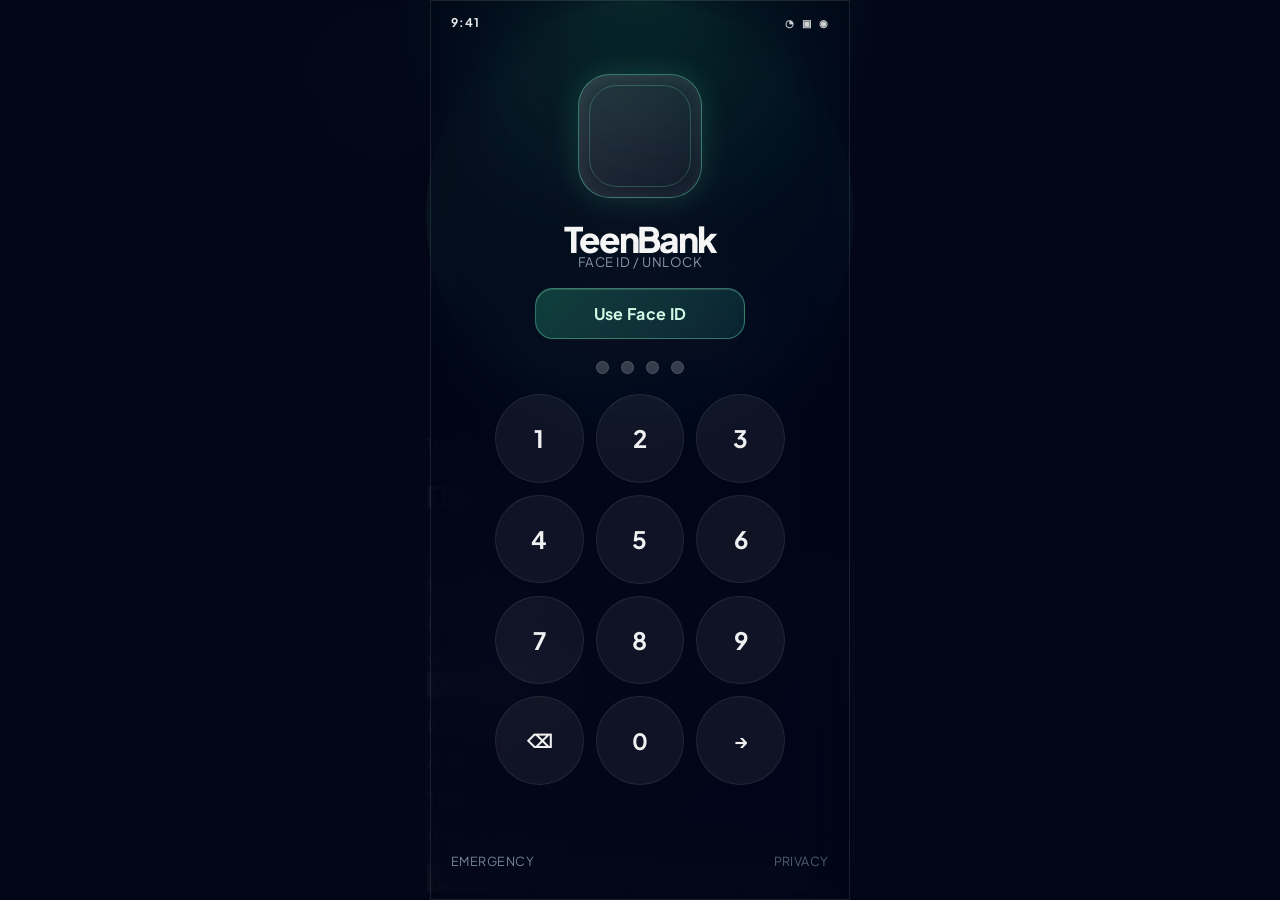
==== index.html @ ae2df062 "Усилена реалистичность: добавил экран блокировки с Face ID и PIN, анимированную iOS-подобную оболочк" ====
<!DOCTYPE html>
<html lang="uk" class="h-full">
<head>
  <meta charset="UTF-8" />
  <meta name="viewport" content="width=device-width, initial-scale=1.0, maximum-scale=1.0, user-scalable=no, viewport-fit=cover" />
  <meta name="theme-color" content="#020617" />
  <meta name="apple-mobile-web-app-capable" content="yes" />
  <meta name="apple-mobile-web-app-status-bar-style" content="black-translucent" />
  <meta name="apple-mobile-web-app-title" content="TeenBank" />
  <meta name="mobile-web-app-capable" content="yes" />
  <meta name="format-detection" content="telephone=no" />
  <title>TeenBank — iOS Liquid Glass</title>
  <link rel="icon" type="image/svg+xml" href="./assets/teenbank-app-icon.svg" />
  <link rel="apple-touch-icon" href="./assets/teenbank-app-icon.svg" />
  <link rel="manifest" href="./manifest.webmanifest" />
  <script src="https://cdn.tailwindcss.com"></script>
  <script src="https://unpkg.com/lucide@latest"></script>
  <link rel="preconnect" href="https://fonts.googleapis.com" />
  <link rel="preconnect" href="https://fonts.gstatic.com" crossorigin />
  <link href="https://fonts.googleapis.com/css2?family=Plus+Jakarta+Sans:wght@400;500;600;700;800&display=swap" rel="stylesheet" />

  <style>
    :root {
      --bg-0: #020617;
      --bg-1: #07111d;
      --bg-2: #0f172a;
      --glass: rgba(255,255,255,0.08);
      --glass-2: rgba(255,255,255,0.12);
      --glass-3: rgba(255,255,255,0.18);
      --line: rgba(255,255,255,0.14);
      --white: #f8fafc;
      --muted: #94a3b8;
      --emerald: #34d399;
      --emerald-soft: #6ee7b7;
      --teal: #2dd4bf;
      --indigo: #8b5cf6;
      --violet: #a78bfa;
      --amber: #fbbf24;
      --shadow: rgba(2,6,23,0.8);
      --text: #f1f5f9;
      --card: rgba(15, 23, 42, 0.56);
      --lock-window: rgba(3, 7, 18, 0.8);
    }

    * {
      box-sizing: border-box;
      -webkit-tap-highlight-color: transparent;
      font-family: 'Plus Jakarta Sans', -apple-system, BlinkMacSystemFont, 'Segoe UI', sans-serif;
      touch-action: pan-y;
    }

    html, body {
      margin: 0;
      width: 100%;
      height: 100%;
      background:
        radial-gradient(circle at 15% 10%, rgba(52,211,153,0.17), transparent 25%),
        radial-gradient(circle at 85% 70%, rgba(168,85,247,0.22), transparent 30%),
        linear-gradient(180deg, #020617 0%, #030712 100%);
      color: var(--white);
      overscroll-behavior: none;
      user-select: none;
    }

    body {
      overflow: hidden;
      position: relative;
    }

    button, input {
      font: inherit;
    }

    .app-shell {
      position: relative;
      width: 100%;
      height: 100dvh;
      display: flex;
      align-items: center;
      justify-content: center;
      overflow: hidden;
      background: radial-gradient(circle at 30% 10%, rgba(52,211,153,0.2), transparent 18%), radial-gradient(circle at 80% 80%, rgba(168,85,247,0.18), transparent 22%), #020617;
      transition: opacity 0.5s ease, filter 0.5s ease;
    }

    .iphone-frame {
      width: min(100%, 430px);
      height: 100dvh;
      max-height: 100dvh;
      position: relative;
      border-radius: 0;
      background: rgba(2,6,23,0.7);
      border: 1px solid rgba(148,163,184,0.15);
      overflow: hidden;
      backdrop-filter: blur(16px) saturate(135%);
      -webkit-backdrop-filter: blur(16px) saturate(135%);
    }

    .ambient-glow {
      position: absolute;
      border-radius: 50%;
      filter: blur(90px);
      opacity: 0.48;
      pointer-events: none;
      animation: pulseGlow 9s ease-in-out infinite alternate;
    }

    @keyframes pulseGlow {
      0% { transform: scale(1) translate(0,0); opacity: 0.35; }
      50% { transform: scale(1.18) translate(18px,-18px); opacity: 0.55; }
      100% { transform: scale(0.96) translate(-12px,16px); opacity: 0.38; }
    }

    .liquid-glass {
      position: relative;
      background: linear-gradient(135deg, rgba(255,255,255,0.12), rgba(255,255,255,0.03));
      border: 1px solid rgba(255,255,255,0.15);
      box-shadow:
        inset 0 1px 1px rgba(255,255,255,0.18),
        inset 0 -1px 1px rgba(255,255,255,0.04),
        0 18px 32px rgba(2,6,23,0.45),
        0 2px 15px rgba(15,23,42,0.28);
      backdrop-filter: blur(28px) saturate(170%);
      -webkit-backdrop-filter: blur(28px) saturate(170%);
      overflow: hidden;
      will-change: transform, box-shadow;
    }

    .liquid-glass::before {
      content: "";
      position: absolute;
      inset: 0;
      background: linear-gradient(115deg, transparent 0%, rgba(255,255,255,0.18) 33%, transparent 58%);
      transform: translateX(-120%) rotate(18deg);
      animation: glassSweep 9s ease-in-out infinite;
      pointer-events: none;
    }

    .glass-card {
      position: relative;
      background: linear-gradient(135deg, rgba(255,255,255,0.17), rgba(255,255,255,0.04));
      border: 1px solid rgba(255,255,255,0.21);
      box-shadow: 0 30px 70px rgba(15,23,42,0.58), inset 0 1px 1px rgba(255,255,255,0.32);
      backdrop-filter: blur(36px) saturate(220%);
      -webkit-backdrop-filter: blur(36px) saturate(220%);
    }

    @keyframes glassSweep {
      0% { transform: translateX(-120%) rotate(18deg); }
      20%, 100% { transform: translateX(120%) rotate(18deg); }
    }

    .no-scrollbar::-webkit-scrollbar { display: none; }
    .no-scrollbar { -ms-overflow-style: none; scrollbar-width: none; }

    .tab-content {
      transition: opacity 0.34s ease, transform 0.34s cubic-bezier(.16,1,.3,1);
    }

    .tab-content.hidden-tab {
      opacity: 0;
      transform: translateY(10px) scale(0.98);
      pointer-events: none;
      position: absolute;
      inset: 0;
      width: 100%;
    }

    .nav-pill {
      transition: all 0.45s cubic-bezier(.34,1.56,.64,1);
    }

    .card-3d-wrapper {
      perspective: 1200px;
    }

    .card-3d-inner {
      transform-style: preserve-3d;
      transition: transform 0.7s cubic-bezier(.23,1,.32,1), box-shadow 0.4s ease;
      will-change: transform;
    }

    .card-3d-inner:hover {
      box-shadow: 0 32px 75px rgba(17,24,39,0.6), inset 0 1px 1px rgba(255,255,255,0.35);
    }

    .faceid-modal {
      transition: opacity 0.35s ease, transform 0.35s ease;
    }

    .interactive:hover {
      transform: translateY(-1px);
    }

    @media (prefers-reduced-motion: reduce) {
      *, *::before, *::after {
        animation: none !important;
        transition: none !important;
      }
    }

    .lock-screen {
      position: fixed;
      inset: 0;
      z-index: 70;
      display: flex;
      align-items: center;
      justify-content: center;
      background: radial-gradient(circle at top, rgba(52,211,153,0.16), transparent 22%), linear-gradient(180deg, rgba(2,6,23,0.94) 0%, rgba(2,6,23,0.96) 100%);
      transition: opacity 0.45s ease, visibility 0.45s ease;
    }

    .lock-screen.hidden {
      opacity: 0;
      visibility: hidden;
      pointer-events: none;
    }

    .lock-window {
      position: relative;
      width: min(100%, 420px);
      height: 100dvh;
      padding: max(12px, env(safe-area-inset-top)) 20px max(30px, env(safe-area-inset-bottom));
      display: flex;
      flex-direction: column;
      justify-content: space-between;
      background: rgba(3, 7, 18, 0.25);
      border: 1px solid rgba(255,255,255,0.1);
      backdrop-filter: blur(26px) saturate(120%);
      -webkit-backdrop-filter: blur(26px) saturate(120%);
    }

    .status-bar {
      display: flex;
      justify-content: space-between;
      align-items: center;
      font-size: 12px;
      font-weight: 700;
      color: rgba(255,255,255,0.9);
      letter-spacing: 0.08em;
      padding-top: 2px;
    }

    .status-icons {
      display: flex;
      align-items: center;
      gap: 7px;
      opacity: 0.9;
      font-size: 10px;
    }

    .lock-main {
      display: flex;
      flex-direction: column;
      align-items: center;
      text-align: center;
      gap: 18px;
      margin-top: -24px;
    }

    .face-id-ring {
      width: 124px;
      height: 124px;
      position: relative;
      border-radius: 32px;
      display: flex;
      align-items: center;
      justify-content: center;
      background: linear-gradient(135deg, rgba(255,255,255,0.12), rgba(255,255,255,0.03));
      border: 1px solid rgba(110,231,183,0.42);
      box-shadow: 0 0 30px rgba(52,211,153,0.2), inset 0 0 18px rgba(255,255,255,0.08);
      animation: pulseRing 2.4s ease-in-out infinite;
    }

    .face-id-ring::before {
      content: "";
      position: absolute;
      inset: 10px;
      border-radius: 28px;
      border: 1px solid rgba(110,231,183,0.25);
    }

    @keyframes pulseRing {
      0%, 100% { transform: scale(1); box-shadow: 0 0 20px rgba(52,211,153,0.14), inset 0 0 14px rgba(255,255,255,0.06); }
      50% { transform: scale(1.04); box-shadow: 0 0 36px rgba(52,211,153,0.28), inset 0 0 18px rgba(255,255,255,0.08); }
    }

    .lock-title {
      font-size: 2.2rem;
      font-weight: 800;
      letter-spacing: -0.06em;
      color: rgba(255,255,255,0.96);
      margin: 0;
    }

    .lock-subtext {
      font-size: 0.82rem;
      color: rgba(148,163,184,0.9);
      letter-spacing: 0.04em;
      text-transform: uppercase;
      margin-top: -8px;
    }

    .face-btn, .passcode-btn {
      min-width: 210px;
      border: 0;
      border-radius: 18px;
      padding: 14px 20px;
      font-weight: 700;
      letter-spacing: 0.02em;
      transition: transform 0.2s ease, opacity 0.2s ease;
    }

    .face-btn {
      background: linear-gradient(135deg, rgba(52,211,153,0.25), rgba(45,212,191,0.12));
      color: #d1fae5;
      border: 1px solid rgba(110,231,183,0.4);
      box-shadow: inset 0 1px 1px rgba(255,255,255,0.16);
    }

    .passcode-btn {
      background: rgba(255,255,255,0.06);
      color: rgba(255,255,255,0.9);
      border: 1px solid rgba(255,255,255,0.08);
    }

    .passcode-wrap {
      width: 100%;
      display: flex;
      flex-direction: column;
      align-items: center;
      gap: 12px;
    }

    .passcode-dots {
      display: flex;
      gap: 12px;
      justify-content: center;
      align-items: center;
      margin-top: 4px;
    }

    .passcode-dot {
      width: 13px;
      height: 13px;
      border-radius: 999px;
      background: rgba(255,255,255,0.2);
      border: 1px solid rgba(255,255,255,0.12);
      transition: all 0.2s ease;
    }

    .passcode-dot.active {
      background: linear-gradient(135deg, rgba(110,231,183,1), rgba(52,211,153,1));
      box-shadow: 0 0 20px rgba(52,211,153,0.4);
      transform: scale(1.1);
    }

    .passcode-pad {
      width: 100%;
      max-width: 290px;
      margin-top: 8px;
      display: grid;
      grid-template-columns: repeat(3, minmax(0, 1fr));
      gap: 12px;
    }

    .digit {
      width: 100%;
      aspect-ratio: 1;
      border-radius: 999px;
      background: rgba(255,255,255,0.06);
      border: 1px solid rgba(255,255,255,0.08);
      color: rgba(255,255,255,0.94);
      font-size: 1.5rem;
      font-weight: 700;
      display: flex;
      align-items: center;
      justify-content: center;
      transition: transform 0.18s ease, background 0.2s ease;
    }

    .digit:active {
      transform: scale(0.96);
      background: rgba(255,255,255,0.12);
    }

    .digit.zero {
      font-size: 1.4rem;
    }

    .digit-icon {
      font-size: 1.15rem;
    }

    .lock-footer {
      display: flex;
      justify-content: space-between;
      align-items: center;
      gap: 10px;
      width: 100%;
      color: rgba(148,163,184,0.8);
      font-size: 0.78rem;
      letter-spacing: 0.04em;
      text-transform: uppercase;
    }

    .lock-footer span:last-child {
      opacity: 0.7;
    }

    .hidden-ui {
      display: none !important;
    }

    @media (max-width: 420px) {
      .lock-title {
        font-size: 1.95rem;
      }
    }
  </style>
</head>
<body>
  <div id="lock-screen" class="lock-screen">
    <div class="lock-window">
      <div class="status-bar">
        <span>9:41</span>
        <div class="status-icons">
          <span>◔</span>
          <span>▣</span>
          <span>◉</span>
        </div>
      </div>

      <div class="lock-main">
        <div class="face-id-ring">
          <i data-lucide="scan-face" class="w-14 h-14 text-emerald-300"></i>
        </div>

        <div>
          <h1 class="lock-title">TeenBank</h1>
          <div class="lock-subtext">Face ID / Unlock</div>
        </div>

        <button id="biometric-btn" class="face-btn">Use Face ID</button>

        <div class="passcode-wrap">
          <div class="passcode-dots" aria-label="PIN dots">
            <span class="passcode-dot"></span>
            <span class="passcode-dot"></span>
            <span class="passcode-dot"></span>
            <span class="passcode-dot"></span>
          </div>

          <div class="passcode-pad" aria-label="PIN keypad">
            <button class="digit" data-value="1">1</button>
            <button class="digit" data-value="2">2</button>
            <button class="digit" data-value="3">3</button>
            <button class="digit" data-value="4">4</button>
            <button class="digit" data-value="5">5</button>
            <button class="digit" data-value="6">6</button>
            <button class="digit" data-value="7">7</button>
            <button class="digit" data-value="8">8</button>
            <button class="digit" data-value="9">9</button>
            <button class="digit digit-icon" data-value="delete" aria-label="delete">⌫</button>
            <button class="digit zero" data-value="0">0</button>
            <button class="digit digit-icon" data-value="enter" aria-label="enter">→</button>
          </div>
        </div>
      </div>

      <div class="lock-footer">
        <span>Emergency</span>
        <span>Privacy</span>
      </div>
    </div>
  </div>

  <div id="app-shell" class="app-shell" aria-live="polite">
    <div class="iphone-frame">
      <div class="ambient-glow w-96 h-96 bg-emerald-500/30 -top-20 -left-20"></div>
      <div class="ambient-glow w-80 h-80 bg-indigo-500/30 top-1/3 -right-16" style="animation-delay:-2.5s;"></div>
      <div class="ambient-glow w-[22rem] h-[22rem] bg-violet-500/25 -bottom-20 left-10" style="animation-delay:-4.5s;"></div>

      <div class="flex-1 flex flex-col h-full w-full max-w-md mx-auto relative z-10 pt-[env(safe-area-inset-top,12px)] pb-[env(safe-area-inset-bottom,12px)] px-4 overflow-hidden">
        <header class="flex items-center justify-between py-3 mb-2 shrink-0">
          <div class="flex items-center space-x-3">
            <div class="relative shrink-0">
              <img id="user-avatar" src="./assets/teenbank-avatar.svg" alt="TeenBank avatar" class="w-11 h-11 rounded-full object-cover border-2 border-emerald-400/80 shadow-lg ring-2 ring-emerald-400/15" />
              <div class="absolute bottom-0 right-0 w-3.5 h-3.5 bg-emerald-400 border-2 border-slate-950 rounded-full"></div>
            </div>
            <div>
              <div class="flex items-center gap-1.5">
                <span class="text-[10px] font-semibold uppercase tracking-[0.22em] text-emerald-300">Teen VIP</span>
                <i data-lucide="sparkles" class="w-3 h-3 text-emerald-300"></i>
              </div>
              <h1 class="text-base font-bold text-white tracking-tight">Привіт, Алекс!</h1>
            </div>
          </div>

          <div class="flex items-center space-x-2">
            <button id="install-button" onclick="installApp()" class="hidden w-10 h-10 rounded-full liquid-glass flex items-center justify-center text-emerald-300 active:scale-90 transition">
              <i data-lucide="download" class="w-4 h-4"></i>
            </button>
            <button onclick="triggerFaceID()" class="w-10 h-10 rounded-full liquid-glass flex items-center justify-center text-emerald-300 active:scale-90 transition">
              <i data-lucide="scan-face" class="w-5 h-5"></i>
            </button>
            <button onclick="toggleNotifications()" class="relative w-10 h-10 rounded-full liquid-glass flex items-center justify-center text-slate-200 active:scale-90 transition">
              <i data-lucide="bell" class="w-5 h-5"></i>
              <span class="absolute top-2.5 right-2.5 w-2 h-2 bg-emerald-400 rounded-full ring-2 ring-slate-950 animate-ping"></span>
              <span class="absolute top-2.5 right-2.5 w-2 h-2 bg-emerald-400 rounded-full ring-2 ring-slate-950"></span>
            </button>
          </div>
        </header>

        <div class="flex-1 relative overflow-y-auto no-scrollbar pb-28">
          <div id="tab-home" class="tab-content space-y-5">
            <div class="card-3d-wrapper py-1">
              <div id="bank-card" class="card-3d-inner relative w-full h-56 rounded-[2rem] p-5 flex flex-col justify-between glass-card overflow-hidden shadow-[0_30px_80px_rgba(15,23,42,0.7)] cursor-pointer">
                <div class="absolute -right-10 -bottom-10 w-40 h-40 bg-emerald-500/25 rounded-full blur-3xl"></div>
                <div class="absolute -left-12 -top-12 w-40 h-40 bg-violet-500/18 rounded-full blur-3xl"></div>
                <div class="absolute inset-0 bg-[radial-gradient(circle_at_top,_rgba(255,255,255,0.2),_transparent_35%),linear-gradient(135deg,_rgba(255,255,255,0.08),_rgba(255,255,255,0)_65%)]"></div>

                <div class="flex justify-between items-start z-10">
                  <div>
                    <p class="text-[10px] uppercase tracking-[0.28em] text-emerald-200/90 font-bold">TeenBank Platinum</p>
                    <p class="text-[2rem] font-extrabold text-white mt-1 tracking-tight leading-none">₴ 14 850<span class="text-emerald-300 text-xl">.50</span></p>
                  </div>
                  <div class="flex items-center gap-2">
                    <i data-lucide="wifi" class="w-4 h-4 text-slate-200 rotate-90"></i>
                    <span class="font-extrabold text-xl italic tracking-wider bg-gradient-to-r from-emerald-300 via-teal-200 to-white text-transparent bg-clip-text">VISA</span>
                  </div>
                </div>

                <div class="flex items-center justify-between my-auto z-10">
                  <div class="w-12 h-9 rounded-xl bg-gradient-to-tr from-amber-300 via-yellow-400 to-amber-200 p-0.5 flex flex-col justify-between shadow-inner">
                    <div class="w-full h-full border border-slate-900/20 rounded-lg opacity-70"></div>
                  </div>
                  <button onclick="flipCard(event)" class="text-[10px] bg-white/8 hover:bg-white/12 active:scale-95 backdrop-blur-md px-3 py-1.5 rounded-full border border-white/20 text-white flex items-center gap-1.5">
                    <i data-lucide="rotate-cw" class="w-3 h-3"></i>
                    <span>CVV / Реквізити</span>
                  </button>
                </div>

                <div class="flex justify-between items-end z-10">
                  <div>
                    <p class="text-[9px] text-slate-300 uppercase tracking-[0.2em]">Власник</p>
                    <p class="text-sm font-semibold text-slate-100 tracking-wide">ALEXANDER D.</p>
                  </div>
                  <div class="text-right">
                    <p class="text-[9px] text-slate-300 uppercase tracking-[0.2em]">Термін</p>
                    <p class="text-sm font-semibold text-slate-100 tracking-wide">08/28</p>
                  </div>
                </div>
              </div>
            </div>

            <div class="grid grid-cols-4 gap-3">
              <button onclick="quickAction('send')" class="group flex flex-col items-center gap-2">
                <div class="interactive w-14 h-14 rounded-2xl liquid-glass flex items-center justify-center text-emerald-300 shadow-lg">
                  <i data-lucide="arrow-up-right" class="w-6 h-6"></i>
                </div>
                <span class="text-[11px] text-slate-300 font-medium">Переказати</span>
              </button>
              <button onclick="quickAction('topup')" class="group flex flex-col items-center gap-2">
                <div class="interactive w-14 h-14 rounded-2xl liquid-glass flex items-center justify-center text-teal-300 shadow-lg">
                  <i data-lucide="plus" class="w-6 h-6"></i>
                </div>
                <span class="text-[11px] text-slate-300 font-medium">Поповнити</span>
              </button>
              <button onclick="quickAction('jar')" class="group flex flex-col items-center gap-2">
                <div class="interactive w-14 h-14 rounded-2xl liquid-glass flex items-center justify-center text-indigo-300 shadow-lg">
                  <i data-lucide="piggy-bank" class="w-6 h-6"></i>
                </div>
                <span class="text-[11px] text-slate-300 font-medium">Скарбничка</span>
              </button>
              <button onclick="quickAction('more')" class="group flex flex-col items-center gap-2">
                <div class="interactive w-14 h-14 rounded-2xl liquid-glass flex items-center justify-center text-violet-300 shadow-lg">
                  <i data-lucide="grid" class="w-6 h-6"></i>
                </div>
                <span class="text-[11px] text-slate-300 font-medium">Більше</span>
              </button>
            </div>

            <div class="space-y-3">
              <div class="flex justify-between items-center px-1">
                <h3 class="text-sm font-bold text-slate-200 tracking-wide">Швидкий переказ друзям</h3>
                <span class="text-[11px] text-emerald-300 font-semibold cursor-pointer">Всі (12)</span>
              </div>
              <div class="flex space-x-3 overflow-x-auto no-scrollbar py-1">
                <div class="flex flex-col items-center space-y-1.5 shrink-0">
                  <div class="w-12 h-12 rounded-full border-2 border-dashed border-emerald-400/50 flex items-center justify-center text-emerald-300 cursor-pointer active:scale-95 transition">
                    <i data-lucide="user-plus" class="w-5 h-5"></i>
                  </div>
                  <span class="text-[10px] text-slate-400">Новий</span>
                </div>
                <div onclick="sendMoneyTo('Макс')" class="flex flex-col items-center space-y-1.5 shrink-0 cursor-pointer group">
                  <img src="https://images.unsplash.com/photo-1539571696357-5a69c17a67c6?w=100&auto=format&fit=crop&q=80" class="w-12 h-12 rounded-full object-cover group-active:scale-90 transition ring-2 ring-transparent group-hover:ring-emerald-300/40" alt="Макс" />
                  <span class="text-[10px] text-slate-200 font-medium">Макс</span>
                </div>
                <div onclick="sendMoneyTo('Софія')" class="flex flex-col items-center space-y-1.5 shrink-0 cursor-pointer group">
                  <img src="https://images.unsplash.com/photo-1517841905240-472988babdf9?w=100&auto=format&fit=crop&q=80" class="w-12 h-12 rounded-full object-cover group-active:scale-90 transition ring-2 ring-transparent group-hover:ring-emerald-300/40" alt="Софія" />
                  <span class="text-[10px] text-slate-200 font-medium">Софія</span>
                </div>
                <div onclick="sendMoneyTo('Денис')" class="flex flex-col items-center space-y-1.5 shrink-0 cursor-pointer group">
                  <img src="https://images.unsplash.com/photo-1507003211169-0a1dd7228f2d?w=100&auto=format&fit=crop&q=80" class="w-12 h-12 rounded-full object-cover group-active:scale-90 transition ring-2 ring-transparent group-hover:ring-emerald-300/40" alt="Денис" />
                  <span class="text-[10px] text-slate-200 font-medium">Денис</span>
                </div>
                <div onclick="sendMoneyTo('Аліна')" class="flex flex-col items-center space-y-1.5 shrink-0 cursor-pointer group">
                  <img src="https://images.unsplash.com/photo-1524504388940-b1c1722653e1?w=100&auto=format&fit=crop&q=80" class="w-12 h-12 rounded-full object-cover group-active:scale-90 transition ring-2 ring-transparent group-hover:ring-emerald-300/40" alt="Аліна" />
                  <span class="text-[10px] text-slate-200 font-medium">Аліна</span>
                </div>
              </div>
            </div>

            <div class="space-y-3">
              <div class="flex justify-between items-center px-1">
                <h3 class="text-sm font-bold text-slate-200 tracking-wide">Останні операції</h3>
                <i data-lucide="search" class="w-4 h-4 text-slate-400 cursor-pointer"></i>
              </div>

              <div class="space-y-2.5">
                <div class="liquid-glass rounded-2xl p-3.5 flex items-center justify-between active:scale-[0.98] transition">
                  <div class="flex items-center space-x-3">
                    <div class="w-10 h-10 rounded-xl bg-pink-500/20 text-pink-300 flex items-center justify-center">
                      <i data-lucide="gamepad-2" class="w-5 h-5"></i>
                    </div>
                    <div>
                      <p class="text-sm font-bold text-white">Steam Games</p>
                      <p class="text-[11px] text-slate-400">Сьогодні, 16:42 • Ігри</p>
                    </div>
                  </div>
                  <div class="text-right">
                    <p class="text-sm font-bold text-white">- ₴ 350.00</p>
                    <p class="text-[10px] text-emerald-300">+₴ 17.50 кешбек</p>
                  </div>
                </div>

                <div class="liquid-glass rounded-2xl p-3.5 flex items-center justify-between active:scale-[0.98] transition">
                  <div class="flex items-center space-x-3">
                    <div class="w-10 h-10 rounded-xl bg-emerald-500/20 text-emerald-300 flex items-center justify-center">
                      <i data-lucide="arrow-down-left" class="w-5 h-5"></i>
                    </div>
                    <div>
                      <p class="text-sm font-bold text-white">Переказ від Мами</p>
                      <p class="text-[11px] text-slate-400">Сьогодні, 12:15 • Кишенькові</p>
                    </div>
                  </div>
                  <div class="text-right">
                    <p class="text-sm font-bold text-emerald-300">+ ₴ 1 000.00</p>
                    <p class="text-[10px] text-slate-400">Поповнення</p>
                  </div>
                </div>

                <div class="liquid-glass rounded-2xl p-3.5 flex items-center justify-between active:scale-[0.98] transition">
                  <div class="flex items-center space-x-3">
                    <div class="w-10 h-10 rounded-xl bg-amber-500/20 text-amber-300 flex items-center justify-center">
                      <i data-lucide="coffee" class="w-5 h-5"></i>
                    </div>
                    <div>
                      <p class="text-sm font-bold text-white">Aroma Kava</p>
                      <p class="text-[11px] text-slate-400">Вчора, 18:20 • Кафе</p>
                    </div>
                  </div>
                  <div class="text-right">
                    <p class="text-sm font-bold text-white">- ₴ 85.00</p>
                    <p class="text-[10px] text-emerald-300">+₴ 4.25 кешбек</p>
                  </div>
                </div>
              </div>
            </div>
          </div>

          <div id="tab-analytics" class="tab-content hidden-tab space-y-5">
            <div class="px-1">
              <h2 class="text-xl font-bold text-white">Аналітика витрат</h2>
              <p class="text-xs text-slate-400">Жовтень 2026 • Усього витрачено ₴ 3 420</p>
            </div>

            <div class="liquid-glass rounded-3xl p-4 space-y-3">
              <div class="flex justify-between items-center text-xs">
                <span class="text-slate-200 font-medium">Динаміка за тиждень</span>
                <span class="text-emerald-300 font-bold flex items-center gap-1">
                  <i data-lucide="trending-up" class="w-3.5 h-3.5"></i> -12% від минулого
                </span>
              </div>

              <div class="h-36 w-full relative flex items-end justify-between px-2 pt-4">
                <div class="w-8 bg-gradient-to-t from-emerald-500/20 to-emerald-400 rounded-t-lg h-[40%] relative group">
                  <span class="absolute -top-6 left-1/2 -translate-x-1/2 text-[10px] text-white opacity-0 group-hover:opacity-100 transition">280₴</span>
                </div>
                <div class="w-8 bg-gradient-to-t from-emerald-500/20 to-emerald-400 rounded-t-lg h-[65%] relative group">
                  <span class="absolute -top-6 left-1/2 -translate-x-1/2 text-[10px] text-white opacity-0 group-hover:opacity-100 transition">510₴</span>
                </div>
                <div class="w-8 bg-gradient-to-t from-emerald-500/20 to-emerald-400 rounded-t-lg h-[30%] relative group">
                  <span class="absolute -top-6 left-1/2 -translate-x-1/2 text-[10px] text-white opacity-0 group-hover:opacity-100 transition">190₴</span>
                </div>
                <div class="w-8 bg-gradient-to-t from-emerald-500/20 to-emerald-400 rounded-t-lg h-[90%] relative group">
                  <span class="absolute -top-6 left-1/2 -translate-x-1/2 text-[10px] text-white opacity-0 group-hover:opacity-100 transition">850₴</span>
                </div>
                <div class="w-8 bg-gradient-to-t from-emerald-500/20 to-emerald-400 rounded-t-lg h-[50%] relative group">
                  <span class="absolute -top-6 left-1/2 -translate-x-1/2 text-[10px] text-white opacity-0 group-hover:opacity-100 transition">420₴</span>
                </div>
                <div class="w-8 bg-gradient-to-t from-emerald-500/20 to-emerald-400 rounded-t-lg h-[75%] relative group">
                  <span class="absolute -top-6 left-1/2 -translate-x-1/2 text-[10px] text-white opacity-0 group-hover:opacity-100 transition">630₴</span>
                </div>
              </div>
              <div class="flex justify-between text-[10px] text-slate-400 px-1 pt-1 border-t border-white/10">
                <span>Пн</span><span>Вт</span><span>Ср</span><span>Чт</span><span>Пт</span><span>Сб</span>
              </div>
            </div>

            <div class="space-y-3">
              <h3 class="text-sm font-bold text-slate-200 px-1">Категорії</h3>

              <div class="liquid-glass rounded-2xl p-3.5 flex items-center justify-between">
                <div class="flex items-center space-x-3">
                  <div class="w-10 h-10 rounded-xl bg-purple-500/20 text-purple-300 flex items-center justify-center">
                    <i data-lucide="gamepad-2" class="w-5 h-5"></i>
                  </div>
                  <div>
                    <p class="text-sm font-bold text-white">Розваги та Ігри</p>
                    <p class="text-[11px] text-slate-400">45% від усіх витрат</p>
                  </div>
                </div>
                <span class="text-sm font-bold text-white">₴ 1 540</span>
              </div>

              <div class="liquid-glass rounded-2xl p-3.5 flex items-center justify-between">
                <div class="flex items-center space-x-3">
                  <div class="w-10 h-10 rounded-xl bg-amber-500/20 text-amber-300 flex items-center justify-center">
                    <i data-lucide="utensils" class="w-5 h-5"></i>
                  </div>
                  <div>
                    <p class="text-sm font-bold text-white">Їжа та Кафе</p>
                    <p class="text-[11px] text-slate-400">30% від усіх витрат</p>
                  </div>
                </div>
                <span class="text-sm font-bold text-white">₴ 1 025</span>
              </div>
            </div>
          </div>

          <div id="tab-vault" class="tab-content hidden-tab space-y-5">
            <div class="flex justify-between items-center px-1">
              <div>
                <h2 class="text-xl font-bold text-white">Скарбнички</h2>
                <p class="text-xs text-slate-400">Накопичуй на свої мрії з +7% річних</p>
              </div>
              <button class="w-9 h-9 rounded-full bg-emerald-400 text-slate-950 flex items-center justify-center font-bold shadow-lg active:scale-90 transition">
                <i data-lucide="plus" class="w-5 h-5"></i>
              </button>
            </div>

            <div class="liquid-glass rounded-3xl p-5 space-y-4 relative overflow-hidden">
              <div class="flex justify-between items-start">
                <div class="flex items-center space-x-3">
                  <div class="w-12 h-12 rounded-2xl bg-indigo-500/20 text-indigo-300 flex items-center justify-center text-2xl">🎧</div>
                  <div>
                    <h3 class="text-base font-bold text-white">AirPods Max</h3>
                    <p class="text-xs text-slate-400">Зібрано ₴ 12 000 з 22 000</p>
                  </div>
                </div>
                <span class="text-[10px] font-bold text-emerald-300 bg-emerald-500/10 px-2.5 py-1 rounded-full border border-emerald-500/20">54%</span>
              </div>

              <div class="w-full bg-slate-800/80 h-3 rounded-full overflow-hidden p-0.5 border border-white/10">
                <div class="bg-gradient-to-r from-indigo-500 to-emerald-400 h-full rounded-full w-[54%] transition-all duration-1000"></div>
              </div>

              <div class="flex justify-between items-center pt-1">
                <span class="text-[11px] text-slate-400">+₴ 70.00 відсоток цього місяця</span>
                <button onclick="topUpJar('AirPods Max')" class="text-[11px] font-bold text-emerald-300 hover:text-emerald-200">Поповнити +</button>
              </div>
            </div>

            <div class="liquid-glass rounded-3xl p-5 space-y-4 relative overflow-hidden">
              <div class="flex justify-between items-start">
                <div class="flex items-center space-x-3">
                  <div class="w-12 h-12 rounded-2xl bg-teal-500/20 text-teal-300 flex items-center justify-center text-2xl">🚲</div>
                  <div>
                    <h3 class="text-base font-bold text-white">Новий Байк</h3>
                    <p class="text-xs text-slate-400">Зібрано ₴ 4 500 з 15 000</p>
                  </div>
                </div>
                <span class="text-[10px] font-bold text-teal-300 bg-teal-500/10 px-2.5 py-1 rounded-full border border-teal-500/20">30%</span>
              </div>

              <div class="w-full bg-slate-800/80 h-3 rounded-full overflow-hidden p-0.5 border border-white/10">
                <div class="bg-gradient-to-r from-teal-500 to-emerald-400 h-full rounded-full w-[30%] transition-all duration-1000"></div>
              </div>
            </div>
          </div>

          <div id="tab-settings" class="tab-content hidden-tab space-y-5">
            <div class="px-1">
              <h2 class="text-xl font-bold text-white">Налаштування та Стиль</h2>
              <p class="text-xs text-slate-400">Кастомізуй свій TeenBank</p>
            </div>

            <div class="liquid-glass rounded-3xl p-4 space-y-4">
              <h3 class="text-sm font-bold text-slate-200">Дизайн картки</h3>
              <div class="grid grid-cols-3 gap-3">
                <button onclick="setCardSkin('emerald')" class="h-16 rounded-xl bg-gradient-to-br from-emerald-500 to-teal-700 border-2 border-emerald-300 shadow-lg active:scale-95">
                  <span class="text-xs font-bold text-white">Emerald</span>
                </button>
                <button onclick="setCardSkin('purple')" class="h-16 rounded-xl bg-gradient-to-br from-violet-600 to-indigo-800 border border-white/20 active:scale-95">
                  <span class="text-xs font-bold text-white">Purple</span>
                </button>
                <button onclick="setCardSkin('gold')" class="h-16 rounded-xl bg-gradient-to-br from-amber-400 to-yellow-600 border border-white/20 active:scale-95">
                  <span class="text-xs font-bold text-slate-950">Gold</span>
                </button>
              </div>
            </div>

            <div class="space-y-2.5">
              <div class="liquid-glass rounded-2xl p-4 flex items-center justify-between">
                <div class="flex items-center space-x-3">
                  <i data-lucide="shield-check" class="w-5 h-5 text-emerald-300"></i>
                  <span class="text-sm font-medium text-white">Батьківський контроль</span>
                </div>
                <span class="text-[10px] text-emerald-300 font-bold bg-emerald-500/10 px-2 py-1 rounded-lg">Активний</span>
              </div>

              <div class="liquid-glass rounded-2xl p-4 flex items-center justify-between">
                <div class="flex items-center space-x-3">
                  <i data-lucide="smartphone" class="w-5 h-5 text-indigo-300"></i>
                  <span class="text-sm font-medium text-white">Face ID / Touch ID</span>
                </div>
                <input type="checkbox" checked class="accent-emerald-400 w-5 h-5" />
              </div>

              <div class="liquid-glass rounded-2xl p-4">
                <div class="flex items-center justify-between">
                  <div class="flex items-center gap-3">
                    <div class="w-10 h-10 rounded-2xl bg-gradient-to-br from-emerald-400/20 to-indigo-500/20 flex items-center justify-center text-emerald-300">
                      <i data-lucide="smartphone" class="w-5 h-5"></i>
                    </div>
                    <div>
                      <p class="text-sm font-medium text-white">Режим додатку</p>
                      <p class="text-[11px] text-slate-400">Встановити на головний екран</p>
                    </div>
                  </div>
                  <button onclick="installApp()" class="px-3 py-2 text-[11px] font-bold rounded-full bg-white/10 border border-white/15 text-white">Встановити</button>
                </div>
              </div>
            </div>
          </div>
        </div>

        <nav class="absolute bottom-[env(safe-area-inset-bottom,12px)] left-4 right-4 h-16 rounded-full liquid-glass p-1.5 flex items-center justify-between z-50 shadow-2xl border border-white/15">
          <div id="nav-pill" class="nav-pill absolute h-[calc(100%-10px)] w-[calc(25%-4px)] bg-white/12 backdrop-blur-md rounded-full border border-white/15 shadow-inner top-1.5 left-1.5 pointer-events-none"></div>

          <button onclick="switchTab('home', 0)" class="relative flex-1 h-full flex flex-col items-center justify-center text-emerald-300 z-10 transition">
            <i data-lucide="home" class="w-5 h-5"></i>
            <span class="text-[10px] font-bold mt-0.5">Головна</span>
          </button>

          <button onclick="switchTab('analytics', 1)" class="relative flex-1 h-full flex flex-col items-center justify-center text-slate-400 z-10 transition">
            <i data-lucide="pie-chart" class="w-5 h-5"></i>
            <span class="text-[10px] font-bold mt-0.5">Аналітика</span>
          </button>

          <button onclick="switchTab('vault', 2)" class="relative flex-1 h-full flex flex-col items-center justify-center text-slate-400 z-10 transition">
            <i data-lucide="piggy-bank" class="w-5 h-5"></i>
            <span class="text-[10px] font-bold mt-0.5">Скарбничка</span>
          </button>

          <button onclick="switchTab('settings', 3)" class="relative flex-1 h-full flex flex-col items-center justify-center text-slate-400 z-10 transition">
            <i data-lucide="sliders" class="w-5 h-5"></i>
            <span class="text-[10px] font-bold mt-0.5">Стиль</span>
          </button>
        </nav>

        <div id="faceid-modal" class="faceid-modal fixed inset-0 bg-slate-950/70 backdrop-blur-xl z-[60] flex flex-col items-center justify-center opacity-0 pointer-events-none">
          <div class="relative flex items-center justify-center mb-6">
            <div class="w-24 h-24 rounded-3xl border-2 border-emerald-400/40 flex items-center justify-center animate-pulse">
              <i data-lucide="scan-face" class="w-14 h-14 text-emerald-300"></i>
            </div>
          </div>
          <p class="text-white font-bold text-lg">Face ID</p>
          <p class="text-slate-300 text-xs mt-1">Сканування обличчя...</p>
        </div>
      </div>
    </div>
  </div>

  <script>
    lucide.createIcons();

    const DEFAULT_PIN = '1234';
    const lockScreen = document.getElementById('lock-screen');
    const appShell = document.getElementById('app-shell');
    const dots = [...document.querySelectorAll('.passcode-dot')];
    let enteredPin = '';

    function clearPin() {
      enteredPin = '';
      dots.forEach(dot => dot.classList.remove('active'));
    }

    function renderPin(input) {
      const current = input.length;
      dots.forEach((dot, index) => {
        dot.classList.toggle('active', index < current);
      });
    }

    function unlockApp() {
      lockScreen.classList.add('hidden');
      appShell.style.opacity = '1';
      appShell.style.filter = 'none';
      setTimeout(() => {
        switchTab('home', 0);
      }, 200);
    }

    function validatePin() {
      if (enteredPin === DEFAULT_PIN) {
        unlockApp();
      } else {
        const digits = document.querySelectorAll('.digit');
        digits.forEach(d => d.disabled = true);
        setTimeout(() => {
          clearPin();
          digits.forEach(d => d.disabled = false);
          alert('Невірний код. Спробуйте ще раз.');
        }, 300);
      }
    }

    function handlePinInput(value) {
      if (value === 'delete') {
        enteredPin = enteredPin.slice(0, -1);
        renderPin(enteredPin);
        return;
      }

      if (value === 'enter') {
        if (enteredPin.length < 4) {
          alert('Введіть 4-значний код для розблокування.');
          return;
        }
        validatePin();
        return;
      }

      if (enteredPin.length >= 4) return;
      enteredPin += value;
      renderPin(enteredPin);

      if (enteredPin.length === 4) {
        setTimeout(validatePin, 180);
      }
    }

    document.querySelectorAll('.digit').forEach(button => {
      button.addEventListener('click', () => handlePinInput(button.dataset.value));
    });

    document.getElementById('biometric-btn').addEventListener('click', () => {
      triggerFaceID();
      setTimeout(() => {
        unlockApp();
      }, 1600);
    });

    let deferredPrompt = null;
    window.addEventListener('beforeinstallprompt', (event) => {
      event.preventDefault();
      deferredPrompt = event;
      const installBtn = document.getElementById('install-button');
      if (installBtn) {
        installBtn.classList.remove('hidden');
      }
    });

    function installApp() {
      if (!deferredPrompt) {
        alert('Додаток вже встановлений або браузер не підтримує PWA-інсталяцію.');
        return;
      }

      deferredPrompt.prompt();
      deferredPrompt.userChoice.then(({ outcome }) => {
        if (outcome === 'accepted') console.log('PWA installed');
        deferredPrompt = null;
      });
    }

    function switchTab(tabName, index) {
      const tabs = ['home', 'analytics', 'vault', 'settings'];
      tabs.forEach(t => {
        const el = document.getElementById(`tab-${t}`);
        if (t === tabName) {
          el.classList.remove('hidden-tab');
        } else {
          el.classList.add('hidden-tab');
        }
      });

      const pill = document.getElementById('nav-pill');
      pill.style.left = `calc(${index * 25}% + 6px)`;

      const buttons = document.querySelectorAll('nav button');
      buttons.forEach((btn, idx) => {
        if (idx === index) {
          btn.classList.add('text-emerald-300');
          btn.classList.remove('text-slate-400');
        } else {
          btn.classList.remove('text-emerald-300');
          btn.classList.add('text-slate-400');
        }
      });
    }

    let isFlipped = false;
    function flipCard(e) {
      e.stopPropagation();
      const card = document.getElementById('bank-card');
      isFlipped = !isFlipped;
      card.style.transform = isFlipped ? 'rotateY(180deg) rotateX(10deg)' : 'rotateY(0deg) rotateX(0deg)';
    }

    function triggerFaceID() {
      const modal = document.getElementById('faceid-modal');
      modal.classList.remove('opacity-0', 'pointer-events-none');
      modal.classList.add('opacity-100');
      setTimeout(() => {
        modal.classList.add('opacity-0', 'pointer-events-none');
        modal.classList.remove('opacity-100');
      }, 1800);
    }

    function quickAction(action) {
      if (action === 'send') alert('Введіть номер картки або оберіть друга для переказу.');
      if (action === 'topup') alert('Поповнення картки через Apple Pay або термінал 0%.');
      if (action === 'jar') switchTab('vault', 2);
      if (action === 'more') alert('Більше послуг: Кешбек, Кредитний ліміт, Курси валют.');
    }

    function toggleNotifications() {
      alert('Сповіщення: 3 нових повідомлення, 1 підписка активна.');
    }

    function sendMoneyTo(name) {
      const amount = prompt(`Скільки переказати для ${name}? (грн)`);
      if (amount) {
        alert(`Успішно переказано ₴${amount} для ${name}!`);
      }
    }

    function topUpJar(name) {
      const amount = prompt(`Поповнити скарбничку "${name}" на суму:`);
      if (amount) {
        alert(`Додано ₴${amount} до вашої скарбнички!`);
      }
    }

    function setCardSkin(skin) {
      const card = document.getElementById('bank-card');
      if (skin === 'emerald') {
        card.className = 'card-3d-inner relative w-full h-56 rounded-[2rem] p-5 flex flex-col justify-between glass-card overflow-hidden shadow-[0_30px_80px_rgba(15,23,42,0.7)] cursor-pointer';
        card.style.background = 'linear-gradient(135deg, rgba(16,185,129,0.28), rgba(6,78,59,0.68) 35%, rgba(15,23,42,0.75) 100%)';
      } else if (skin === 'purple') {
        card.className = 'card-3d-inner relative w-full h-56 rounded-[2rem] p-5 flex flex-col justify-between glass-card overflow-hidden shadow-[0_30px_80px_rgba(15,23,42,0.7)] cursor-pointer';
        card.style.background = 'linear-gradient(135deg, rgba(139,92,246,0.35), rgba(67,56,202,0.7) 32%, rgba(15,23,42,0.82) 100%)';
      } else if (skin === 'gold') {
        card.className = 'card-3d-inner relative w-full h-56 rounded-[2rem] p-5 flex flex-col justify-between glass-card overflow-hidden shadow-[0_30px_80px_rgba(15,23,42,0.7)] cursor-pointer';
        card.style.background = 'linear-gradient(135deg, rgba(251,191,36,0.42), rgba(146,64,14,0.78) 42%, rgba(15,23,42,0.8) 100%)';
      }
    }

    function applyInitialState() {
      setCardSkin('emerald');
      switchTab('home', 0);
      appShell.style.opacity = '1';
      appShell.style.filter = 'none';
    }

    applyInitialState();
  </script>
</body>
</html>
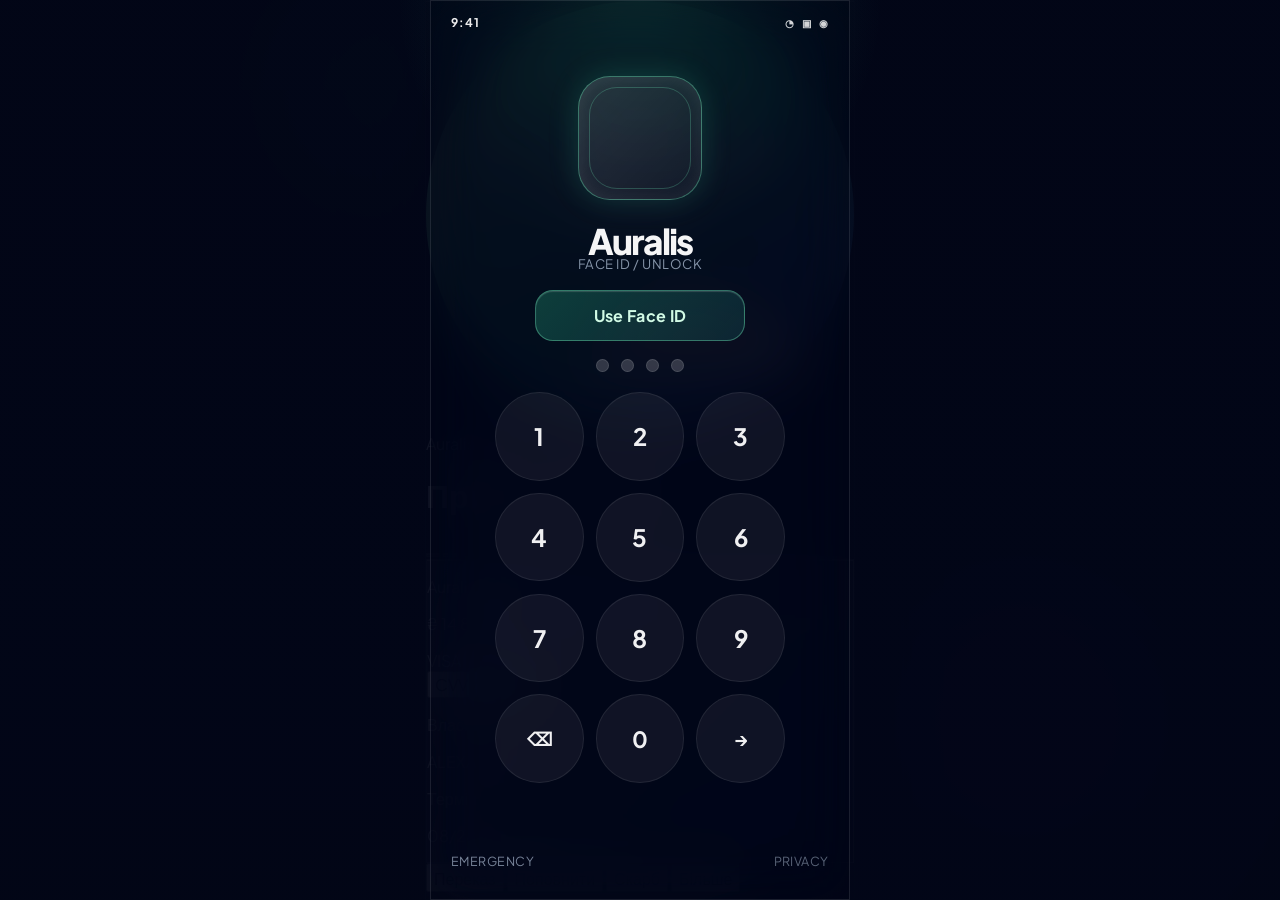
==== commit ef9e79e7: "Готовый финальный premium вариант Auralis: iOS liquid glass, premium PWA и avatar." ====
--- a/index.html
+++ b/index.html
@@ -1,15 +1,15 @@
 <!DOCTYPE html>
-<html lang="uk" class="h-full">
+<html lang="uk" class="h-full select-none">
 <head>
   <meta charset="UTF-8" />
   <meta name="viewport" content="width=device-width, initial-scale=1.0, maximum-scale=1.0, user-scalable=no, viewport-fit=cover" />
   <meta name="theme-color" content="#020617" />
   <meta name="apple-mobile-web-app-capable" content="yes" />
   <meta name="apple-mobile-web-app-status-bar-style" content="black-translucent" />
-  <meta name="apple-mobile-web-app-title" content="TeenBank" />
+  <meta name="apple-mobile-web-app-title" content="Auralis" />
   <meta name="mobile-web-app-capable" content="yes" />
   <meta name="format-detection" content="telephone=no" />
-  <title>TeenBank — iOS Liquid Glass</title>
+  <title>Auralis — iOS Liquid Glass</title>
   <link rel="icon" type="image/svg+xml" href="./assets/teenbank-app-icon.svg" />
   <link rel="apple-touch-icon" href="./assets/teenbank-app-icon.svg" />
   <link rel="manifest" href="./manifest.webmanifest" />
@@ -21,14 +21,15 @@
 
   <style>
     :root {
-      --bg-0: #020617;
-      --bg-1: #07111d;
+      --bg-deep: #020617;
+      --bg-1: #091525;
       --bg-2: #0f172a;
       --glass: rgba(255,255,255,0.08);
       --glass-2: rgba(255,255,255,0.12);
       --glass-3: rgba(255,255,255,0.18);
+      --glass-strong: rgba(255,255,255,0.22);
       --line: rgba(255,255,255,0.14);
-      --white: #f8fafc;
+      --text: #f8fafc;
       --muted: #94a3b8;
       --emerald: #34d399;
       --emerald-soft: #6ee7b7;
@@ -36,10 +37,9 @@
       --indigo: #8b5cf6;
       --violet: #a78bfa;
       --amber: #fbbf24;
-      --shadow: rgba(2,6,23,0.8);
-      --text: #f1f5f9;
-      --card: rgba(15, 23, 42, 0.56);
-      --lock-window: rgba(3, 7, 18, 0.8);
+      --shadow: rgba(2,6,23,0.75);
+      --card-glow: rgba(52,211,153,0.35);
+      --brand-grad: linear-gradient(135deg, rgba(52,211,153,0.28), rgba(52,211,153,0.12), rgba(139,92,246,0.2));
     }
 
     * {
@@ -54,17 +54,18 @@
       width: 100%;
       height: 100%;
       background:
-        radial-gradient(circle at 15% 10%, rgba(52,211,153,0.17), transparent 25%),
-        radial-gradient(circle at 85% 70%, rgba(168,85,247,0.22), transparent 30%),
+        radial-gradient(circle at 12% 10%, rgba(52,211,153,0.18), transparent 20%),
+        radial-gradient(circle at 85% 75%, rgba(139,92,246,0.2), transparent 25%),
         linear-gradient(180deg, #020617 0%, #030712 100%);
-      color: var(--white);
+      color: var(--text);
       overscroll-behavior: none;
       user-select: none;
+      overflow: hidden;
     }
 
     body {
-      overflow: hidden;
       position: relative;
+      min-height: 100dvh;
     }
 
     button, input {
@@ -79,21 +80,20 @@
       align-items: center;
       justify-content: center;
       overflow: hidden;
-      background: radial-gradient(circle at 30% 10%, rgba(52,211,153,0.2), transparent 18%), radial-gradient(circle at 80% 80%, rgba(168,85,247,0.18), transparent 22%), #020617;
-      transition: opacity 0.5s ease, filter 0.5s ease;
+      background: radial-gradient(circle at 30% 10%, rgba(52,211,153,0.18), transparent 16%), radial-gradient(circle at 80% 80%, rgba(168,85,247,0.18), transparent 22%), #020617;
+      transition: opacity 0.35s ease, filter 0.35s ease;
     }
 
     .iphone-frame {
+      position: relative;
       width: min(100%, 430px);
       height: 100dvh;
-      max-height: 100dvh;
-      position: relative;
-      border-radius: 0;
       background: rgba(2,6,23,0.7);
-      border: 1px solid rgba(148,163,184,0.15);
+      border: 1px solid rgba(148,163,184,0.12);
       overflow: hidden;
-      backdrop-filter: blur(16px) saturate(135%);
-      -webkit-backdrop-filter: blur(16px) saturate(135%);
+      backdrop-filter: blur(18px) saturate(150%);
+      -webkit-backdrop-filter: blur(18px) saturate(150%);
+      box-shadow: inset 0 1px 0 rgba(255,255,255,0.15), 0 30px 60px rgba(2,6,23,0.7);
     }
 
     .ambient-glow {
@@ -106,20 +106,16 @@
     }
 
     @keyframes pulseGlow {
-      0% { transform: scale(1) translate(0,0); opacity: 0.35; }
-      50% { transform: scale(1.18) translate(18px,-18px); opacity: 0.55; }
-      100% { transform: scale(0.96) translate(-12px,16px); opacity: 0.38; }
+      0% { transform: scale(1) translate(0,0); opacity: 0.32; }
+      50% { transform: scale(1.18) translate(18px, -14px); opacity: 0.54; }
+      100% { transform: scale(0.95) translate(-12px, 14px); opacity: 0.38; }
     }
 
     .liquid-glass {
       position: relative;
       background: linear-gradient(135deg, rgba(255,255,255,0.12), rgba(255,255,255,0.03));
-      border: 1px solid rgba(255,255,255,0.15);
-      box-shadow:
-        inset 0 1px 1px rgba(255,255,255,0.18),
-        inset 0 -1px 1px rgba(255,255,255,0.04),
-        0 18px 32px rgba(2,6,23,0.45),
-        0 2px 15px rgba(15,23,42,0.28);
+      border: 1px solid rgba(255,255,255,0.14);
+      box-shadow: inset 0 1px 1px rgba(255,255,255,0.18), inset 0 -1px 1px rgba(255,255,255,0.04), 0 18px 32px rgba(2,6,23,0.45), 0 2px 15px rgba(15,23,42,0.28);
       backdrop-filter: blur(28px) saturate(170%);
       -webkit-backdrop-filter: blur(28px) saturate(170%);
       overflow: hidden;
@@ -130,24 +126,24 @@
       content: "";
       position: absolute;
       inset: 0;
-      background: linear-gradient(115deg, transparent 0%, rgba(255,255,255,0.18) 33%, transparent 58%);
-      transform: translateX(-120%) rotate(18deg);
-      animation: glassSweep 9s ease-in-out infinite;
+      background: linear-gradient(115deg, transparent 0%, rgba(255,255,255,0.18) 34%, transparent 60%);
+      transform: translateX(-120%) rotate(16deg);
+      animation: glassSweep 11s ease-in-out infinite;
       pointer-events: none;
+    }
+
+    @keyframes glassSweep {
+      0% { transform: translateX(-130%) rotate(16deg); }
+      18%, 100% { transform: translateX(120%) rotate(16deg); }
     }
 
     .glass-card {
       position: relative;
-      background: linear-gradient(135deg, rgba(255,255,255,0.17), rgba(255,255,255,0.04));
-      border: 1px solid rgba(255,255,255,0.21);
+      background: linear-gradient(135deg, rgba(255,255,255,0.16), rgba(255,255,255,0.04));
+      border: 1px solid rgba(255,255,255,0.18);
       box-shadow: 0 30px 70px rgba(15,23,42,0.58), inset 0 1px 1px rgba(255,255,255,0.32);
       backdrop-filter: blur(36px) saturate(220%);
       -webkit-backdrop-filter: blur(36px) saturate(220%);
-    }
-
-    @keyframes glassSweep {
-      0% { transform: translateX(-120%) rotate(18deg); }
-      20%, 100% { transform: translateX(120%) rotate(18deg); }
     }
 
     .no-scrollbar::-webkit-scrollbar { display: none; }
@@ -176,12 +172,12 @@
 
     .card-3d-inner {
       transform-style: preserve-3d;
-      transition: transform 0.7s cubic-bezier(.23,1,.32,1), box-shadow 0.4s ease;
+      transition: transform 0.7s cubic-bezier(.23,1,.32,1), box-shadow 0.35s ease;
       will-change: transform;
     }
 
     .card-3d-inner:hover {
-      box-shadow: 0 32px 75px rgba(17,24,39,0.6), inset 0 1px 1px rgba(255,255,255,0.35);
+      box-shadow: 0 32px 80px rgba(17,24,39,0.68), inset 0 1px 1px rgba(255,255,255,0.34);
     }
 
     .faceid-modal {
@@ -206,7 +202,7 @@
       display: flex;
       align-items: center;
       justify-content: center;
-      background: radial-gradient(circle at top, rgba(52,211,153,0.16), transparent 22%), linear-gradient(180deg, rgba(2,6,23,0.94) 0%, rgba(2,6,23,0.96) 100%);
+      background: radial-gradient(circle at top, rgba(52,211,153,0.15), transparent 22%), linear-gradient(180deg, rgba(2,6,23,0.94) 0%, rgba(2,6,23,0.96) 100%);
       transition: opacity 0.45s ease, visibility 0.45s ease;
     }
 
@@ -236,8 +232,8 @@
       align-items: center;
       font-size: 12px;
       font-weight: 700;
-      color: rgba(255,255,255,0.9);
       letter-spacing: 0.08em;
+      color: rgba(255,255,255,0.92);
       padding-top: 2px;
     }
 
@@ -269,7 +265,7 @@
       background: linear-gradient(135deg, rgba(255,255,255,0.12), rgba(255,255,255,0.03));
       border: 1px solid rgba(110,231,183,0.42);
       box-shadow: 0 0 30px rgba(52,211,153,0.2), inset 0 0 18px rgba(255,255,255,0.08);
-      animation: pulseRing 2.4s ease-in-out infinite;
+      animation: pulseRing 2.5s ease-in-out infinite;
     }
 
     .face-id-ring::before {
@@ -318,10 +314,8 @@
       box-shadow: inset 0 1px 1px rgba(255,255,255,0.16);
     }
 
-    .passcode-btn {
-      background: rgba(255,255,255,0.06);
-      color: rgba(255,255,255,0.9);
-      border: 1px solid rgba(255,255,255,0.08);
+    .face-btn:active, .passcode-btn:active {
+      transform: scale(0.98);
     }
 
     .passcode-wrap {
@@ -337,14 +331,13 @@
       gap: 12px;
       justify-content: center;
       align-items: center;
-      margin-top: 4px;
     }
 
     .passcode-dot {
       width: 13px;
       height: 13px;
       border-radius: 999px;
-      background: rgba(255,255,255,0.2);
+      background: rgba(255,255,255,0.18);
       border: 1px solid rgba(255,255,255,0.12);
       transition: all 0.2s ease;
     }
@@ -352,16 +345,16 @@
     .passcode-dot.active {
       background: linear-gradient(135deg, rgba(110,231,183,1), rgba(52,211,153,1));
       box-shadow: 0 0 20px rgba(52,211,153,0.4);
-      transform: scale(1.1);
+      transform: scale(1.08);
     }
 
     .passcode-pad {
       width: 100%;
       max-width: 290px;
-      margin-top: 8px;
       display: grid;
       grid-template-columns: repeat(3, minmax(0, 1fr));
       gap: 12px;
+      margin-top: 8px;
     }
 
     .digit {
@@ -384,13 +377,8 @@
       background: rgba(255,255,255,0.12);
     }
 
-    .digit.zero {
-      font-size: 1.4rem;
-    }
-
-    .digit-icon {
-      font-size: 1.15rem;
-    }
+    .digit.zero { font-size: 1.4rem; }
+    .digit-icon { font-size: 1.15rem; }
 
     .lock-footer {
       display: flex;
@@ -405,17 +393,11 @@
     }
 
     .lock-footer span:last-child {
-      opacity: 0.7;
-    }
-
-    .hidden-ui {
-      display: none !important;
+      opacity: 0.75;
     }
 
     @media (max-width: 420px) {
-      .lock-title {
-        font-size: 1.95rem;
-      }
+      .lock-title { font-size: 1.95rem; }
     }
   </style>
 </head>
@@ -437,7 +419,7 @@
         </div>
 
         <div>
-          <h1 class="lock-title">TeenBank</h1>
+          <h1 class="lock-title">Auralis</h1>
           <div class="lock-subtext">Face ID / Unlock</div>
         </div>
 
@@ -485,12 +467,12 @@
         <header class="flex items-center justify-between py-3 mb-2 shrink-0">
           <div class="flex items-center space-x-3">
             <div class="relative shrink-0">
-              <img id="user-avatar" src="./assets/teenbank-avatar.svg" alt="TeenBank avatar" class="w-11 h-11 rounded-full object-cover border-2 border-emerald-400/80 shadow-lg ring-2 ring-emerald-400/15" />
+              <img id="user-avatar" src="./assets/teenbank-avatar.svg" alt="Auralis avatar" class="w-11 h-11 rounded-full object-cover border-2 border-emerald-400/80 shadow-lg ring-2 ring-emerald-400/15" />
               <div class="absolute bottom-0 right-0 w-3.5 h-3.5 bg-emerald-400 border-2 border-slate-950 rounded-full"></div>
             </div>
             <div>
               <div class="flex items-center gap-1.5">
-                <span class="text-[10px] font-semibold uppercase tracking-[0.22em] text-emerald-300">Teen VIP</span>
+                <span class="text-[10px] font-semibold uppercase tracking-[0.22em] text-emerald-300">Auralis VIP</span>
                 <i data-lucide="sparkles" class="w-3 h-3 text-emerald-300"></i>
               </div>
               <h1 class="text-base font-bold text-white tracking-tight">Привіт, Алекс!</h1>
@@ -513,7 +495,7 @@
         </header>
 
         <div class="flex-1 relative overflow-y-auto no-scrollbar pb-28">
-          <div id="tab-home" class="tab-content space-y-5">
+          <section id="tab-home" class="tab-content space-y-5">
             <div class="card-3d-wrapper py-1">
               <div id="bank-card" class="card-3d-inner relative w-full h-56 rounded-[2rem] p-5 flex flex-col justify-between glass-card overflow-hidden shadow-[0_30px_80px_rgba(15,23,42,0.7)] cursor-pointer">
                 <div class="absolute -right-10 -bottom-10 w-40 h-40 bg-emerald-500/25 rounded-full blur-3xl"></div>
@@ -522,7 +504,7 @@
 
                 <div class="flex justify-between items-start z-10">
                   <div>
-                    <p class="text-[10px] uppercase tracking-[0.28em] text-emerald-200/90 font-bold">TeenBank Platinum</p>
+                    <p class="text-[10px] uppercase tracking-[0.28em] text-emerald-200/90 font-bold">Auralis Platinum</p>
                     <p class="text-[2rem] font-extrabold text-white mt-1 tracking-tight leading-none">₴ 14 850<span class="text-emerald-300 text-xl">.50</span></p>
                   </div>
                   <div class="flex items-center gap-2">
@@ -537,7 +519,7 @@
                   </div>
                   <button onclick="flipCard(event)" class="text-[10px] bg-white/8 hover:bg-white/12 active:scale-95 backdrop-blur-md px-3 py-1.5 rounded-full border border-white/20 text-white flex items-center gap-1.5">
                     <i data-lucide="rotate-cw" class="w-3 h-3"></i>
-                    <span>CVV / Реквізити</span>
+                    <span>CVV / Деталі</span>
                   </button>
                 </div>
 
@@ -559,7 +541,7 @@
                 <div class="interactive w-14 h-14 rounded-2xl liquid-glass flex items-center justify-center text-emerald-300 shadow-lg">
                   <i data-lucide="arrow-up-right" class="w-6 h-6"></i>
                 </div>
-                <span class="text-[11px] text-slate-300 font-medium">Переказати</span>
+                <span class="text-[11px] text-slate-300 font-medium">Переказ</span>
               </button>
               <button onclick="quickAction('topup')" class="group flex flex-col items-center gap-2">
                 <div class="interactive w-14 h-14 rounded-2xl liquid-glass flex items-center justify-center text-teal-300 shadow-lg">
@@ -571,7 +553,7 @@
                 <div class="interactive w-14 h-14 rounded-2xl liquid-glass flex items-center justify-center text-indigo-300 shadow-lg">
                   <i data-lucide="piggy-bank" class="w-6 h-6"></i>
                 </div>
-                <span class="text-[11px] text-slate-300 font-medium">Скарбничка</span>
+                <span class="text-[11px] text-slate-300 font-medium">Скарб</span>
               </button>
               <button onclick="quickAction('more')" class="group flex flex-col items-center gap-2">
                 <div class="interactive w-14 h-14 rounded-2xl liquid-glass flex items-center justify-center text-violet-300 shadow-lg">
@@ -583,7 +565,7 @@
 
             <div class="space-y-3">
               <div class="flex justify-between items-center px-1">
-                <h3 class="text-sm font-bold text-slate-200 tracking-wide">Швидкий переказ друзям</h3>
+                <h3 class="text-sm font-bold text-slate-200 tracking-wide">Швидкі контакти</h3>
                 <span class="text-[11px] text-emerald-300 font-semibold cursor-pointer">Всі (12)</span>
               </div>
               <div class="flex space-x-3 overflow-x-auto no-scrollbar py-1">
@@ -668,9 +650,9 @@
                 </div>
               </div>
             </div>
-          </div>
-
-          <div id="tab-analytics" class="tab-content hidden-tab space-y-5">
+          </section>
+
+          <section id="tab-analytics" class="tab-content hidden-tab space-y-5">
             <div class="px-1">
               <h2 class="text-xl font-bold text-white">Аналітика витрат</h2>
               <p class="text-xs text-slate-400">Жовтень 2026 • Усього витрачено ₴ 3 420</p>
@@ -718,7 +700,7 @@
                     <i data-lucide="gamepad-2" class="w-5 h-5"></i>
                   </div>
                   <div>
-                    <p class="text-sm font-bold text-white">Розваги та Ігри</p>
+                    <p class="text-sm font-bold text-white">Розваги</p>
                     <p class="text-[11px] text-slate-400">45% від усіх витрат</p>
                   </div>
                 </div>
@@ -731,16 +713,16 @@
                     <i data-lucide="utensils" class="w-5 h-5"></i>
                   </div>
                   <div>
-                    <p class="text-sm font-bold text-white">Їжа та Кафе</p>
+                    <p class="text-sm font-bold text-white">Їжа та кафе</p>
                     <p class="text-[11px] text-slate-400">30% від усіх витрат</p>
                   </div>
                 </div>
                 <span class="text-sm font-bold text-white">₴ 1 025</span>
               </div>
             </div>
-          </div>
-
-          <div id="tab-vault" class="tab-content hidden-tab space-y-5">
+          </section>
+
+          <section id="tab-vault" class="tab-content hidden-tab space-y-5">
             <div class="flex justify-between items-center px-1">
               <div>
                 <h2 class="text-xl font-bold text-white">Скарбнички</h2>
@@ -778,7 +760,7 @@
                 <div class="flex items-center space-x-3">
                   <div class="w-12 h-12 rounded-2xl bg-teal-500/20 text-teal-300 flex items-center justify-center text-2xl">🚲</div>
                   <div>
-                    <h3 class="text-base font-bold text-white">Новий Байк</h3>
+                    <h3 class="text-base font-bold text-white">Новий байк</h3>
                     <p class="text-xs text-slate-400">Зібрано ₴ 4 500 з 15 000</p>
                   </div>
                 </div>
@@ -789,12 +771,12 @@
                 <div class="bg-gradient-to-r from-teal-500 to-emerald-400 h-full rounded-full w-[30%] transition-all duration-1000"></div>
               </div>
             </div>
-          </div>
-
-          <div id="tab-settings" class="tab-content hidden-tab space-y-5">
+          </section>
+
+          <section id="tab-settings" class="tab-content hidden-tab space-y-5">
             <div class="px-1">
-              <h2 class="text-xl font-bold text-white">Налаштування та Стиль</h2>
-              <p class="text-xs text-slate-400">Кастомізуй свій TeenBank</p>
+              <h2 class="text-xl font-bold text-white">Налаштування шаблону</h2>
+              <p class="text-xs text-slate-400">Кастомізуй стиль Auralis</p>
             </div>
 
             <div class="liquid-glass rounded-3xl p-4 space-y-4">
@@ -844,7 +826,7 @@
                 </div>
               </div>
             </div>
-          </div>
+          </section>
         </div>
 
         <nav class="absolute bottom-[env(safe-area-inset-bottom,12px)] left-4 right-4 h-16 rounded-full liquid-glass p-1.5 flex items-center justify-between z-50 shadow-2xl border border-white/15">
@@ -862,7 +844,7 @@
 
           <button onclick="switchTab('vault', 2)" class="relative flex-1 h-full flex flex-col items-center justify-center text-slate-400 z-10 transition">
             <i data-lucide="piggy-bank" class="w-5 h-5"></i>
-            <span class="text-[10px] font-bold mt-0.5">Скарбничка</span>
+            <span class="text-[10px] font-bold mt-0.5">Скарб</span>
           </button>
 
           <button onclick="switchTab('settings', 3)" class="relative flex-1 h-full flex flex-col items-center justify-center text-slate-400 z-10 transition">
@@ -909,9 +891,7 @@
       lockScreen.classList.add('hidden');
       appShell.style.opacity = '1';
       appShell.style.filter = 'none';
-      setTimeout(() => {
-        switchTab('home', 0);
-      }, 200);
+      setTimeout(() => switchTab('home', 0), 200);
     }
 
     function validatePin() {
@@ -959,9 +939,7 @@
 
     document.getElementById('biometric-btn').addEventListener('click', () => {
       triggerFaceID();
-      setTimeout(() => {
-        unlockApp();
-      }, 1600);
+      setTimeout(unlockApp, 1600);
     });
 
     let deferredPrompt = null;
@@ -969,9 +947,7 @@
       event.preventDefault();
       deferredPrompt = event;
       const installBtn = document.getElementById('install-button');
-      if (installBtn) {
-        installBtn.classList.remove('hidden');
-      }
+      if (installBtn) installBtn.classList.remove('hidden');
     });
 
     function installApp() {
@@ -991,11 +967,8 @@
       const tabs = ['home', 'analytics', 'vault', 'settings'];
       tabs.forEach(t => {
         const el = document.getElementById(`tab-${t}`);
-        if (t === tabName) {
-          el.classList.remove('hidden-tab');
-        } else {
-          el.classList.add('hidden-tab');
-        }
+        if (t === tabName) el.classList.remove('hidden-tab');
+        else el.classList.add('hidden-tab');
       });
 
       const pill = document.getElementById('nav-pill');
@@ -1059,13 +1032,10 @@
     function setCardSkin(skin) {
       const card = document.getElementById('bank-card');
       if (skin === 'emerald') {
-        card.className = 'card-3d-inner relative w-full h-56 rounded-[2rem] p-5 flex flex-col justify-between glass-card overflow-hidden shadow-[0_30px_80px_rgba(15,23,42,0.7)] cursor-pointer';
-        card.style.background = 'linear-gradient(135deg, rgba(16,185,129,0.28), rgba(6,78,59,0.68) 35%, rgba(15,23,42,0.75) 100%)';
+        card.style.background = 'linear-gradient(135deg, rgba(16,185,129,0.3), rgba(6,78,59,0.72) 35%, rgba(15,23,42,0.82) 100%)';
       } else if (skin === 'purple') {
-        card.className = 'card-3d-inner relative w-full h-56 rounded-[2rem] p-5 flex flex-col justify-between glass-card overflow-hidden shadow-[0_30px_80px_rgba(15,23,42,0.7)] cursor-pointer';
-        card.style.background = 'linear-gradient(135deg, rgba(139,92,246,0.35), rgba(67,56,202,0.7) 32%, rgba(15,23,42,0.82) 100%)';
+        card.style.background = 'linear-gradient(135deg, rgba(139,92,246,0.35), rgba(67,56,202,0.72) 32%, rgba(15,23,42,0.82) 100%)';
       } else if (skin === 'gold') {
-        card.className = 'card-3d-inner relative w-full h-56 rounded-[2rem] p-5 flex flex-col justify-between glass-card overflow-hidden shadow-[0_30px_80px_rgba(15,23,42,0.7)] cursor-pointer';
         card.style.background = 'linear-gradient(135deg, rgba(251,191,36,0.42), rgba(146,64,14,0.78) 42%, rgba(15,23,42,0.8) 100%)';
       }
     }
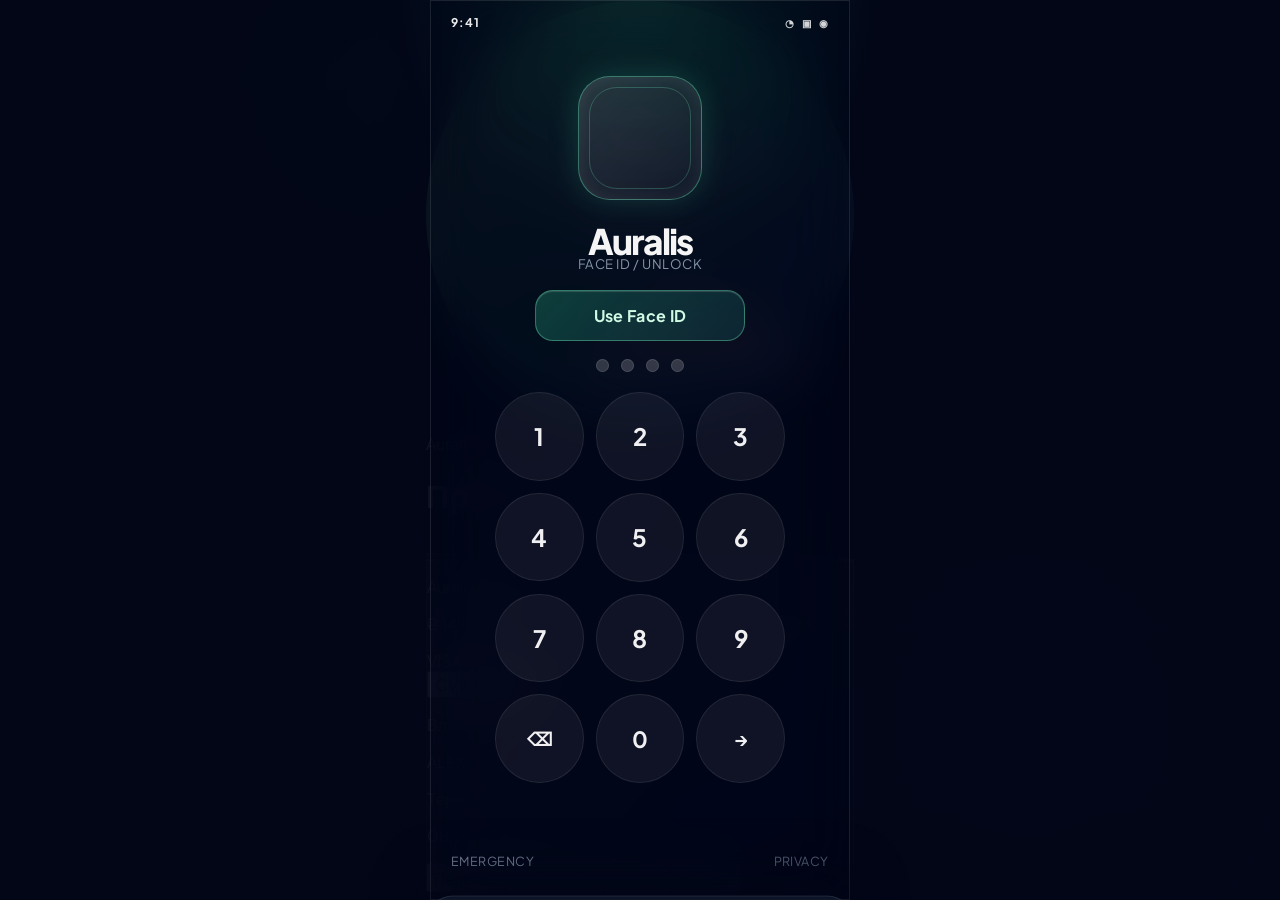
==== commit 27f12a33: "Исправил меню и добавил нормальное пополнение баланса в интерфейсе Auralis" ====
--- a/index.html
+++ b/index.html
@@ -39,72 +39,31 @@
       --amber: #fbbf24;
       --shadow: rgba(2,6,23,0.75);
       --card-glow: rgba(52,211,153,0.35);
-      --brand-grad: linear-gradient(135deg, rgba(52,211,153,0.28), rgba(52,211,153,0.12), rgba(139,92,246,0.2));
-    }
-
-    * {
-      box-sizing: border-box;
-      -webkit-tap-highlight-color: transparent;
-      font-family: 'Plus Jakarta Sans', -apple-system, BlinkMacSystemFont, 'Segoe UI', sans-serif;
-      touch-action: pan-y;
-    }
-
+    }
+
+    * { box-sizing: border-box; -webkit-tap-highlight-color: transparent; font-family: 'Plus Jakarta Sans', -apple-system, BlinkMacSystemFont, 'Segoe UI', sans-serif; }
     html, body {
-      margin: 0;
-      width: 100%;
-      height: 100%;
-      background:
-        radial-gradient(circle at 12% 10%, rgba(52,211,153,0.18), transparent 20%),
-        radial-gradient(circle at 85% 75%, rgba(139,92,246,0.2), transparent 25%),
-        linear-gradient(180deg, #020617 0%, #030712 100%);
-      color: var(--text);
-      overscroll-behavior: none;
-      user-select: none;
-      overflow: hidden;
-    }
-
-    body {
-      position: relative;
-      min-height: 100dvh;
-    }
-
-    button, input {
-      font: inherit;
-    }
+      margin: 0; width: 100%; height: 100%;
+      background: radial-gradient(circle at 12% 10%, rgba(52,211,153,0.18), transparent 20%), radial-gradient(circle at 85% 75%, rgba(139,92,246,0.2), transparent 25%), linear-gradient(180deg, #020617 0%, #030712 100%);
+      color: var(--text); overscroll-behavior: none; user-select: none; overflow: hidden;
+    }
+    body { position: relative; min-height: 100dvh; }
+    button, input { font: inherit; }
 
     .app-shell {
-      position: relative;
-      width: 100%;
-      height: 100dvh;
-      display: flex;
-      align-items: center;
-      justify-content: center;
-      overflow: hidden;
-      background: radial-gradient(circle at 30% 10%, rgba(52,211,153,0.18), transparent 16%), radial-gradient(circle at 80% 80%, rgba(168,85,247,0.18), transparent 22%), #020617;
+      position: relative; width: 100%; height: 100dvh; display: flex; align-items: center; justify-content: center;
+      overflow: hidden; background: radial-gradient(circle at 30% 10%, rgba(52,211,153,0.18), transparent 16%), radial-gradient(circle at 80% 80%, rgba(168,85,247,0.18), transparent 22%), #020617;
       transition: opacity 0.35s ease, filter 0.35s ease;
     }
 
     .iphone-frame {
-      position: relative;
-      width: min(100%, 430px);
-      height: 100dvh;
-      background: rgba(2,6,23,0.7);
-      border: 1px solid rgba(148,163,184,0.12);
-      overflow: hidden;
-      backdrop-filter: blur(18px) saturate(150%);
-      -webkit-backdrop-filter: blur(18px) saturate(150%);
-      box-shadow: inset 0 1px 0 rgba(255,255,255,0.15), 0 30px 60px rgba(2,6,23,0.7);
+      position: relative; width: min(100%, 430px); height: 100dvh; background: rgba(2,6,23,0.72); border: 1px solid rgba(148,163,184,0.12); overflow: hidden;
+      backdrop-filter: blur(18px) saturate(150%); -webkit-backdrop-filter: blur(18px) saturate(150%); box-shadow: inset 0 1px 0 rgba(255,255,255,0.15), 0 30px 60px rgba(2,6,23,0.7);
     }
 
     .ambient-glow {
-      position: absolute;
-      border-radius: 50%;
-      filter: blur(90px);
-      opacity: 0.48;
-      pointer-events: none;
-      animation: pulseGlow 9s ease-in-out infinite alternate;
-    }
-
+      position: absolute; border-radius: 50%; filter: blur(90px); opacity: 0.48; pointer-events: none; animation: pulseGlow 9s ease-in-out infinite alternate;
+    }
     @keyframes pulseGlow {
       0% { transform: scale(1) translate(0,0); opacity: 0.32; }
       50% { transform: scale(1.18) translate(18px, -14px); opacity: 0.54; }
@@ -112,293 +71,96 @@
     }
 
     .liquid-glass {
-      position: relative;
-      background: linear-gradient(135deg, rgba(255,255,255,0.12), rgba(255,255,255,0.03));
-      border: 1px solid rgba(255,255,255,0.14);
+      position: relative; background: linear-gradient(135deg, rgba(255,255,255,0.12), rgba(255,255,255,0.03)); border: 1px solid rgba(255,255,255,0.14);
       box-shadow: inset 0 1px 1px rgba(255,255,255,0.18), inset 0 -1px 1px rgba(255,255,255,0.04), 0 18px 32px rgba(2,6,23,0.45), 0 2px 15px rgba(15,23,42,0.28);
-      backdrop-filter: blur(28px) saturate(170%);
-      -webkit-backdrop-filter: blur(28px) saturate(170%);
-      overflow: hidden;
-      will-change: transform, box-shadow;
-    }
-
+      backdrop-filter: blur(28px) saturate(170%); -webkit-backdrop-filter: blur(28px) saturate(170%); overflow: hidden; will-change: transform, box-shadow;
+    }
     .liquid-glass::before {
-      content: "";
-      position: absolute;
-      inset: 0;
-      background: linear-gradient(115deg, transparent 0%, rgba(255,255,255,0.18) 34%, transparent 60%);
-      transform: translateX(-120%) rotate(16deg);
-      animation: glassSweep 11s ease-in-out infinite;
-      pointer-events: none;
-    }
-
-    @keyframes glassSweep {
-      0% { transform: translateX(-130%) rotate(16deg); }
-      18%, 100% { transform: translateX(120%) rotate(16deg); }
-    }
+      content: ""; position: absolute; inset: 0; background: linear-gradient(115deg, transparent 0%, rgba(255,255,255,0.18) 34%, transparent 60%);
+      transform: translateX(-120%) rotate(16deg); animation: glassSweep 11s ease-in-out infinite; pointer-events: none;
+    }
+    @keyframes glassSweep { 0% { transform: translateX(-130%) rotate(16deg); } 18%, 100% { transform: translateX(120%) rotate(16deg); } }
 
     .glass-card {
-      position: relative;
-      background: linear-gradient(135deg, rgba(255,255,255,0.16), rgba(255,255,255,0.04));
-      border: 1px solid rgba(255,255,255,0.18);
-      box-shadow: 0 30px 70px rgba(15,23,42,0.58), inset 0 1px 1px rgba(255,255,255,0.32);
-      backdrop-filter: blur(36px) saturate(220%);
-      -webkit-backdrop-filter: blur(36px) saturate(220%);
+      position: relative; background: linear-gradient(135deg, rgba(255,255,255,0.16), rgba(255,255,255,0.04)); border: 1px solid rgba(255,255,255,0.18);
+      box-shadow: 0 30px 70px rgba(15,23,42,0.58), inset 0 1px 1px rgba(255,255,255,0.32); backdrop-filter: blur(36px) saturate(220%); -webkit-backdrop-filter: blur(36px) saturate(220%);
     }
 
     .no-scrollbar::-webkit-scrollbar { display: none; }
     .no-scrollbar { -ms-overflow-style: none; scrollbar-width: none; }
 
-    .tab-content {
-      transition: opacity 0.34s ease, transform 0.34s cubic-bezier(.16,1,.3,1);
-    }
-
-    .tab-content.hidden-tab {
-      opacity: 0;
-      transform: translateY(10px) scale(0.98);
-      pointer-events: none;
-      position: absolute;
-      inset: 0;
-      width: 100%;
-    }
-
-    .nav-pill {
-      transition: all 0.45s cubic-bezier(.34,1.56,.64,1);
-    }
-
-    .card-3d-wrapper {
-      perspective: 1200px;
-    }
-
+    .tab-content { transition: opacity 0.34s ease, transform 0.34s cubic-bezier(.16,1,.3,1); }
+    .tab-content.hidden-tab { opacity: 0; transform: translateY(10px) scale(0.98); pointer-events: none; position: absolute; inset: 0; width: 100%; }
+    .nav-pill { transition: all 0.45s cubic-bezier(.34,1.56,.64,1); }
+    .card-3d-wrapper { perspective: 1200px; }
     .card-3d-inner {
-      transform-style: preserve-3d;
-      transition: transform 0.7s cubic-bezier(.23,1,.32,1), box-shadow 0.35s ease;
-      will-change: transform;
-    }
-
-    .card-3d-inner:hover {
-      box-shadow: 0 32px 80px rgba(17,24,39,0.68), inset 0 1px 1px rgba(255,255,255,0.34);
-    }
-
-    .faceid-modal {
-      transition: opacity 0.35s ease, transform 0.35s ease;
-    }
-
-    .interactive:hover {
-      transform: translateY(-1px);
-    }
-
-    @media (prefers-reduced-motion: reduce) {
-      *, *::before, *::after {
-        animation: none !important;
-        transition: none !important;
-      }
-    }
+      transform-style: preserve-3d; transition: transform 0.7s cubic-bezier(.23,1,.32,1), box-shadow 0.35s ease; will-change: transform;
+    }
+    .card-3d-inner:hover { box-shadow: 0 32px 80px rgba(17,24,39,0.68), inset 0 1px 1px rgba(255,255,255,0.34); }
+    .faceid-modal { transition: opacity 0.35s ease, transform 0.35s ease; }
+    .interactive:hover { transform: translateY(-1px); }
 
     .lock-screen {
-      position: fixed;
-      inset: 0;
-      z-index: 70;
-      display: flex;
-      align-items: center;
-      justify-content: center;
-      background: radial-gradient(circle at top, rgba(52,211,153,0.15), transparent 22%), linear-gradient(180deg, rgba(2,6,23,0.94) 0%, rgba(2,6,23,0.96) 100%);
-      transition: opacity 0.45s ease, visibility 0.45s ease;
-    }
-
-    .lock-screen.hidden {
-      opacity: 0;
-      visibility: hidden;
-      pointer-events: none;
-    }
-
+      position: fixed; inset: 0; z-index: 70; display: flex; align-items: center; justify-content: center; background: radial-gradient(circle at top, rgba(52,211,153,0.15), transparent 22%), linear-gradient(180deg, rgba(2,6,23,0.94) 0%, rgba(2,6,23,0.96) 100%); transition: opacity 0.45s ease, visibility 0.45s ease;
+    }
+    .lock-screen.hidden { opacity: 0; visibility: hidden; pointer-events: none; }
     .lock-window {
-      position: relative;
-      width: min(100%, 420px);
-      height: 100dvh;
-      padding: max(12px, env(safe-area-inset-top)) 20px max(30px, env(safe-area-inset-bottom));
-      display: flex;
-      flex-direction: column;
-      justify-content: space-between;
-      background: rgba(3, 7, 18, 0.25);
-      border: 1px solid rgba(255,255,255,0.1);
-      backdrop-filter: blur(26px) saturate(120%);
-      -webkit-backdrop-filter: blur(26px) saturate(120%);
-    }
-
-    .status-bar {
-      display: flex;
-      justify-content: space-between;
-      align-items: center;
-      font-size: 12px;
-      font-weight: 700;
-      letter-spacing: 0.08em;
-      color: rgba(255,255,255,0.92);
-      padding-top: 2px;
-    }
-
-    .status-icons {
-      display: flex;
-      align-items: center;
-      gap: 7px;
-      opacity: 0.9;
-      font-size: 10px;
-    }
-
-    .lock-main {
-      display: flex;
-      flex-direction: column;
-      align-items: center;
-      text-align: center;
-      gap: 18px;
-      margin-top: -24px;
-    }
-
+      position: relative; width: min(100%, 420px); height: 100dvh; padding: max(12px, env(safe-area-inset-top)) 20px max(30px, env(safe-area-inset-bottom)); display: flex; flex-direction: column; justify-content: space-between;
+      background: rgba(3, 7, 18, 0.25); border: 1px solid rgba(255,255,255,0.1); backdrop-filter: blur(26px) saturate(120%); -webkit-backdrop-filter: blur(26px) saturate(120%);
+    }
+    .status-bar { display: flex; justify-content: space-between; align-items: center; font-size: 12px; font-weight: 700; letter-spacing: 0.08em; color: rgba(255,255,255,0.92); padding-top: 2px; }
+    .status-icons { display: flex; align-items: center; gap: 7px; opacity: 0.9; font-size: 10px; }
+    .lock-main { display: flex; flex-direction: column; align-items: center; text-align: center; gap: 18px; margin-top: -24px; }
     .face-id-ring {
-      width: 124px;
-      height: 124px;
-      position: relative;
-      border-radius: 32px;
-      display: flex;
-      align-items: center;
-      justify-content: center;
-      background: linear-gradient(135deg, rgba(255,255,255,0.12), rgba(255,255,255,0.03));
-      border: 1px solid rgba(110,231,183,0.42);
-      box-shadow: 0 0 30px rgba(52,211,153,0.2), inset 0 0 18px rgba(255,255,255,0.08);
-      animation: pulseRing 2.5s ease-in-out infinite;
-    }
-
-    .face-id-ring::before {
-      content: "";
-      position: absolute;
-      inset: 10px;
-      border-radius: 28px;
-      border: 1px solid rgba(110,231,183,0.25);
-    }
-
+      width: 124px; height: 124px; position: relative; border-radius: 32px; display: flex; align-items: center; justify-content: center; background: linear-gradient(135deg, rgba(255,255,255,0.12), rgba(255,255,255,0.03)); border: 1px solid rgba(110,231,183,0.42);
+      box-shadow: 0 0 30px rgba(52,211,153,0.2), inset 0 0 18px rgba(255,255,255,0.08); animation: pulseRing 2.5s ease-in-out infinite;
+    }
+    .face-id-ring::before { content: ""; position: absolute; inset: 10px; border-radius: 28px; border: 1px solid rgba(110,231,183,0.25); }
     @keyframes pulseRing {
       0%, 100% { transform: scale(1); box-shadow: 0 0 20px rgba(52,211,153,0.14), inset 0 0 14px rgba(255,255,255,0.06); }
       50% { transform: scale(1.04); box-shadow: 0 0 36px rgba(52,211,153,0.28), inset 0 0 18px rgba(255,255,255,0.08); }
     }
-
-    .lock-title {
-      font-size: 2.2rem;
-      font-weight: 800;
-      letter-spacing: -0.06em;
-      color: rgba(255,255,255,0.96);
-      margin: 0;
-    }
-
-    .lock-subtext {
-      font-size: 0.82rem;
-      color: rgba(148,163,184,0.9);
-      letter-spacing: 0.04em;
-      text-transform: uppercase;
-      margin-top: -8px;
-    }
-
-    .face-btn, .passcode-btn {
-      min-width: 210px;
-      border: 0;
-      border-radius: 18px;
-      padding: 14px 20px;
-      font-weight: 700;
-      letter-spacing: 0.02em;
-      transition: transform 0.2s ease, opacity 0.2s ease;
-    }
-
-    .face-btn {
-      background: linear-gradient(135deg, rgba(52,211,153,0.25), rgba(45,212,191,0.12));
-      color: #d1fae5;
-      border: 1px solid rgba(110,231,183,0.4);
-      box-shadow: inset 0 1px 1px rgba(255,255,255,0.16);
-    }
-
-    .face-btn:active, .passcode-btn:active {
-      transform: scale(0.98);
-    }
-
-    .passcode-wrap {
-      width: 100%;
-      display: flex;
-      flex-direction: column;
-      align-items: center;
-      gap: 12px;
-    }
-
-    .passcode-dots {
-      display: flex;
-      gap: 12px;
-      justify-content: center;
-      align-items: center;
-    }
-
-    .passcode-dot {
-      width: 13px;
-      height: 13px;
-      border-radius: 999px;
-      background: rgba(255,255,255,0.18);
-      border: 1px solid rgba(255,255,255,0.12);
-      transition: all 0.2s ease;
-    }
-
-    .passcode-dot.active {
-      background: linear-gradient(135deg, rgba(110,231,183,1), rgba(52,211,153,1));
-      box-shadow: 0 0 20px rgba(52,211,153,0.4);
-      transform: scale(1.08);
-    }
-
-    .passcode-pad {
-      width: 100%;
-      max-width: 290px;
-      display: grid;
-      grid-template-columns: repeat(3, minmax(0, 1fr));
-      gap: 12px;
-      margin-top: 8px;
-    }
-
+    .lock-title { font-size: 2.2rem; font-weight: 800; letter-spacing: -0.06em; color: rgba(255,255,255,0.96); margin: 0; }
+    .lock-subtext { font-size: 0.82rem; color: rgba(148,163,184,0.9); letter-spacing: 0.04em; text-transform: uppercase; margin-top: -8px; }
+    .face-btn, .passcode-btn { min-width: 210px; border: 0; border-radius: 18px; padding: 14px 20px; font-weight: 700; letter-spacing: 0.02em; transition: transform 0.2s ease, opacity 0.2s ease; }
+    .face-btn { background: linear-gradient(135deg, rgba(52,211,153,0.25), rgba(45,212,191,0.12)); color: #d1fae5; border: 1px solid rgba(110,231,183,0.4); box-shadow: inset 0 1px 1px rgba(255,255,255,0.16); }
+    .face-btn:active, .passcode-btn:active { transform: scale(0.98); }
+    .passcode-wrap { width: 100%; display: flex; flex-direction: column; align-items: center; gap: 12px; }
+    .passcode-dots { display: flex; gap: 12px; justify-content: center; align-items: center; }
+    .passcode-dot { width: 13px; height: 13px; border-radius: 999px; background: rgba(255,255,255,0.18); border: 1px solid rgba(255,255,255,0.12); transition: all 0.2s ease; }
+    .passcode-dot.active { background: linear-gradient(135deg, rgba(110,231,183,1), rgba(52,211,153,1)); box-shadow: 0 0 20px rgba(52,211,153,0.4); transform: scale(1.08); }
+    .passcode-pad { width: 100%; max-width: 290px; display: grid; grid-template-columns: repeat(3, minmax(0, 1fr)); gap: 12px; margin-top: 8px; }
     .digit {
-      width: 100%;
-      aspect-ratio: 1;
-      border-radius: 999px;
-      background: rgba(255,255,255,0.06);
-      border: 1px solid rgba(255,255,255,0.08);
-      color: rgba(255,255,255,0.94);
-      font-size: 1.5rem;
-      font-weight: 700;
-      display: flex;
-      align-items: center;
-      justify-content: center;
-      transition: transform 0.18s ease, background 0.2s ease;
-    }
-
-    .digit:active {
-      transform: scale(0.96);
-      background: rgba(255,255,255,0.12);
-    }
-
+      width: 100%; aspect-ratio: 1; border-radius: 999px; background: rgba(255,255,255,0.06); border: 1px solid rgba(255,255,255,0.08); color: rgba(255,255,255,0.94); font-size: 1.5rem; font-weight: 700; display: flex; align-items: center; justify-content: center; transition: transform 0.18s ease, background 0.2s ease;
+    }
+    .digit:active { transform: scale(0.96); background: rgba(255,255,255,0.12); }
     .digit.zero { font-size: 1.4rem; }
     .digit-icon { font-size: 1.15rem; }
-
-    .lock-footer {
-      display: flex;
-      justify-content: space-between;
-      align-items: center;
-      gap: 10px;
-      width: 100%;
-      color: rgba(148,163,184,0.8);
-      font-size: 0.78rem;
-      letter-spacing: 0.04em;
-      text-transform: uppercase;
-    }
-
-    .lock-footer span:last-child {
-      opacity: 0.75;
-    }
-
-    @media (max-width: 420px) {
-      .lock-title { font-size: 1.95rem; }
-    }
+    .lock-footer { display: flex; justify-content: space-between; align-items: center; gap: 10px; width: 100%; color: rgba(148,163,184,0.8); font-size: 0.78rem; letter-spacing: 0.04em; text-transform: uppercase; }
+    .lock-footer span:last-child { opacity: 0.75; }
+
+    .sheet-backdrop {
+      position: fixed; inset: 0; background: rgba(2,6,23,0.5); backdrop-filter: blur(8px); -webkit-backdrop-filter: blur(8px); opacity: 0; visibility: hidden; transition: all 0.24s ease; z-index: 60;
+    }
+    .sheet-backdrop.visible { opacity: 1; visibility: visible; }
+    .action-sheet {
+      position: fixed; left: 50%; bottom: 18px; transform: translate(-50%, 120%); width: min(100% - 20px, 430px); background: rgba(15,23,42,0.84); border: 1px solid rgba(148,163,184,0.15); border-radius: 28px 28px 22px 22px; box-shadow: 0 -18px 50px rgba(2,6,23,0.7); padding: 16px 16px 12px; z-index: 70; transition: transform 0.28s ease;
+    }
+    .action-sheet.open { transform: translate(-50%, 0); }
+    .sheet-handle { width: 48px; height: 5px; background: rgba(255,255,255,0.18); border-radius: 999px; margin: 0 auto 12px; }
+    .action-row { display: grid; grid-template-columns: repeat(2, minmax(0, 1fr)); gap: 10px; }
+    .action-option {
+      width: 100%; border: 1px solid rgba(255,255,255,0.08); background: rgba(255,255,255,0.03); color: white; border-radius: 18px; padding: 14px 10px; display: flex; flex-direction: column; align-items: center; gap: 8px; font-weight: 700; transition: transform 0.2s ease, border-color 0.2s ease, background 0.2s ease;
+    }
+    .action-option:active { transform: scale(0.98); }
+    .action-option.active { border-color: rgba(110,231,183,0.7); background: rgba(52,211,153,0.12); }
+
+    .toast {
+      position: fixed; left: 50%; bottom: 110px; transform: translateX(-50%) translateY(16px); background: rgba(15,23,42,0.9); color: white; border: 1px solid rgba(255,255,255,0.1); border-radius: 999px; padding: 10px 16px; font-size: 12px; letter-spacing: 0.04em; opacity: 0; pointer-events: none; transition: all 0.25s ease; z-index: 80;
+    }
+    .toast.show { opacity: 1; transform: translateX(-50%) translateY(0); }
+
+    @media (max-width: 420px) { .lock-title { font-size: 1.95rem; } }
   </style>
 </head>
 <body>
@@ -467,7 +229,7 @@
         <header class="flex items-center justify-between py-3 mb-2 shrink-0">
           <div class="flex items-center space-x-3">
             <div class="relative shrink-0">
-              <img id="user-avatar" src="./assets/teenbank-avatar.svg" alt="Auralis avatar" class="w-11 h-11 rounded-full object-cover border-2 border-emerald-400/80 shadow-lg ring-2 ring-emerald-400/15" />
+              <img id="user-avatar" src="./assets/teenbank-avatar.svg" alt="Auralis avatar" class="w-11 h-11 rounded-full object-cover border-2 border-emerald-400/80 shadow-lg ring-2 ring-emerald-400/30" />
               <div class="absolute bottom-0 right-0 w-3.5 h-3.5 bg-emerald-400 border-2 border-slate-950 rounded-full"></div>
             </div>
             <div>
@@ -505,7 +267,7 @@
                 <div class="flex justify-between items-start z-10">
                   <div>
                     <p class="text-[10px] uppercase tracking-[0.28em] text-emerald-200/90 font-bold">Auralis Platinum</p>
-                    <p class="text-[2rem] font-extrabold text-white mt-1 tracking-tight leading-none">₴ 14 850<span class="text-emerald-300 text-xl">.50</span></p>
+                    <p class="text-[2rem] font-extrabold text-white mt-1 tracking-tight leading-none">₴ <span id="balance-amount">14 850</span><span class="text-emerald-300 text-xl">.50</span></p>
                   </div>
                   <div class="flex items-center gap-2">
                     <i data-lucide="wifi" class="w-4 h-4 text-slate-200 rotate-90"></i>
@@ -537,25 +299,25 @@
             </div>
 
             <div class="grid grid-cols-4 gap-3">
-              <button onclick="quickAction('send')" class="group flex flex-col items-center gap-2">
+              <button onclick="openAction('send')" class="group flex flex-col items-center gap-2">
                 <div class="interactive w-14 h-14 rounded-2xl liquid-glass flex items-center justify-center text-emerald-300 shadow-lg">
                   <i data-lucide="arrow-up-right" class="w-6 h-6"></i>
                 </div>
                 <span class="text-[11px] text-slate-300 font-medium">Переказ</span>
               </button>
-              <button onclick="quickAction('topup')" class="group flex flex-col items-center gap-2">
+              <button onclick="openTopUp()" class="group flex flex-col items-center gap-2">
                 <div class="interactive w-14 h-14 rounded-2xl liquid-glass flex items-center justify-center text-teal-300 shadow-lg">
                   <i data-lucide="plus" class="w-6 h-6"></i>
                 </div>
                 <span class="text-[11px] text-slate-300 font-medium">Поповнити</span>
               </button>
-              <button onclick="quickAction('jar')" class="group flex flex-col items-center gap-2">
+              <button onclick="openAction('jar')" class="group flex flex-col items-center gap-2">
                 <div class="interactive w-14 h-14 rounded-2xl liquid-glass flex items-center justify-center text-indigo-300 shadow-lg">
                   <i data-lucide="piggy-bank" class="w-6 h-6"></i>
                 </div>
                 <span class="text-[11px] text-slate-300 font-medium">Скарб</span>
               </button>
-              <button onclick="quickAction('more')" class="group flex flex-col items-center gap-2">
+              <button onclick="openAction('more')" class="group flex flex-col items-center gap-2">
                 <div class="interactive w-14 h-14 rounded-2xl liquid-glass flex items-center justify-center text-violet-300 shadow-lg">
                   <i data-lucide="grid" class="w-6 h-6"></i>
                 </div>
@@ -575,20 +337,20 @@
                   </div>
                   <span class="text-[10px] text-slate-400">Новий</span>
                 </div>
-                <div onclick="sendMoneyTo('Макс')" class="flex flex-col items-center space-y-1.5 shrink-0 cursor-pointer group">
-                  <img src="https://images.unsplash.com/photo-1539571696357-5a69c17a67c6?w=100&auto=format&fit=crop&q=80" class="w-12 h-12 rounded-full object-cover group-active:scale-90 transition ring-2 ring-transparent group-hover:ring-emerald-300/40" alt="Макс" />
+                <div onclick="quickTransfer('Макс')" class="flex flex-col items-center space-y-1.5 shrink-0 cursor-pointer group">
+                  <img src="https://images.unsplash.com/photo-1539571696357-5a69c17a67c6?w=100&auto=format&fit=crop&q=80" class="w-12 h-12 rounded-full object-cover group-active:scale-90 transition ring-2 ring-emerald-400/30" />
                   <span class="text-[10px] text-slate-200 font-medium">Макс</span>
                 </div>
-                <div onclick="sendMoneyTo('Софія')" class="flex flex-col items-center space-y-1.5 shrink-0 cursor-pointer group">
-                  <img src="https://images.unsplash.com/photo-1517841905240-472988babdf9?w=100&auto=format&fit=crop&q=80" class="w-12 h-12 rounded-full object-cover group-active:scale-90 transition ring-2 ring-transparent group-hover:ring-emerald-300/40" alt="Софія" />
+                <div onclick="quickTransfer('Софія')" class="flex flex-col items-center space-y-1.5 shrink-0 cursor-pointer group">
+                  <img src="https://images.unsplash.com/photo-1517841905240-472988babdf9?w=100&auto=format&fit=crop&q=80" class="w-12 h-12 rounded-full object-cover group-active:scale-90 transition ring-2 ring-emerald-400/30" />
                   <span class="text-[10px] text-slate-200 font-medium">Софія</span>
                 </div>
-                <div onclick="sendMoneyTo('Денис')" class="flex flex-col items-center space-y-1.5 shrink-0 cursor-pointer group">
-                  <img src="https://images.unsplash.com/photo-1507003211169-0a1dd7228f2d?w=100&auto=format&fit=crop&q=80" class="w-12 h-12 rounded-full object-cover group-active:scale-90 transition ring-2 ring-transparent group-hover:ring-emerald-300/40" alt="Денис" />
+                <div onclick="quickTransfer('Денис')" class="flex flex-col items-center space-y-1.5 shrink-0 cursor-pointer group">
+                  <img src="https://images.unsplash.com/photo-1507003211169-0a1dd7228f2d?w=100&auto=format&fit=crop&q=80" class="w-12 h-12 rounded-full object-cover group-active:scale-90 transition ring-2 ring-emerald-400/30" />
                   <span class="text-[10px] text-slate-200 font-medium">Денис</span>
                 </div>
-                <div onclick="sendMoneyTo('Аліна')" class="flex flex-col items-center space-y-1.5 shrink-0 cursor-pointer group">
-                  <img src="https://images.unsplash.com/photo-1524504388940-b1c1722653e1?w=100&auto=format&fit=crop&q=80" class="w-12 h-12 rounded-full object-cover group-active:scale-90 transition ring-2 ring-transparent group-hover:ring-emerald-300/40" alt="Аліна" />
+                <div onclick="quickTransfer('Аліна')" class="flex flex-col items-center space-y-1.5 shrink-0 cursor-pointer group">
+                  <img src="https://images.unsplash.com/photo-1524504388940-b1c1722653e1?w=100&auto=format&fit=crop&q=80" class="w-12 h-12 rounded-full object-cover group-active:scale-90 transition ring-2 ring-emerald-400/30" />
                   <span class="text-[10px] text-slate-200 font-medium">Аліна</span>
                 </div>
               </div>
@@ -600,7 +362,7 @@
                 <i data-lucide="search" class="w-4 h-4 text-slate-400 cursor-pointer"></i>
               </div>
 
-              <div class="space-y-2.5">
+              <div class="space-y-2.5" id="transactions-list">
                 <div class="liquid-glass rounded-2xl p-3.5 flex items-center justify-between active:scale-[0.98] transition">
                   <div class="flex items-center space-x-3">
                     <div class="w-10 h-10 rounded-xl bg-pink-500/20 text-pink-300 flex items-center justify-center">
@@ -630,22 +392,6 @@
                   <div class="text-right">
                     <p class="text-sm font-bold text-emerald-300">+ ₴ 1 000.00</p>
                     <p class="text-[10px] text-slate-400">Поповнення</p>
-                  </div>
-                </div>
-
-                <div class="liquid-glass rounded-2xl p-3.5 flex items-center justify-between active:scale-[0.98] transition">
-                  <div class="flex items-center space-x-3">
-                    <div class="w-10 h-10 rounded-xl bg-amber-500/20 text-amber-300 flex items-center justify-center">
-                      <i data-lucide="coffee" class="w-5 h-5"></i>
-                    </div>
-                    <div>
-                      <p class="text-sm font-bold text-white">Aroma Kava</p>
-                      <p class="text-[11px] text-slate-400">Вчора, 18:20 • Кафе</p>
-                    </div>
-                  </div>
-                  <div class="text-right">
-                    <p class="text-sm font-bold text-white">- ₴ 85.00</p>
-                    <p class="text-[10px] text-emerald-300">+₴ 4.25 кешбек</p>
                   </div>
                 </div>
               </div>
@@ -866,6 +612,14 @@
     </div>
   </div>
 
+  <div id="sheet-backdrop" class="sheet-backdrop" onclick="closeActionSheet()"></div>
+  <div id="action-sheet" class="action-sheet" role="dialog" aria-modal="true" aria-label="Меню дій">
+    <div class="sheet-handle"></div>
+    <div id="sheet-header" class="mb-4 text-sm font-semibold text-slate-200">Оберіть дію</div>
+    <div id="sheet-content" class="space-y-3"></div>
+  </div>
+  <div id="toast" class="toast">Готово</div>
+
   <script>
     lucide.createIcons();
 
@@ -873,7 +627,34 @@
     const lockScreen = document.getElementById('lock-screen');
     const appShell = document.getElementById('app-shell');
     const dots = [...document.querySelectorAll('.passcode-dot')];
+    const balanceEl = document.getElementById('balance-amount');
+    const sheetBackdrop = document.getElementById('sheet-backdrop');
+    const actionSheet = document.getElementById('action-sheet');
+    const sheetContent = document.getElementById('sheet-content');
+    const toast = document.getElementById('toast');
     let enteredPin = '';
+    let balance = 14850.5;
+
+    function formatBalance(value) {
+      return new Intl.NumberFormat('uk-UA', { minimumFractionDigits: 2, maximumFractionDigits: 2 }).format(value).replace(',', '.');
+    }
+
+    function refreshBalance() {
+      const integerPart = Math.floor(balance).toLocaleString('uk-UA');
+      const cents = Math.round((balance % 1) * 100);
+      balanceEl.textContent = `${integerPart}`;
+      const centNode = balanceEl.parentElement.querySelector('span:last-child');
+      if (centNode) {
+        centNode.textContent = `.${String(cents).padStart(2, '0')}`;
+      }
+    }
+
+    function showToast(message) {
+      toast.textContent = message;
+      toast.classList.add('show');
+      clearTimeout(showToast.timer);
+      showToast.timer = setTimeout(() => toast.classList.remove('show'), 1800);
+    }
 
     function clearPin() {
       enteredPin = '';
@@ -882,9 +663,7 @@
 
     function renderPin(input) {
       const current = input.length;
-      dots.forEach((dot, index) => {
-        dot.classList.toggle('active', index < current);
-      });
+      dots.forEach((dot, index) => dot.classList.toggle('active', index < current));
     }
 
     function unlockApp() {
@@ -914,7 +693,6 @@
         renderPin(enteredPin);
         return;
       }
-
       if (value === 'enter') {
         if (enteredPin.length < 4) {
           alert('Введіть 4-значний код для розблокування.');
@@ -923,14 +701,10 @@
         validatePin();
         return;
       }
-
       if (enteredPin.length >= 4) return;
       enteredPin += value;
       renderPin(enteredPin);
-
-      if (enteredPin.length === 4) {
-        setTimeout(validatePin, 180);
-      }
+      if (enteredPin.length === 4) setTimeout(validatePin, 180);
     }
 
     document.querySelectorAll('.digit').forEach(button => {
@@ -955,7 +729,6 @@
         alert('Додаток вже встановлений або браузер не підтримує PWA-інсталяцію.');
         return;
       }
-
       deferredPrompt.prompt();
       deferredPrompt.userChoice.then(({ outcome }) => {
         if (outcome === 'accepted') console.log('PWA installed');
@@ -1001,53 +774,149 @@
       setTimeout(() => {
         modal.classList.add('opacity-0', 'pointer-events-none');
         modal.classList.remove('opacity-100');
-      }, 1800);
-    }
-
-    function quickAction(action) {
-      if (action === 'send') alert('Введіть номер картки або оберіть друга для переказу.');
-      if (action === 'topup') alert('Поповнення картки через Apple Pay або термінал 0%.');
-      if (action === 'jar') switchTab('vault', 2);
-      if (action === 'more') alert('Більше послуг: Кешбек, Кредитний ліміт, Курси валют.');
+      }, 1200);
     }
 
     function toggleNotifications() {
-      alert('Сповіщення: 3 нових повідомлення, 1 підписка активна.');
-    }
-
-    function sendMoneyTo(name) {
-      const amount = prompt(`Скільки переказати для ${name}? (грн)`);
-      if (amount) {
-        alert(`Успішно переказано ₴${amount} для ${name}!`);
-      }
+      showToast('Сповіщення увімкнено');
     }
 
     function topUpJar(name) {
-      const amount = prompt(`Поповнити скарбничку "${name}" на суму:`);
-      if (amount) {
-        alert(`Додано ₴${amount} до вашої скарбнички!`);
-      }
-    }
-
-    function setCardSkin(skin) {
-      const card = document.getElementById('bank-card');
-      if (skin === 'emerald') {
-        card.style.background = 'linear-gradient(135deg, rgba(16,185,129,0.3), rgba(6,78,59,0.72) 35%, rgba(15,23,42,0.82) 100%)';
-      } else if (skin === 'purple') {
-        card.style.background = 'linear-gradient(135deg, rgba(139,92,246,0.35), rgba(67,56,202,0.72) 32%, rgba(15,23,42,0.82) 100%)';
-      } else if (skin === 'gold') {
-        card.style.background = 'linear-gradient(135deg, rgba(251,191,36,0.42), rgba(146,64,14,0.78) 42%, rgba(15,23,42,0.8) 100%)';
-      }
-    }
-
-    function applyInitialState() {
-      setCardSkin('emerald');
-      switchTab('home', 0);
-      appShell.style.opacity = '1';
-      appShell.style.filter = 'none';
-    }
-
-    applyInitialState();
+      showToast(`${name}: додано +₴ 150`);
+    }
+
+    function quickTransfer(name) {
+      openAction('send', name);
+    }
+
+    function openAction(type, target = null) {
+      const options = {
+        send: [
+          { label: 'Надіслати', icon: 'arrow-up-right', action: () => showToast(`Переказ до ${target || 'контакту'} готовий`) },
+          { label: 'Запросити', icon: 'receipt-text', action: () => showToast('Запит на оплату створено') },
+          { label: 'Щомісячні', icon: 'repeat', action: () => showToast('Автоплатіж налаштовано') },
+          { label: 'Відновити', icon: 'history', action: () => showToast('Останній переказ відновлено') }
+        ],
+        jar: [
+          { label: 'Зберегти', icon: 'piggy-bank', action: () => showToast('Сума переведена до скарбнички') },
+          { label: 'Налаштувати', icon: 'target', action: () => showToast('Ціль налаштована') },
+          { label: 'План', icon: 'calendar', action: () => showToast('План накопичення активний') },
+          { label: 'Мрія', icon: 'sparkles', action: () => showToast('Цільова мрія відкрито') }
+        ],
+        more: [
+          { label: 'Платіжка', icon: 'wallet', action: () => showToast('Платіжка відкрилась') },
+          { label: 'Карта', icon: 'credit-card', action: () => showToast('Картка готова до використання') },
+          { label: 'Підписка', icon: 'shield-check', action: () => showToast('Підписка переглянута') },
+          { label: 'Реквізити', icon: 'info', action: () => showToast('Реквізити скопійовані') }
+        ]
+      };
+
+      const titleMap = {
+        send: 'Швидкий переказ',
+        jar: 'Скарбничка',
+        more: 'Інші дії'
+      };
+
+      document.getElementById('sheet-header').textContent = titleMap[type] || 'Оберіть дію';
+      sheetContent.innerHTML = '';
+
+      const items = options[type] || options.send;
+      const grid = document.createElement('div');
+      grid.className = 'action-row';
+
+      items.forEach(item => {
+        const btn = document.createElement('button');
+        btn.type = 'button';
+        btn.className = 'action-option';
+        btn.innerHTML = `<i data-lucide="${item.icon}" class="w-4 h-4"></i><span>${item.label}</span>`;
+        btn.addEventListener('click', () => {
+          item.action();
+          closeActionSheet();
+        });
+        grid.appendChild(btn);
+      });
+
+      sheetContent.appendChild(grid);
+      openActionSheet();
+      lucide.createIcons();
+    }
+
+    function openTopUp() {
+      document.getElementById('sheet-header').textContent = 'Поповнити баланс';
+      sheetContent.innerHTML = `
+        <div class="grid grid-cols-2 gap-2 mb-3">
+          <button class="action-option" data-amount="100"><span>+₴ 100</span></button>
+          <button class="action-option" data-amount="250"><span>+₴ 250</span></button>
+          <button class="action-option" data-amount="500"><span>+₴ 500</span></button>
+          <button class="action-option" data-amount="1000"><span>+₴ 1000</span></button>
+        </div>
+        <div class="flex items-center gap-2 rounded-2xl border border-white/10 bg-white/5 px-3 py-2">
+          <span class="text-slate-400 text-sm">₴</span>
+          <input id="custom-topup" type="number" min="50" step="50" value="300" class="w-full bg-transparent text-white outline-none placeholder:text-slate-500" placeholder="Інша сума" />
+        </div>
+        <button id="confirm-topup" class="mt-3 w-full rounded-2xl bg-emerald-500 text-slate-950 font-bold py-3 active:scale-[0.98]">Поповнити</button>
+      `;
+
+      sheetContent.querySelectorAll('[data-amount]').forEach(button => {
+        button.addEventListener('click', () => {
+          const amount = Number(button.dataset.amount);
+          applyTopUp(amount);
+        });
+      });
+
+      const customInput = document.getElementById('custom-topup');
+      const confirmBtn = document.getElementById('confirm-topup');
+      confirmBtn.addEventListener('click', () => {
+        const amount = Number(customInput.value || 0);
+        if (amount > 0) applyTopUp(amount);
+        else showToast('Введіть суму більше 0');
+      });
+
+      openActionSheet();
+    }
+
+    function applyTopUp(amount) {
+      balance += amount;
+      refreshBalance();
+      const latest = document.createElement('div');
+      latest.className = 'liquid-glass rounded-2xl p-3.5 flex items-center justify-between active:scale-[0.98] transition';
+      latest.innerHTML = `
+        <div class="flex items-center space-x-3">
+          <div class="w-10 h-10 rounded-xl bg-emerald-500/20 text-emerald-300 flex items-center justify-center">
+            <i data-lucide="arrow-down-left" class="w-5 h-5"></i>
+          </div>
+          <div>
+            <p class="text-sm font-bold text-white">Поповнення картки</p>
+            <p class="text-[11px] text-slate-400">Сьогодні, ${new Date().toLocaleTimeString('uk-UA', { hour: '2-digit', minute: '2-digit' })} • Картка</p>
+          </div>
+        </div>
+        <div class="text-right">
+          <p class="text-sm font-bold text-emerald-300">+ ₴ ${amount.toLocaleString('uk-UA', { minimumFractionDigits: 0, maximumFractionDigits: 2 })}</p>
+          <p class="text-[10px] text-slate-400">Баланс</p>
+        </div>
+      `;
+
+      const container = document.getElementById('transactions-list');
+      container.prepend(latest);
+      closeActionSheet();
+      showToast(`Поповнено на +₴ ${amount}`);
+      lucide.createIcons();
+    }
+
+    function openActionSheet() {
+      sheetBackdrop.classList.add('visible');
+      actionSheet.classList.add('open');
+    }
+
+    function closeActionSheet() {
+      sheetBackdrop.classList.remove('visible');
+      actionSheet.classList.remove('open');
+    }
+
+    refreshBalance();
+    window.addEventListener('keydown', (event) => {
+      if (event.key === 'Escape') closeActionSheet();
+    });
   </script>
 </body>
 </html>
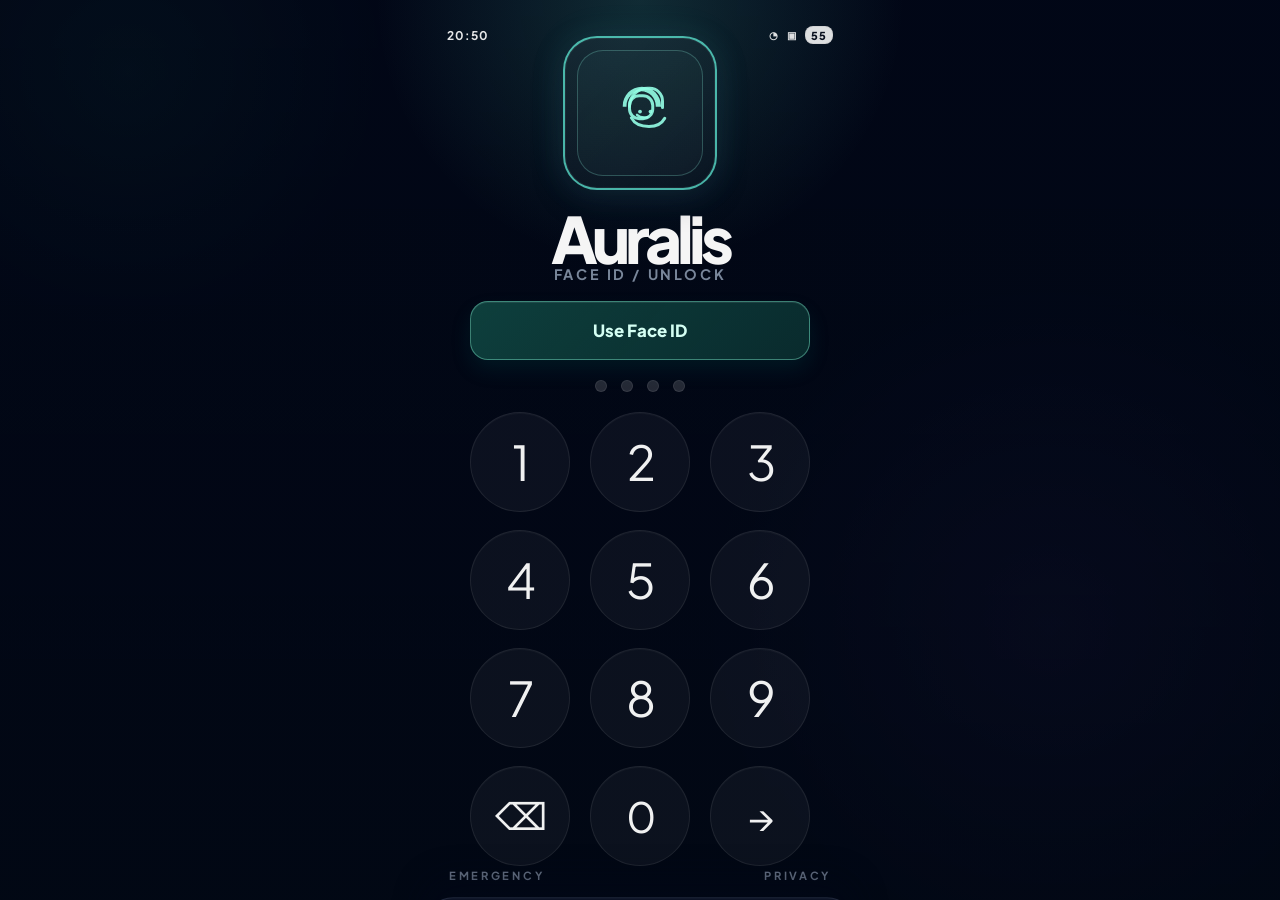
==== commit 40c77380: "Improve Auralis lock screen, Face ID flow, app polish, and fluid interactions" ====
--- a/index.html
+++ b/index.html
@@ -9,7 +9,7 @@
   <meta name="apple-mobile-web-app-title" content="Auralis" />
   <meta name="mobile-web-app-capable" content="yes" />
   <meta name="format-detection" content="telephone=no" />
-  <title>Auralis — iOS Liquid Glass</title>
+  <title>Auralis — Liquid Glass</title>
   <link rel="icon" type="image/svg+xml" href="./assets/teenbank-app-icon.svg" />
   <link rel="apple-touch-icon" href="./assets/teenbank-app-icon.svg" />
   <link rel="manifest" href="./manifest.webmanifest" />
@@ -21,163 +21,557 @@
 
   <style>
     :root {
-      --bg-deep: #020617;
-      --bg-1: #091525;
-      --bg-2: #0f172a;
+      --bg-deep: #020817;
+      --bg-panel: rgba(6, 15, 28, 0.82);
+      --bg-panel-2: rgba(15, 23, 42, 0.7);
       --glass: rgba(255,255,255,0.08);
-      --glass-2: rgba(255,255,255,0.12);
-      --glass-3: rgba(255,255,255,0.18);
-      --glass-strong: rgba(255,255,255,0.22);
-      --line: rgba(255,255,255,0.14);
+      --glass-strong: rgba(255,255,255,0.14);
+      --line: rgba(148,163,184,0.14);
+      --emerald: #5eead4;
+      --emerald-soft: #98f5d7;
+      --emerald-deep: #0f766e;
+      --teal: #2dd4bf;
+      --indigo: #a78bfa;
+      --violet: #8b5cf6;
+      --amber: #fbbf24;
       --text: #f8fafc;
       --muted: #94a3b8;
-      --emerald: #34d399;
-      --emerald-soft: #6ee7b7;
-      --teal: #2dd4bf;
-      --indigo: #8b5cf6;
-      --violet: #a78bfa;
-      --amber: #fbbf24;
-      --shadow: rgba(2,6,23,0.75);
-      --card-glow: rgba(52,211,153,0.35);
-    }
-
-    * { box-sizing: border-box; -webkit-tap-highlight-color: transparent; font-family: 'Plus Jakarta Sans', -apple-system, BlinkMacSystemFont, 'Segoe UI', sans-serif; }
+      --shadow: rgba(2, 6, 23, 0.9);
+    }
+
+    * {
+      box-sizing: border-box;
+      -webkit-tap-highlight-color: transparent;
+      font-family: 'Plus Jakarta Sans', -apple-system, BlinkMacSystemFont, 'Segoe UI', sans-serif;
+      user-select: none;
+    }
+
     html, body {
-      margin: 0; width: 100%; height: 100%;
-      background: radial-gradient(circle at 12% 10%, rgba(52,211,153,0.18), transparent 20%), radial-gradient(circle at 85% 75%, rgba(139,92,246,0.2), transparent 25%), linear-gradient(180deg, #020617 0%, #030712 100%);
-      color: var(--text); overscroll-behavior: none; user-select: none; overflow: hidden;
-    }
-    body { position: relative; min-height: 100dvh; }
-    button, input { font: inherit; }
+      margin: 0;
+      width: 100%;
+      height: 100%;
+      background:
+        radial-gradient(circle at 10% 8%, rgba(52, 211, 153, 0.15), transparent 18%),
+        radial-gradient(circle at 82% 70%, rgba(139, 92, 246, 0.18), transparent 28%),
+        linear-gradient(180deg, #010b16 0%, #020817 100%);
+      color: var(--text);
+      overflow: hidden;
+      overscroll-behavior: none;
+      touch-action: manipulation;
+    }
+
+    body {
+      position: relative;
+      min-height: 100dvh;
+    }
+
+    button, input {
+      font: inherit;
+    }
 
     .app-shell {
-      position: relative; width: 100%; height: 100dvh; display: flex; align-items: center; justify-content: center;
-      overflow: hidden; background: radial-gradient(circle at 30% 10%, rgba(52,211,153,0.18), transparent 16%), radial-gradient(circle at 80% 80%, rgba(168,85,247,0.18), transparent 22%), #020617;
+      position: relative;
+      width: 100%;
+      height: 100dvh;
+      display: flex;
+      align-items: center;
+      justify-content: center;
+      overflow: hidden;
+      background:
+        radial-gradient(circle at 20% 12%, rgba(52,211,153,0.18), transparent 16%),
+        radial-gradient(circle at 80% 80%, rgba(168,85,247,0.15), transparent 22%),
+        #020617;
       transition: opacity 0.35s ease, filter 0.35s ease;
     }
 
     .iphone-frame {
-      position: relative; width: min(100%, 430px); height: 100dvh; background: rgba(2,6,23,0.72); border: 1px solid rgba(148,163,184,0.12); overflow: hidden;
-      backdrop-filter: blur(18px) saturate(150%); -webkit-backdrop-filter: blur(18px) saturate(150%); box-shadow: inset 0 1px 0 rgba(255,255,255,0.15), 0 30px 60px rgba(2,6,23,0.7);
+      position: relative;
+      width: min(100%, 430px);
+      height: 100dvh;
+      background: rgba(2, 6, 23, 0.78);
+      border: 1px solid rgba(148, 163, 184, 0.12);
+      overflow: hidden;
+      box-shadow: inset 0 1px 0 rgba(255,255,255,0.08), 0 30px 60px rgba(2,6,23,0.7);
     }
 
     .ambient-glow {
-      position: absolute; border-radius: 50%; filter: blur(90px); opacity: 0.48; pointer-events: none; animation: pulseGlow 9s ease-in-out infinite alternate;
-    }
+      position: absolute;
+      border-radius: 999px;
+      filter: blur(90px);
+      opacity: 0.48;
+      pointer-events: none;
+      animation: pulseGlow 9s ease-in-out infinite alternate;
+    }
+
     @keyframes pulseGlow {
-      0% { transform: scale(1) translate(0,0); opacity: 0.32; }
-      50% { transform: scale(1.18) translate(18px, -14px); opacity: 0.54; }
-      100% { transform: scale(0.95) translate(-12px, 14px); opacity: 0.38; }
+      0% { transform: scale(1) translate(0,0); opacity: 0.28; }
+      50% { transform: scale(1.16) translate(18px, -12px); opacity: 0.48; }
+      100% { transform: scale(0.96) translate(-12px, 12px); opacity: 0.3; }
     }
 
     .liquid-glass {
-      position: relative; background: linear-gradient(135deg, rgba(255,255,255,0.12), rgba(255,255,255,0.03)); border: 1px solid rgba(255,255,255,0.14);
-      box-shadow: inset 0 1px 1px rgba(255,255,255,0.18), inset 0 -1px 1px rgba(255,255,255,0.04), 0 18px 32px rgba(2,6,23,0.45), 0 2px 15px rgba(15,23,42,0.28);
-      backdrop-filter: blur(28px) saturate(170%); -webkit-backdrop-filter: blur(28px) saturate(170%); overflow: hidden; will-change: transform, box-shadow;
-    }
+      position: relative;
+      background: linear-gradient(135deg, rgba(255,255,255,0.10), rgba(255,255,255,0.02));
+      border: 1px solid rgba(255,255,255,0.12);
+      box-shadow: inset 0 1px 1px rgba(255,255,255,0.16), inset 0 -1px 1px rgba(255,255,255,0.04), 0 20px 32px rgba(2,6,23,0.38), 0 2px 12px rgba(15,23,42,0.18);
+      backdrop-filter: blur(18px) saturate(150%);
+      -webkit-backdrop-filter: blur(18px) saturate(150%);
+      overflow: hidden;
+      will-change: transform, box-shadow;
+    }
+
     .liquid-glass::before {
-      content: ""; position: absolute; inset: 0; background: linear-gradient(115deg, transparent 0%, rgba(255,255,255,0.18) 34%, transparent 60%);
-      transform: translateX(-120%) rotate(16deg); animation: glassSweep 11s ease-in-out infinite; pointer-events: none;
-    }
-    @keyframes glassSweep { 0% { transform: translateX(-130%) rotate(16deg); } 18%, 100% { transform: translateX(120%) rotate(16deg); } }
+      content: "";
+      position: absolute;
+      inset: 0;
+      background: linear-gradient(115deg, transparent 0%, rgba(255,255,255,0.18) 32%, transparent 60%);
+      transform: translateX(-120%) rotate(16deg);
+      animation: glassSweep 11s ease-in-out infinite;
+      pointer-events: none;
+    }
+
+    @keyframes glassSweep {
+      0% { transform: translateX(-130%) rotate(16deg); }
+      18%, 100% { transform: translateX(120%) rotate(16deg); }
+    }
 
     .glass-card {
-      position: relative; background: linear-gradient(135deg, rgba(255,255,255,0.16), rgba(255,255,255,0.04)); border: 1px solid rgba(255,255,255,0.18);
-      box-shadow: 0 30px 70px rgba(15,23,42,0.58), inset 0 1px 1px rgba(255,255,255,0.32); backdrop-filter: blur(36px) saturate(220%); -webkit-backdrop-filter: blur(36px) saturate(220%);
+      position: relative;
+      border: 1px solid rgba(255,255,255,0.14);
+      background: linear-gradient(135deg, rgba(255,255,255,0.12), rgba(255,255,255,0.04));
+      box-shadow: 0 30px 70px rgba(15,23,42,0.52), inset 0 1px 1px rgba(255,255,255,0.2);
+      backdrop-filter: blur(38px) saturate(220%);
+      -webkit-backdrop-filter: blur(38px) saturate(220%);
     }
 
     .no-scrollbar::-webkit-scrollbar { display: none; }
     .no-scrollbar { -ms-overflow-style: none; scrollbar-width: none; }
 
-    .tab-content { transition: opacity 0.34s ease, transform 0.34s cubic-bezier(.16,1,.3,1); }
-    .tab-content.hidden-tab { opacity: 0; transform: translateY(10px) scale(0.98); pointer-events: none; position: absolute; inset: 0; width: 100%; }
-    .nav-pill { transition: all 0.45s cubic-bezier(.34,1.56,.64,1); }
+    .tab-content {
+      transition: opacity 0.28s ease, transform 0.28s cubic-bezier(.16,1,.3,1);
+      will-change: opacity, transform;
+    }
+
+    .tab-content.hidden-tab {
+      position: absolute;
+      inset: 0;
+      opacity: 0;
+      transform: translateY(12px) scale(0.985);
+      pointer-events: none;
+    }
+
+    .nav-pill {
+      transition: all 0.45s cubic-bezier(.34,1.56,.64,1);
+    }
+
     .card-3d-wrapper { perspective: 1200px; }
     .card-3d-inner {
-      transform-style: preserve-3d; transition: transform 0.7s cubic-bezier(.23,1,.32,1), box-shadow 0.35s ease; will-change: transform;
-    }
-    .card-3d-inner:hover { box-shadow: 0 32px 80px rgba(17,24,39,0.68), inset 0 1px 1px rgba(255,255,255,0.34); }
-    .faceid-modal { transition: opacity 0.35s ease, transform 0.35s ease; }
+      transform-style: preserve-3d;
+      transition: transform 0.7s cubic-bezier(.23,1,.32,1), box-shadow 0.35s ease;
+      will-change: transform;
+    }
+    .card-3d-inner:hover {
+      box-shadow: 0 32px 80px rgba(17,24,39,0.68), inset 0 1px 1px rgba(255,255,255,0.3);
+    }
+
+    .interactive { transition: transform 0.18s ease; }
     .interactive:hover { transform: translateY(-1px); }
 
     .lock-screen {
-      position: fixed; inset: 0; z-index: 70; display: flex; align-items: center; justify-content: center; background: radial-gradient(circle at top, rgba(52,211,153,0.15), transparent 22%), linear-gradient(180deg, rgba(2,6,23,0.94) 0%, rgba(2,6,23,0.96) 100%); transition: opacity 0.45s ease, visibility 0.45s ease;
-    }
-    .lock-screen.hidden { opacity: 0; visibility: hidden; pointer-events: none; }
+      position: fixed;
+      inset: 0;
+      z-index: 70;
+      display: flex;
+      align-items: center;
+      justify-content: center;
+      background:
+        radial-gradient(circle at top, rgba(94,234,212,0.16), transparent 24%),
+        linear-gradient(180deg, rgba(2,6,23,0.75), rgba(2,8,20,0.86));
+      transition: opacity 0.35s ease, visibility 0.35s ease;
+    }
+
+    .lock-screen.hidden {
+      opacity: 0;
+      visibility: hidden;
+      pointer-events: none;
+    }
+
     .lock-window {
-      position: relative; width: min(100%, 420px); height: 100dvh; padding: max(12px, env(safe-area-inset-top)) 20px max(30px, env(safe-area-inset-bottom)); display: flex; flex-direction: column; justify-content: space-between;
-      background: rgba(3, 7, 18, 0.25); border: 1px solid rgba(255,255,255,0.1); backdrop-filter: blur(26px) saturate(120%); -webkit-backdrop-filter: blur(26px) saturate(120%);
-    }
-    .status-bar { display: flex; justify-content: space-between; align-items: center; font-size: 12px; font-weight: 700; letter-spacing: 0.08em; color: rgba(255,255,255,0.92); padding-top: 2px; }
-    .status-icons { display: flex; align-items: center; gap: 7px; opacity: 0.9; font-size: 10px; }
-    .lock-main { display: flex; flex-direction: column; align-items: center; text-align: center; gap: 18px; margin-top: -24px; }
+      position: relative;
+      width: min(100%, 430px);
+      height: 100dvh;
+      padding: max(14px, env(safe-area-inset-top)) 20px max(22px, env(safe-area-inset-bottom));
+      display: flex;
+      flex-direction: column;
+      justify-content: center;
+      align-items: center;
+      background: transparent;
+      overflow: hidden;
+    }
+
+    .lock-window::before,
+    .lock-window::after {
+      content: "";
+      position: absolute;
+      left: 50%;
+      transform: translateX(-50%);
+      width: 100%;
+      height: 1px;
+      background: transparent;
+      pointer-events: none;
+    }
+
+    .status-bar {
+      position: absolute;
+      top: 26px;
+      left: 0;
+      right: 0;
+      display: flex;
+      align-items: center;
+      justify-content: space-between;
+      padding: 0 22px;
+      font-size: 12px;
+      font-weight: 700;
+      letter-spacing: 0.08em;
+      color: rgba(255,255,255,0.9);
+    }
+
+    .status-icons {
+      display: flex;
+      align-items: center;
+      gap: 8px;
+      opacity: 0.96;
+      font-size: 10px;
+    }
+
+    .status-battery {
+      display: inline-flex;
+      align-items: center;
+      justify-content: center;
+      min-width: 28px;
+      height: 18px;
+      padding: 0 6px;
+      border-radius: 8px;
+      background: rgba(255,255,255,0.9);
+      color: #0b1220;
+      font-size: 11px;
+      font-weight: 800;
+      box-shadow: inset 0 0 0 1px rgba(0,0,0,0.06);
+    }
+
+    .lock-main {
+      width: 100%;
+      display: flex;
+      flex-direction: column;
+      align-items: center;
+      justify-content: center;
+      text-align: center;
+      gap: 18px;
+      margin-top: 10px;
+    }
+
     .face-id-ring {
-      width: 124px; height: 124px; position: relative; border-radius: 32px; display: flex; align-items: center; justify-content: center; background: linear-gradient(135deg, rgba(255,255,255,0.12), rgba(255,255,255,0.03)); border: 1px solid rgba(110,231,183,0.42);
-      box-shadow: 0 0 30px rgba(52,211,153,0.2), inset 0 0 18px rgba(255,255,255,0.08); animation: pulseRing 2.5s ease-in-out infinite;
-    }
-    .face-id-ring::before { content: ""; position: absolute; inset: 10px; border-radius: 28px; border: 1px solid rgba(110,231,183,0.25); }
+      position: relative;
+      width: 154px;
+      height: 154px;
+      border-radius: 34px;
+      display: flex;
+      align-items: center;
+      justify-content: center;
+      background: linear-gradient(135deg, rgba(255,255,255,0.04), rgba(255,255,255,0.02));
+      border: 2px solid rgba(94,234,212,0.75);
+      box-shadow: inset 0 0 0 1px rgba(255,255,255,0.06), 0 0 35px rgba(94,234,212,0.12), 0 10px 30px rgba(15,23,42,0.35);
+      animation: pulseRing 2.8s ease-in-out infinite;
+    }
+
+    .face-id-ring::before {
+      content: "";
+      position: absolute;
+      inset: 12px;
+      border-radius: 26px;
+      border: 1px solid rgba(148,255,230,0.24);
+      background: linear-gradient(135deg, rgba(94,234,212,0.04), rgba(255,255,255,0.02));
+    }
+
     @keyframes pulseRing {
-      0%, 100% { transform: scale(1); box-shadow: 0 0 20px rgba(52,211,153,0.14), inset 0 0 14px rgba(255,255,255,0.06); }
-      50% { transform: scale(1.04); box-shadow: 0 0 36px rgba(52,211,153,0.28), inset 0 0 18px rgba(255,255,255,0.08); }
-    }
-    .lock-title { font-size: 2.2rem; font-weight: 800; letter-spacing: -0.06em; color: rgba(255,255,255,0.96); margin: 0; }
-    .lock-subtext { font-size: 0.82rem; color: rgba(148,163,184,0.9); letter-spacing: 0.04em; text-transform: uppercase; margin-top: -8px; }
-    .face-btn, .passcode-btn { min-width: 210px; border: 0; border-radius: 18px; padding: 14px 20px; font-weight: 700; letter-spacing: 0.02em; transition: transform 0.2s ease, opacity 0.2s ease; }
-    .face-btn { background: linear-gradient(135deg, rgba(52,211,153,0.25), rgba(45,212,191,0.12)); color: #d1fae5; border: 1px solid rgba(110,231,183,0.4); box-shadow: inset 0 1px 1px rgba(255,255,255,0.16); }
-    .face-btn:active, .passcode-btn:active { transform: scale(0.98); }
-    .passcode-wrap { width: 100%; display: flex; flex-direction: column; align-items: center; gap: 12px; }
-    .passcode-dots { display: flex; gap: 12px; justify-content: center; align-items: center; }
-    .passcode-dot { width: 13px; height: 13px; border-radius: 999px; background: rgba(255,255,255,0.18); border: 1px solid rgba(255,255,255,0.12); transition: all 0.2s ease; }
-    .passcode-dot.active { background: linear-gradient(135deg, rgba(110,231,183,1), rgba(52,211,153,1)); box-shadow: 0 0 20px rgba(52,211,153,0.4); transform: scale(1.08); }
-    .passcode-pad { width: 100%; max-width: 290px; display: grid; grid-template-columns: repeat(3, minmax(0, 1fr)); gap: 12px; margin-top: 8px; }
+      0%, 100% { transform: scale(1); box-shadow: inset 0 0 0 1px rgba(255,255,255,0.06), 0 0 32px rgba(94,234,212,0.10), 0 10px 28px rgba(15,23,42,0.28); }
+      50% { transform: scale(1.025); box-shadow: inset 0 0 0 1px rgba(255,255,255,0.08), 0 0 42px rgba(94,234,212,0.16), 0 12px 36px rgba(15,23,42,0.32); }
+    }
+
+    .lock-title {
+      margin: 0;
+      font-size: clamp(3rem, 5vw, 4.2rem);
+      letter-spacing: -0.08em;
+      font-weight: 800;
+      line-height: 0.95;
+      color: rgba(255,255,255,0.96);
+    }
+
+    .lock-subtext {
+      margin-top: -4px;
+      font-size: 0.9rem;
+      color: rgba(148,163,184,0.82);
+      letter-spacing: 0.18em;
+      text-transform: uppercase;
+      font-weight: 700;
+    }
+
+    .face-btn {
+      width: min(100%, 340px);
+      border: 0;
+      border-radius: 18px;
+      padding: 18px 20px;
+      font-size: 1.05rem;
+      font-weight: 800;
+      background: linear-gradient(135deg, rgba(15,70,66,0.9), rgba(13,59,56,0.7));
+      color: #d4fff3;
+      border: 1px solid rgba(120,230,199,0.45);
+      box-shadow: inset 0 1px 0 rgba(255,255,255,0.08), 0 10px 20px rgba(4, 110, 98, 0.16);
+      transition: transform 0.2s ease, box-shadow 0.2s ease, opacity 0.2s ease;
+    }
+
+    .face-btn:active { transform: scale(0.985); }
+
+    .passcode-wrap {
+      width: 100%;
+      display: flex;
+      flex-direction: column;
+      align-items: center;
+      gap: 14px;
+    }
+
+    .passcode-dots {
+      display: flex;
+      align-items: center;
+      justify-content: center;
+      gap: 14px;
+      min-height: 16px;
+    }
+
+    .passcode-dot {
+      width: 12px;
+      height: 12px;
+      border-radius: 999px;
+      background: rgba(255,255,255,0.14);
+      border: 1px solid rgba(255,255,255,0.08);
+      transition: all 0.18s ease;
+    }
+
+    .passcode-dot.active {
+      background: linear-gradient(135deg, rgba(148,255,230,1), rgba(94,234,212,1));
+      box-shadow: 0 0 16px rgba(94,234,212,0.46);
+      transform: scale(1.08);
+    }
+
+    .passcode-pad {
+      width: min(100%, 340px);
+      display: grid;
+      grid-template-columns: repeat(3, minmax(0, 1fr));
+      gap: 18px 20px;
+      margin-top: 4px;
+    }
+
     .digit {
-      width: 100%; aspect-ratio: 1; border-radius: 999px; background: rgba(255,255,255,0.06); border: 1px solid rgba(255,255,255,0.08); color: rgba(255,255,255,0.94); font-size: 1.5rem; font-weight: 700; display: flex; align-items: center; justify-content: center; transition: transform 0.18s ease, background 0.2s ease;
-    }
-    .digit:active { transform: scale(0.96); background: rgba(255,255,255,0.12); }
-    .digit.zero { font-size: 1.4rem; }
-    .digit-icon { font-size: 1.15rem; }
-    .lock-footer { display: flex; justify-content: space-between; align-items: center; gap: 10px; width: 100%; color: rgba(148,163,184,0.8); font-size: 0.78rem; letter-spacing: 0.04em; text-transform: uppercase; }
-    .lock-footer span:last-child { opacity: 0.75; }
+      width: 100%;
+      aspect-ratio: 1;
+      border-radius: 999px;
+      border: 1px solid rgba(255,255,255,0.08);
+      background: rgba(255,255,255,0.045);
+      color: rgba(255,255,255,0.94);
+      font-size: clamp(2.2rem, 7vw, 3rem);
+      font-weight: 400;
+      letter-spacing: -0.05em;
+      transition: transform 0.18s ease, background 0.18s ease, border-color 0.18s ease, opacity 0.2s ease;
+      display: flex;
+      align-items: center;
+      justify-content: center;
+      box-shadow: inset 0 1px 1px rgba(255,255,255,0.04);
+    }
+
+    .digit:active {
+      transform: scale(0.96);
+      background: rgba(255,255,255,0.12);
+      border-color: rgba(255,255,255,0.14);
+    }
+
+    .digit:disabled {
+      opacity: 0.78;
+      cursor: not-allowed;
+    }
+
+    .digit.zero { font-size: clamp(2rem, 6vw, 2.6rem); }
+    .digit-icon {
+      font-size: clamp(1.7rem, 4.6vw, 2.3rem);
+      font-weight: 400;
+    }
+
+    .lock-footer {
+      position: absolute;
+      left: 24px;
+      right: 24px;
+      bottom: 18px;
+      display: flex;
+      justify-content: space-between;
+      align-items: center;
+      gap: 12px;
+      color: rgba(148,163,184,0.7);
+      font-size: 0.7rem;
+      letter-spacing: 0.24em;
+      text-transform: uppercase;
+      font-weight: 700;
+    }
 
     .sheet-backdrop {
-      position: fixed; inset: 0; background: rgba(2,6,23,0.5); backdrop-filter: blur(8px); -webkit-backdrop-filter: blur(8px); opacity: 0; visibility: hidden; transition: all 0.24s ease; z-index: 60;
-    }
-    .sheet-backdrop.visible { opacity: 1; visibility: visible; }
+      position: fixed;
+      inset: 0;
+      background: rgba(2,6,23,0.52);
+      backdrop-filter: blur(8px);
+      -webkit-backdrop-filter: blur(8px);
+      opacity: 0;
+      visibility: hidden;
+      transition: all 0.22s ease;
+      z-index: 60;
+    }
+
+    .sheet-backdrop.visible {
+      opacity: 1;
+      visibility: visible;
+    }
+
     .action-sheet {
-      position: fixed; left: 50%; bottom: 18px; transform: translate(-50%, 120%); width: min(100% - 20px, 430px); background: rgba(15,23,42,0.84); border: 1px solid rgba(148,163,184,0.15); border-radius: 28px 28px 22px 22px; box-shadow: 0 -18px 50px rgba(2,6,23,0.7); padding: 16px 16px 12px; z-index: 70; transition: transform 0.28s ease;
-    }
-    .action-sheet.open { transform: translate(-50%, 0); }
-    .sheet-handle { width: 48px; height: 5px; background: rgba(255,255,255,0.18); border-radius: 999px; margin: 0 auto 12px; }
-    .action-row { display: grid; grid-template-columns: repeat(2, minmax(0, 1fr)); gap: 10px; }
+      position: fixed;
+      left: 50%;
+      bottom: 18px;
+      transform: translate(-50%, 120%);
+      width: min(100% - 18px, 430px);
+      background: rgba(15,23,42,0.82);
+      border: 1px solid rgba(148,163,184,0.15);
+      border-radius: 28px 28px 22px 22px;
+      box-shadow: 0 -18px 32px rgba(2,6,23,0.42);
+      padding: 12px 14px 16px;
+      z-index: 70;
+      transition: transform 0.25s ease;
+    }
+
+    .action-sheet.open {
+      transform: translate(-50%, 0);
+    }
+
+    .sheet-handle {
+      width: 52px;
+      height: 5px;
+      background: rgba(255,255,255,0.18);
+      border-radius: 999px;
+      margin: 0 auto 12px;
+    }
+
+    .sheet-header {
+      margin: 0 0 12px;
+      font-size: 0.82rem;
+      font-weight: 700;
+      letter-spacing: 0.06em;
+      text-transform: uppercase;
+      color: rgba(226,232,240,0.8);
+    }
+
+    .action-row {
+      display: grid;
+      grid-template-columns: repeat(2, minmax(0, 1fr));
+      gap: 10px;
+    }
+
     .action-option {
-      width: 100%; border: 1px solid rgba(255,255,255,0.08); background: rgba(255,255,255,0.03); color: white; border-radius: 18px; padding: 14px 10px; display: flex; flex-direction: column; align-items: center; gap: 8px; font-weight: 700; transition: transform 0.2s ease, border-color 0.2s ease, background 0.2s ease;
-    }
-    .action-option:active { transform: scale(0.98); }
-    .action-option.active { border-color: rgba(110,231,183,0.7); background: rgba(52,211,153,0.12); }
+      width: 100%;
+      border: 1px solid rgba(255,255,255,0.08);
+      background: rgba(255,255,255,0.035);
+      color: white;
+      border-radius: 18px;
+      padding: 14px 10px;
+      display: flex;
+      flex-direction: column;
+      align-items: center;
+      justify-content: center;
+      gap: 8px;
+      text-align: center;
+      font-size: 0.8rem;
+      font-weight: 700;
+      transition: transform 0.18s ease, border-color 0.18s ease, background 0.18s ease;
+    }
+
+    .action-option:active {
+      transform: scale(0.98);
+    }
+
+    .action-option.active {
+      border-color: rgba(110,231,183,0.7);
+      background: rgba(52,211,153,0.12);
+    }
 
     .toast {
-      position: fixed; left: 50%; bottom: 110px; transform: translateX(-50%) translateY(16px); background: rgba(15,23,42,0.9); color: white; border: 1px solid rgba(255,255,255,0.1); border-radius: 999px; padding: 10px 16px; font-size: 12px; letter-spacing: 0.04em; opacity: 0; pointer-events: none; transition: all 0.25s ease; z-index: 80;
-    }
-    .toast.show { opacity: 1; transform: translateX(-50%) translateY(0); }
-
-    @media (max-width: 420px) { .lock-title { font-size: 1.95rem; } }
+      position: fixed;
+      left: 50%;
+      bottom: 120px;
+      transform: translateX(-50%) translateY(16px);
+      background: rgba(15,23,42,0.9);
+      color: #f8fafc;
+      border: 1px solid rgba(255,255,255,0.08);
+      border-radius: 999px;
+      padding: 10px 16px;
+      font-size: 0.75rem;
+      font-weight: 700;
+      letter-spacing: 0.04em;
+      opacity: 0;
+      transition: opacity 0.2s ease, transform 0.2s ease;
+      z-index: 120;
+      white-space: nowrap;
+    }
+
+    .toast.show {
+      opacity: 1;
+      transform: translateX(-50%) translateY(0);
+    }
+
+    .page-shell {
+      position: absolute;
+      inset: 0;
+      opacity: 0;
+      transition: opacity 0.3s ease;
+    }
+
+    .page-shell.ready {
+      opacity: 1;
+    }
+
+    @media (max-width: 420px) {
+      .lock-title { font-size: 2.8rem; }
+      .face-btn { width: min(100%, 310px); }
+      .passcode-pad { width: min(100%, 310px); }
+    }
   </style>
 </head>
 <body>
   <div id="lock-screen" class="lock-screen">
     <div class="lock-window">
-      <div class="status-bar">
-        <span>9:41</span>
+      <div class="status-bar" aria-hidden="true">
+        <span>20:50</span>
         <div class="status-icons">
           <span>◔</span>
           <span>▣</span>
-          <span>◉</span>
+          <span class="status-battery">55</span>
         </div>
       </div>
 
       <div class="lock-main">
-        <div class="face-id-ring">
-          <i data-lucide="scan-face" class="w-14 h-14 text-emerald-300"></i>
+        <div class="face-id-ring" aria-label="Face ID">
+          <svg viewBox="0 0 96 96" width="72" height="72" fill="none" xmlns="http://www.w3.org/2000/svg" aria-hidden="true">
+            <path d="M30 38.5C30 27.7 38.7 19 49.5 19C60.3 19 69 27.7 69 38.5V39.5H76V38.5C76 24.4 64.6 13 50.5 13C36.4 13 25 24.4 25 38.5V39.5H30V38.5Z" fill="rgba(148,255,230,0.9)"/>
+            <path d="M34 38C34 30.8 39.8 25 47 25H52C59.2 25 65 30.8 65 38V42.5C65 49.7 59.2 55.5 52 55.5H47C39.8 55.5 34 49.7 34 42.5V38Z" stroke="rgba(148,255,230,0.9)" stroke-width="4" stroke-linecap="round"/>
+            <path d="M34 39C34 25.7 44.7 15 58 15H61C70.4 15 78 22.6 78 32V40.5" stroke="rgba(148,255,230,0.9)" stroke-width="4" stroke-linecap="round"/>
+            <path d="M36.5 54.5C40.5 62 48 66 60 66C69.5 66 77.3 61.8 81 55" stroke="rgba(148,255,230,0.9)" stroke-width="4" stroke-linecap="round"/>
+            <circle cx="48" cy="46" r="2.5" fill="rgba(148,255,230,0.9)"/>
+            <circle cx="62" cy="46" r="2.5" fill="rgba(148,255,230,0.9)"/>
+            <path d="M44 50.5C47.5 53.8 52 54.5 58 53.5" stroke="rgba(148,255,230,0.9)" stroke-width="3.2" stroke-linecap="round"/>
+          </svg>
         </div>
 
         <div>
@@ -185,7 +579,7 @@
           <div class="lock-subtext">Face ID / Unlock</div>
         </div>
 
-        <button id="biometric-btn" class="face-btn">Use Face ID</button>
+        <button id="biometric-btn" class="face-btn" type="button">Use Face ID</button>
 
         <div class="passcode-wrap">
           <div class="passcode-dots" aria-label="PIN dots">
@@ -196,18 +590,18 @@
           </div>
 
           <div class="passcode-pad" aria-label="PIN keypad">
-            <button class="digit" data-value="1">1</button>
-            <button class="digit" data-value="2">2</button>
-            <button class="digit" data-value="3">3</button>
-            <button class="digit" data-value="4">4</button>
-            <button class="digit" data-value="5">5</button>
-            <button class="digit" data-value="6">6</button>
-            <button class="digit" data-value="7">7</button>
-            <button class="digit" data-value="8">8</button>
-            <button class="digit" data-value="9">9</button>
-            <button class="digit digit-icon" data-value="delete" aria-label="delete">⌫</button>
-            <button class="digit zero" data-value="0">0</button>
-            <button class="digit digit-icon" data-value="enter" aria-label="enter">→</button>
+            <button class="digit" data-value="1" type="button">1</button>
+            <button class="digit" data-value="2" type="button">2</button>
+            <button class="digit" data-value="3" type="button">3</button>
+            <button class="digit" data-value="4" type="button">4</button>
+            <button class="digit" data-value="5" type="button">5</button>
+            <button class="digit" data-value="6" type="button">6</button>
+            <button class="digit" data-value="7" type="button">7</button>
+            <button class="digit" data-value="8" type="button">8</button>
+            <button class="digit" data-value="9" type="button">9</button>
+            <button class="digit digit-icon" data-value="delete" type="button" aria-label="delete">⌫</button>
+            <button class="digit zero" data-value="0" type="button">0</button>
+            <button class="digit digit-icon" data-value="enter" type="button" aria-label="enter">→</button>
           </div>
         </div>
       </div>
@@ -219,7 +613,7 @@
     </div>
   </div>
 
-  <div id="app-shell" class="app-shell" aria-live="polite">
+  <div id="app-shell" class="app-shell page-shell" aria-live="polite">
     <div class="iphone-frame">
       <div class="ambient-glow w-96 h-96 bg-emerald-500/30 -top-20 -left-20"></div>
       <div class="ambient-glow w-80 h-80 bg-indigo-500/30 top-1/3 -right-16" style="animation-delay:-2.5s;"></div>
@@ -229,7 +623,7 @@
         <header class="flex items-center justify-between py-3 mb-2 shrink-0">
           <div class="flex items-center space-x-3">
             <div class="relative shrink-0">
-              <img id="user-avatar" src="./assets/teenbank-avatar.svg" alt="Auralis avatar" class="w-11 h-11 rounded-full object-cover border-2 border-emerald-400/80 shadow-lg ring-2 ring-emerald-400/30" />
+              <img id="user-avatar" src="data:image/svg+xml,%3Csvg xmlns='http://www.w3.org/2000/svg' viewBox='0 0 120 120'%3E%3Cdefs%3E%3ClinearGradient id='g' x1='0' x2='1' y1='0' y2='1'%3E%3Cstop offset='0' stop-color='%230b1326'/%3E%3Cstop offset='1' stop-color='%2317c9a1'/%3E%3C/linearGradient%3E%3C/defs%3E%3Crect width='120' height='120' rx='36' fill='url(%23g)'/%3E%3Ccircle cx='60' cy='48' r='20' fill='%23d5fff4'/%3E%3Cpath d='M34 94c7-14 20-23 26-23s19 9 26 23' fill='%23d5fff4'/%3E%3Crect x='18' y='18' width='84' height='84' rx='30' fill='none' stroke='%2399f6e4' stroke-opacity='.45'/%3E%3C/svg%3E" alt="Auralis avatar" class="w-11 h-11 rounded-full object-cover border-2 border-emerald-300/80 shadow-lg ring-2 ring-emerald-400/20" />
               <div class="absolute bottom-0 right-0 w-3.5 h-3.5 bg-emerald-400 border-2 border-slate-950 rounded-full"></div>
             </div>
             <div>
@@ -245,10 +639,10 @@
             <button id="install-button" onclick="installApp()" class="hidden w-10 h-10 rounded-full liquid-glass flex items-center justify-center text-emerald-300 active:scale-90 transition">
               <i data-lucide="download" class="w-4 h-4"></i>
             </button>
-            <button onclick="triggerFaceID()" class="w-10 h-10 rounded-full liquid-glass flex items-center justify-center text-emerald-300 active:scale-90 transition">
+            <button onclick="triggerFaceID()" class="w-10 h-10 rounded-full liquid-glass flex items-center justify-center text-emerald-300 active:scale-90 transition" type="button" aria-label="Face ID">
               <i data-lucide="scan-face" class="w-5 h-5"></i>
             </button>
-            <button onclick="toggleNotifications()" class="relative w-10 h-10 rounded-full liquid-glass flex items-center justify-center text-slate-200 active:scale-90 transition">
+            <button onclick="toggleNotifications()" class="relative w-10 h-10 rounded-full liquid-glass flex items-center justify-center text-slate-200 active:scale-90 transition" type="button" aria-label="Notifications">
               <i data-lucide="bell" class="w-5 h-5"></i>
               <span class="absolute top-2.5 right-2.5 w-2 h-2 bg-emerald-400 rounded-full ring-2 ring-slate-950 animate-ping"></span>
               <span class="absolute top-2.5 right-2.5 w-2 h-2 bg-emerald-400 rounded-full ring-2 ring-slate-950"></span>
@@ -256,13 +650,13 @@
           </div>
         </header>
 
-        <div class="flex-1 relative overflow-y-auto no-scrollbar pb-28">
+        <div class="flex-1 relative overflow-y-auto no-scrollbar pb-28" style="overscroll-behavior:none;">
           <section id="tab-home" class="tab-content space-y-5">
             <div class="card-3d-wrapper py-1">
               <div id="bank-card" class="card-3d-inner relative w-full h-56 rounded-[2rem] p-5 flex flex-col justify-between glass-card overflow-hidden shadow-[0_30px_80px_rgba(15,23,42,0.7)] cursor-pointer">
                 <div class="absolute -right-10 -bottom-10 w-40 h-40 bg-emerald-500/25 rounded-full blur-3xl"></div>
-                <div class="absolute -left-12 -top-12 w-40 h-40 bg-violet-500/18 rounded-full blur-3xl"></div>
-                <div class="absolute inset-0 bg-[radial-gradient(circle_at_top,_rgba(255,255,255,0.2),_transparent_35%),linear-gradient(135deg,_rgba(255,255,255,0.08),_rgba(255,255,255,0)_65%)]"></div>
+                <div class="absolute -left-12 -top-12 w-40 h-40 bg-violet-500/15 rounded-full blur-3xl"></div>
+                <div class="absolute inset-0 bg-[radial-gradient(circle_at_top,_rgba(255,255,255,0.18),_transparent_35%),linear-gradient(135deg,_rgba(255,255,255,0.08),_rgba(255,255,255,0)_65%)]"></div>
 
                 <div class="flex justify-between items-start z-10">
                   <div>
@@ -279,7 +673,7 @@
                   <div class="w-12 h-9 rounded-xl bg-gradient-to-tr from-amber-300 via-yellow-400 to-amber-200 p-0.5 flex flex-col justify-between shadow-inner">
                     <div class="w-full h-full border border-slate-900/20 rounded-lg opacity-70"></div>
                   </div>
-                  <button onclick="flipCard(event)" class="text-[10px] bg-white/8 hover:bg-white/12 active:scale-95 backdrop-blur-md px-3 py-1.5 rounded-full border border-white/20 text-white flex items-center gap-1.5">
+                  <button onclick="flipCard(event)" class="text-[10px] bg-white/8 hover:bg-white/12 active:scale-95 backdrop-blur-md px-3 py-1.5 rounded-full border border-white/20 text-white flex items-center gap-1.5" type="button">
                     <i data-lucide="rotate-cw" class="w-3 h-3"></i>
                     <span>CVV / Деталі</span>
                   </button>
@@ -299,25 +693,25 @@
             </div>
 
             <div class="grid grid-cols-4 gap-3">
-              <button onclick="openAction('send')" class="group flex flex-col items-center gap-2">
+              <button onclick="openAction('send')" class="group flex flex-col items-center gap-2" type="button">
                 <div class="interactive w-14 h-14 rounded-2xl liquid-glass flex items-center justify-center text-emerald-300 shadow-lg">
                   <i data-lucide="arrow-up-right" class="w-6 h-6"></i>
                 </div>
                 <span class="text-[11px] text-slate-300 font-medium">Переказ</span>
               </button>
-              <button onclick="openTopUp()" class="group flex flex-col items-center gap-2">
+              <button onclick="openTopUp()" class="group flex flex-col items-center gap-2" type="button">
                 <div class="interactive w-14 h-14 rounded-2xl liquid-glass flex items-center justify-center text-teal-300 shadow-lg">
                   <i data-lucide="plus" class="w-6 h-6"></i>
                 </div>
                 <span class="text-[11px] text-slate-300 font-medium">Поповнити</span>
               </button>
-              <button onclick="openAction('jar')" class="group flex flex-col items-center gap-2">
+              <button onclick="openAction('jar')" class="group flex flex-col items-center gap-2" type="button">
                 <div class="interactive w-14 h-14 rounded-2xl liquid-glass flex items-center justify-center text-indigo-300 shadow-lg">
                   <i data-lucide="piggy-bank" class="w-6 h-6"></i>
                 </div>
                 <span class="text-[11px] text-slate-300 font-medium">Скарб</span>
               </button>
-              <button onclick="openAction('more')" class="group flex flex-col items-center gap-2">
+              <button onclick="openAction('more')" class="group flex flex-col items-center gap-2" type="button">
                 <div class="interactive w-14 h-14 rounded-2xl liquid-glass flex items-center justify-center text-violet-300 shadow-lg">
                   <i data-lucide="grid" class="w-6 h-6"></i>
                 </div>
@@ -338,19 +732,19 @@
                   <span class="text-[10px] text-slate-400">Новий</span>
                 </div>
                 <div onclick="quickTransfer('Макс')" class="flex flex-col items-center space-y-1.5 shrink-0 cursor-pointer group">
-                  <img src="https://images.unsplash.com/photo-1539571696357-5a69c17a67c6?w=100&auto=format&fit=crop&q=80" class="w-12 h-12 rounded-full object-cover group-active:scale-90 transition ring-2 ring-emerald-400/30" />
+                  <img src="https://images.unsplash.com/photo-1539571696357-5a69c17a67c6?w=100&auto=format&fit=crop&q=80" class="w-12 h-12 rounded-full object-cover group-active:scale-90 transition ring-2 ring-emerald-400/15" alt="Макс" />
                   <span class="text-[10px] text-slate-200 font-medium">Макс</span>
                 </div>
                 <div onclick="quickTransfer('Софія')" class="flex flex-col items-center space-y-1.5 shrink-0 cursor-pointer group">
-                  <img src="https://images.unsplash.com/photo-1517841905240-472988babdf9?w=100&auto=format&fit=crop&q=80" class="w-12 h-12 rounded-full object-cover group-active:scale-90 transition ring-2 ring-emerald-400/30" />
+                  <img src="https://images.unsplash.com/photo-1517841905240-472988babdf9?w=100&auto=format&fit=crop&q=80" class="w-12 h-12 rounded-full object-cover group-active:scale-90 transition ring-2 ring-emerald-400/15" alt="Софія" />
                   <span class="text-[10px] text-slate-200 font-medium">Софія</span>
                 </div>
                 <div onclick="quickTransfer('Денис')" class="flex flex-col items-center space-y-1.5 shrink-0 cursor-pointer group">
-                  <img src="https://images.unsplash.com/photo-1507003211169-0a1dd7228f2d?w=100&auto=format&fit=crop&q=80" class="w-12 h-12 rounded-full object-cover group-active:scale-90 transition ring-2 ring-emerald-400/30" />
+                  <img src="https://images.unsplash.com/photo-1507003211169-0a1dd7228f2d?w=100&auto=format&fit=crop&q=80" class="w-12 h-12 rounded-full object-cover group-active:scale-90 transition ring-2 ring-emerald-400/15" alt="Денис" />
                   <span class="text-[10px] text-slate-200 font-medium">Денис</span>
                 </div>
                 <div onclick="quickTransfer('Аліна')" class="flex flex-col items-center space-y-1.5 shrink-0 cursor-pointer group">
-                  <img src="https://images.unsplash.com/photo-1524504388940-b1c1722653e1?w=100&auto=format&fit=crop&q=80" class="w-12 h-12 rounded-full object-cover group-active:scale-90 transition ring-2 ring-emerald-400/30" />
+                  <img src="https://images.unsplash.com/photo-1524504388940-b1c1722653e1?w=100&auto=format&fit=crop&q=80" class="w-12 h-12 rounded-full object-cover group-active:scale-90 transition ring-2 ring-emerald-400/15" alt="Аліна" />
                   <span class="text-[10px] text-slate-200 font-medium">Аліна</span>
                 </div>
               </div>
@@ -474,7 +868,7 @@
                 <h2 class="text-xl font-bold text-white">Скарбнички</h2>
                 <p class="text-xs text-slate-400">Накопичуй на свої мрії з +7% річних</p>
               </div>
-              <button class="w-9 h-9 rounded-full bg-emerald-400 text-slate-950 flex items-center justify-center font-bold shadow-lg active:scale-90 transition">
+              <button class="w-9 h-9 rounded-full bg-emerald-400 text-slate-950 flex items-center justify-center font-bold shadow-lg active:scale-90 transition" type="button">
                 <i data-lucide="plus" class="w-5 h-5"></i>
               </button>
             </div>
@@ -497,7 +891,7 @@
 
               <div class="flex justify-between items-center pt-1">
                 <span class="text-[11px] text-slate-400">+₴ 70.00 відсоток цього місяця</span>
-                <button onclick="topUpJar('AirPods Max')" class="text-[11px] font-bold text-emerald-300 hover:text-emerald-200">Поповнити +</button>
+                <button onclick="topUpJar('AirPods Max')" class="text-[11px] font-bold text-emerald-300 hover:text-emerald-200" type="button">Поповнити +</button>
               </div>
             </div>
 
@@ -528,13 +922,13 @@
             <div class="liquid-glass rounded-3xl p-4 space-y-4">
               <h3 class="text-sm font-bold text-slate-200">Дизайн картки</h3>
               <div class="grid grid-cols-3 gap-3">
-                <button onclick="setCardSkin('emerald')" class="h-16 rounded-xl bg-gradient-to-br from-emerald-500 to-teal-700 border-2 border-emerald-300 shadow-lg active:scale-95">
+                <button onclick="setCardSkin('emerald')" class="h-16 rounded-xl bg-gradient-to-br from-emerald-500 to-teal-700 border-2 border-emerald-300 shadow-lg active:scale-95" type="button">
                   <span class="text-xs font-bold text-white">Emerald</span>
                 </button>
-                <button onclick="setCardSkin('purple')" class="h-16 rounded-xl bg-gradient-to-br from-violet-600 to-indigo-800 border border-white/20 active:scale-95">
+                <button onclick="setCardSkin('purple')" class="h-16 rounded-xl bg-gradient-to-br from-violet-600 to-indigo-800 border border-white/20 active:scale-95" type="button">
                   <span class="text-xs font-bold text-white">Purple</span>
                 </button>
-                <button onclick="setCardSkin('gold')" class="h-16 rounded-xl bg-gradient-to-br from-amber-400 to-yellow-600 border border-white/20 active:scale-95">
+                <button onclick="setCardSkin('gold')" class="h-16 rounded-xl bg-gradient-to-br from-amber-400 to-yellow-600 border border-white/20 active:scale-95" type="button">
                   <span class="text-xs font-bold text-slate-950">Gold</span>
                 </button>
               </div>
@@ -568,32 +962,32 @@
                       <p class="text-[11px] text-slate-400">Встановити на головний екран</p>
                     </div>
                   </div>
-                  <button onclick="installApp()" class="px-3 py-2 text-[11px] font-bold rounded-full bg-white/10 border border-white/15 text-white">Встановити</button>
+                  <button onclick="installApp()" class="px-3 py-2 text-[11px] font-bold rounded-full bg-white/10 border border-white/15 text-white" type="button">Встановити</button>
                 </div>
               </div>
             </div>
           </section>
         </div>
 
-        <nav class="absolute bottom-[env(safe-area-inset-bottom,12px)] left-4 right-4 h-16 rounded-full liquid-glass p-1.5 flex items-center justify-between z-50 shadow-2xl border border-white/15">
+        <nav class="absolute bottom-[env(safe-area-inset-bottom,12px)] left-4 right-4 h-16 rounded-full liquid-glass p-1.5 flex items-center justify-between z-50 shadow-2xl border border-white/15" aria-label="Main navigation">
           <div id="nav-pill" class="nav-pill absolute h-[calc(100%-10px)] w-[calc(25%-4px)] bg-white/12 backdrop-blur-md rounded-full border border-white/15 shadow-inner top-1.5 left-1.5 pointer-events-none"></div>
 
-          <button onclick="switchTab('home', 0)" class="relative flex-1 h-full flex flex-col items-center justify-center text-emerald-300 z-10 transition">
+          <button onclick="switchTab('home', 0)" type="button" class="relative flex-1 h-full flex flex-col items-center justify-center text-emerald-300 z-10 transition">
             <i data-lucide="home" class="w-5 h-5"></i>
             <span class="text-[10px] font-bold mt-0.5">Головна</span>
           </button>
 
-          <button onclick="switchTab('analytics', 1)" class="relative flex-1 h-full flex flex-col items-center justify-center text-slate-400 z-10 transition">
+          <button onclick="switchTab('analytics', 1)" type="button" class="relative flex-1 h-full flex flex-col items-center justify-center text-slate-400 z-10 transition">
             <i data-lucide="pie-chart" class="w-5 h-5"></i>
             <span class="text-[10px] font-bold mt-0.5">Аналітика</span>
           </button>
 
-          <button onclick="switchTab('vault', 2)" class="relative flex-1 h-full flex flex-col items-center justify-center text-slate-400 z-10 transition">
+          <button onclick="switchTab('vault', 2)" type="button" class="relative flex-1 h-full flex flex-col items-center justify-center text-slate-400 z-10 transition">
             <i data-lucide="piggy-bank" class="w-5 h-5"></i>
             <span class="text-[10px] font-bold mt-0.5">Скарб</span>
           </button>
 
-          <button onclick="switchTab('settings', 3)" class="relative flex-1 h-full flex flex-col items-center justify-center text-slate-400 z-10 transition">
+          <button onclick="switchTab('settings', 3)" type="button" class="relative flex-1 h-full flex flex-col items-center justify-center text-slate-400 z-10 transition">
             <i data-lucide="sliders" class="w-5 h-5"></i>
             <span class="text-[10px] font-bold mt-0.5">Стиль</span>
           </button>
@@ -615,7 +1009,7 @@
   <div id="sheet-backdrop" class="sheet-backdrop" onclick="closeActionSheet()"></div>
   <div id="action-sheet" class="action-sheet" role="dialog" aria-modal="true" aria-label="Меню дій">
     <div class="sheet-handle"></div>
-    <div id="sheet-header" class="mb-4 text-sm font-semibold text-slate-200">Оберіть дію</div>
+    <div id="sheet-header" class="sheet-header">Оберіть дію</div>
     <div id="sheet-content" class="space-y-3"></div>
   </div>
   <div id="toast" class="toast">Готово</div>
@@ -632,8 +1026,12 @@
     const actionSheet = document.getElementById('action-sheet');
     const sheetContent = document.getElementById('sheet-content');
     const toast = document.getElementById('toast');
+    const faceModal = document.getElementById('faceid-modal');
+
     let enteredPin = '';
     let balance = 14850.5;
+    let biometricLock = false;
+    let actionSheetOpen = false;
 
     function formatBalance(value) {
       return new Intl.NumberFormat('uk-UA', { minimumFractionDigits: 2, maximumFractionDigits: 2 }).format(value).replace(',', '.');
@@ -666,11 +1064,15 @@
       dots.forEach((dot, index) => dot.classList.toggle('active', index < current));
     }
 
+    function showApp() {
+      appShell.classList.add('ready');
+      lockScreen.classList.add('hidden');
+      setTimeout(() => switchTab('home', 0), 140);
+    }
+
     function unlockApp() {
-      lockScreen.classList.add('hidden');
-      appShell.style.opacity = '1';
-      appShell.style.filter = 'none';
-      setTimeout(() => switchTab('home', 0), 200);
+      showApp();
+      biometricLock = false;
     }
 
     function validatePin() {
@@ -682,8 +1084,8 @@
         setTimeout(() => {
           clearPin();
           digits.forEach(d => d.disabled = false);
-          alert('Невірний код. Спробуйте ще раз.');
-        }, 300);
+          showToast('Невірний код');
+        }, 260);
       }
     }
 
@@ -693,27 +1095,42 @@
         renderPin(enteredPin);
         return;
       }
+
       if (value === 'enter') {
         if (enteredPin.length < 4) {
-          alert('Введіть 4-значний код для розблокування.');
+          showToast('Введіть 4-значний код');
           return;
         }
         validatePin();
         return;
       }
+
       if (enteredPin.length >= 4) return;
       enteredPin += value;
       renderPin(enteredPin);
       if (enteredPin.length === 4) setTimeout(validatePin, 180);
     }
 
+    function triggerFaceID() {
+      if (biometricLock) return;
+      biometricLock = true;
+      faceModal.classList.remove('opacity-0', 'pointer-events-none');
+      faceModal.classList.add('opacity-100');
+      showToast('Face ID активовано');
+
+      setTimeout(() => {
+        faceModal.classList.add('opacity-0', 'pointer-events-none');
+        faceModal.classList.remove('opacity-100');
+        unlockApp();
+      }, 1200);
+    }
+
     document.querySelectorAll('.digit').forEach(button => {
       button.addEventListener('click', () => handlePinInput(button.dataset.value));
     });
 
     document.getElementById('biometric-btn').addEventListener('click', () => {
       triggerFaceID();
-      setTimeout(unlockApp, 1600);
     });
 
     let deferredPrompt = null;
@@ -726,7 +1143,7 @@
 
     function installApp() {
       if (!deferredPrompt) {
-        alert('Додаток вже встановлений або браузер не підтримує PWA-інсталяцію.');
+        showToast('PWA вже встановлено');
         return;
       }
       deferredPrompt.prompt();
@@ -765,16 +1182,6 @@
       const card = document.getElementById('bank-card');
       isFlipped = !isFlipped;
       card.style.transform = isFlipped ? 'rotateY(180deg) rotateX(10deg)' : 'rotateY(0deg) rotateX(0deg)';
-    }
-
-    function triggerFaceID() {
-      const modal = document.getElementById('faceid-modal');
-      modal.classList.remove('opacity-0', 'pointer-events-none');
-      modal.classList.add('opacity-100');
-      setTimeout(() => {
-        modal.classList.add('opacity-0', 'pointer-events-none');
-        modal.classList.remove('opacity-100');
-      }, 1200);
     }
 
     function toggleNotifications() {
@@ -845,16 +1252,16 @@
       document.getElementById('sheet-header').textContent = 'Поповнити баланс';
       sheetContent.innerHTML = `
         <div class="grid grid-cols-2 gap-2 mb-3">
-          <button class="action-option" data-amount="100"><span>+₴ 100</span></button>
-          <button class="action-option" data-amount="250"><span>+₴ 250</span></button>
-          <button class="action-option" data-amount="500"><span>+₴ 500</span></button>
-          <button class="action-option" data-amount="1000"><span>+₴ 1000</span></button>
+          <button class="action-option" data-amount="100" type="button"><span>+₴ 100</span></button>
+          <button class="action-option" data-amount="250" type="button"><span>+₴ 250</span></button>
+          <button class="action-option" data-amount="500" type="button"><span>+₴ 500</span></button>
+          <button class="action-option" data-amount="1000" type="button"><span>+₴ 1000</span></button>
         </div>
         <div class="flex items-center gap-2 rounded-2xl border border-white/10 bg-white/5 px-3 py-2">
           <span class="text-slate-400 text-sm">₴</span>
           <input id="custom-topup" type="number" min="50" step="50" value="300" class="w-full bg-transparent text-white outline-none placeholder:text-slate-500" placeholder="Інша сума" />
         </div>
-        <button id="confirm-topup" class="mt-3 w-full rounded-2xl bg-emerald-500 text-slate-950 font-bold py-3 active:scale-[0.98]">Поповнити</button>
+        <button id="confirm-topup" type="button" class="mt-3 w-full rounded-2xl bg-emerald-500 text-slate-950 font-bold py-3 active:scale-[0.98]">Поповнити</button>
       `;
 
       sheetContent.querySelectorAll('[data-amount]').forEach(button => {
@@ -904,11 +1311,13 @@
     }
 
     function openActionSheet() {
+      actionSheetOpen = true;
       sheetBackdrop.classList.add('visible');
       actionSheet.classList.add('open');
     }
 
     function closeActionSheet() {
+      actionSheetOpen = false;
       sheetBackdrop.classList.remove('visible');
       actionSheet.classList.remove('open');
     }
@@ -917,6 +1326,8 @@
     window.addEventListener('keydown', (event) => {
       if (event.key === 'Escape') closeActionSheet();
     });
+
+    document.getElementById('sheet-backdrop').addEventListener('click', closeActionSheet);
   </script>
 </body>
 </html>
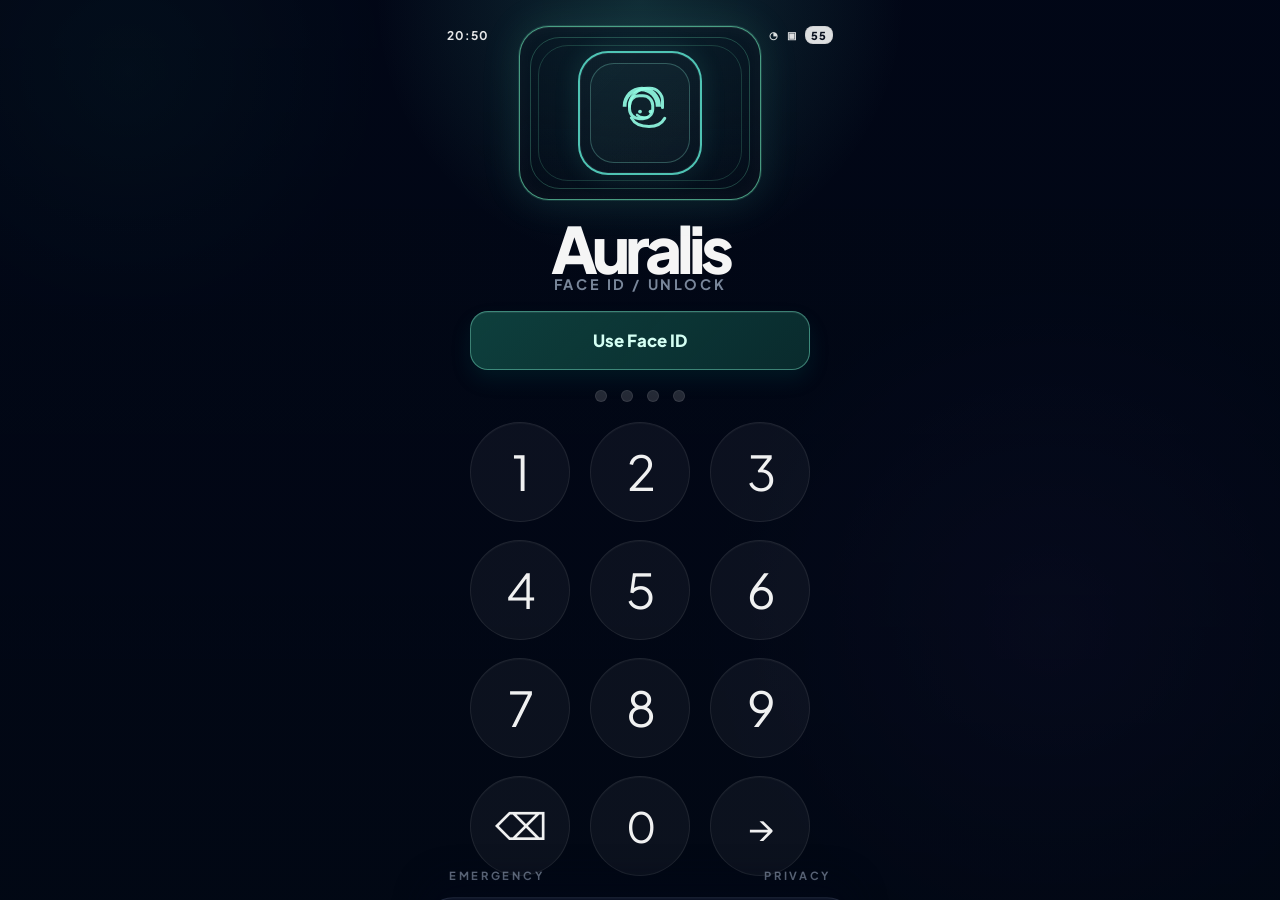
==== commit 32ccfe77: "Fix the Face ID frame to match the reference design and add an update note to README" ====
--- a/index.html
+++ b/index.html
@@ -209,18 +209,6 @@
       overflow: hidden;
     }
 
-    .lock-window::before,
-    .lock-window::after {
-      content: "";
-      position: absolute;
-      left: 50%;
-      transform: translateX(-50%);
-      width: 100%;
-      height: 1px;
-      background: transparent;
-      pointer-events: none;
-    }
-
     .status-bar {
       position: absolute;
       top: 26px;
@@ -270,32 +258,66 @@
       margin-top: 10px;
     }
 
-    .face-id-ring {
+    .face-id-shell {
       position: relative;
-      width: 154px;
-      height: 154px;
-      border-radius: 34px;
+      width: 242px;
+      height: 174px;
+      border-radius: 30px;
       display: flex;
       align-items: center;
       justify-content: center;
-      background: linear-gradient(135deg, rgba(255,255,255,0.04), rgba(255,255,255,0.02));
-      border: 2px solid rgba(94,234,212,0.75);
-      box-shadow: inset 0 0 0 1px rgba(255,255,255,0.06), 0 0 35px rgba(94,234,212,0.12), 0 10px 30px rgba(15,23,42,0.35);
+      background: linear-gradient(180deg, rgba(3,15,27,0.36), rgba(0,0,0,0.08));
+      border: 1px solid rgba(110,231,183,0.65);
+      box-shadow:
+        0 0 0 1px rgba(110,231,183,0.14),
+        0 0 40px rgba(94,234,212,0.12),
+        inset 0 0 18px rgba(255,255,255,0.04),
+        inset 0 1px 0 rgba(255,255,255,0.06);
+      overflow: hidden;
+    }
+
+    .face-id-shell::before,
+    .face-id-shell::after {
+      content: "";
+      position: absolute;
+      border-radius: 30px;
+      inset: 10px;
+      border: 1px solid rgba(110,231,183,0.25);
+      pointer-events: none;
+    }
+
+    .face-id-shell::after {
+      inset: 18px;
+      border-color: rgba(110,231,183,0.18);
+    }
+
+    .face-id-ring {
+      position: relative;
+      width: 124px;
+      height: 124px;
+      border-radius: 30px;
+      display: flex;
+      align-items: center;
+      justify-content: center;
+      background: linear-gradient(135deg, rgba(255,255,255,0.02), rgba(255,255,255,0.01));
+      border: 2px solid rgba(94,234,212,0.82);
+      box-shadow: inset 0 0 0 1px rgba(255,255,255,0.06), 0 0 26px rgba(94,234,212,0.12);
       animation: pulseRing 2.8s ease-in-out infinite;
+      z-index: 1;
     }
 
     .face-id-ring::before {
       content: "";
       position: absolute;
-      inset: 12px;
-      border-radius: 26px;
-      border: 1px solid rgba(148,255,230,0.24);
+      inset: 10px;
+      border-radius: 24px;
+      border: 1px solid rgba(148,255,230,0.26);
       background: linear-gradient(135deg, rgba(94,234,212,0.04), rgba(255,255,255,0.02));
     }
 
     @keyframes pulseRing {
-      0%, 100% { transform: scale(1); box-shadow: inset 0 0 0 1px rgba(255,255,255,0.06), 0 0 32px rgba(94,234,212,0.10), 0 10px 28px rgba(15,23,42,0.28); }
-      50% { transform: scale(1.025); box-shadow: inset 0 0 0 1px rgba(255,255,255,0.08), 0 0 42px rgba(94,234,212,0.16), 0 12px 36px rgba(15,23,42,0.32); }
+      0%, 100% { transform: scale(1); box-shadow: inset 0 0 0 1px rgba(255,255,255,0.06), 0 0 26px rgba(94,234,212,0.08); }
+      50% { transform: scale(1.02); box-shadow: inset 0 0 0 1px rgba(255,255,255,0.08), 0 0 34px rgba(94,234,212,0.16); }
     }
 
     .lock-title {
@@ -562,16 +584,18 @@
       </div>
 
       <div class="lock-main">
-        <div class="face-id-ring" aria-label="Face ID">
-          <svg viewBox="0 0 96 96" width="72" height="72" fill="none" xmlns="http://www.w3.org/2000/svg" aria-hidden="true">
-            <path d="M30 38.5C30 27.7 38.7 19 49.5 19C60.3 19 69 27.7 69 38.5V39.5H76V38.5C76 24.4 64.6 13 50.5 13C36.4 13 25 24.4 25 38.5V39.5H30V38.5Z" fill="rgba(148,255,230,0.9)"/>
-            <path d="M34 38C34 30.8 39.8 25 47 25H52C59.2 25 65 30.8 65 38V42.5C65 49.7 59.2 55.5 52 55.5H47C39.8 55.5 34 49.7 34 42.5V38Z" stroke="rgba(148,255,230,0.9)" stroke-width="4" stroke-linecap="round"/>
-            <path d="M34 39C34 25.7 44.7 15 58 15H61C70.4 15 78 22.6 78 32V40.5" stroke="rgba(148,255,230,0.9)" stroke-width="4" stroke-linecap="round"/>
-            <path d="M36.5 54.5C40.5 62 48 66 60 66C69.5 66 77.3 61.8 81 55" stroke="rgba(148,255,230,0.9)" stroke-width="4" stroke-linecap="round"/>
-            <circle cx="48" cy="46" r="2.5" fill="rgba(148,255,230,0.9)"/>
-            <circle cx="62" cy="46" r="2.5" fill="rgba(148,255,230,0.9)"/>
-            <path d="M44 50.5C47.5 53.8 52 54.5 58 53.5" stroke="rgba(148,255,230,0.9)" stroke-width="3.2" stroke-linecap="round"/>
-          </svg>
+        <div class="face-id-shell" aria-label="Face ID">
+          <div class="face-id-ring">
+            <svg viewBox="0 0 96 96" width="72" height="72" fill="none" xmlns="http://www.w3.org/2000/svg" aria-hidden="true">
+              <path d="M30 38.5C30 27.7 38.7 19 49.5 19C60.3 19 69 27.7 69 38.5V39.5H76V38.5C76 24.4 64.6 13 50.5 13C36.4 13 25 24.4 25 38.5V39.5H30V38.5Z" fill="rgba(148,255,230,0.9)"/>
+              <path d="M34 38C34 30.8 39.8 25 47 25H52C59.2 25 65 30.8 65 38V42.5C65 49.7 59.2 55.5 52 55.5H47C39.8 55.5 34 49.7 34 42.5V38Z" stroke="rgba(148,255,230,0.9)" stroke-width="4" stroke-linecap="round"/>
+              <path d="M34 39C34 25.7 44.7 15 58 15H61C70.4 15 78 22.6 78 32V40.5" stroke="rgba(148,255,230,0.9)" stroke-width="4" stroke-linecap="round"/>
+              <path d="M36.5 54.5C40.5 62 48 66 60 66C69.5 66 77.3 61.8 81 55" stroke="rgba(148,255,230,0.9)" stroke-width="4" stroke-linecap="round"/>
+              <circle cx="48" cy="46" r="2.5" fill="rgba(148,255,230,0.9)"/>
+              <circle cx="62" cy="46" r="2.5" fill="rgba(148,255,230,0.9)"/>
+              <path d="M44 50.5C47.5 53.8 52 54.5 58 53.5" stroke="rgba(148,255,230,0.9)" stroke-width="3.2" stroke-linecap="round"/>
+            </svg>
+          </div>
         </div>
 
         <div>
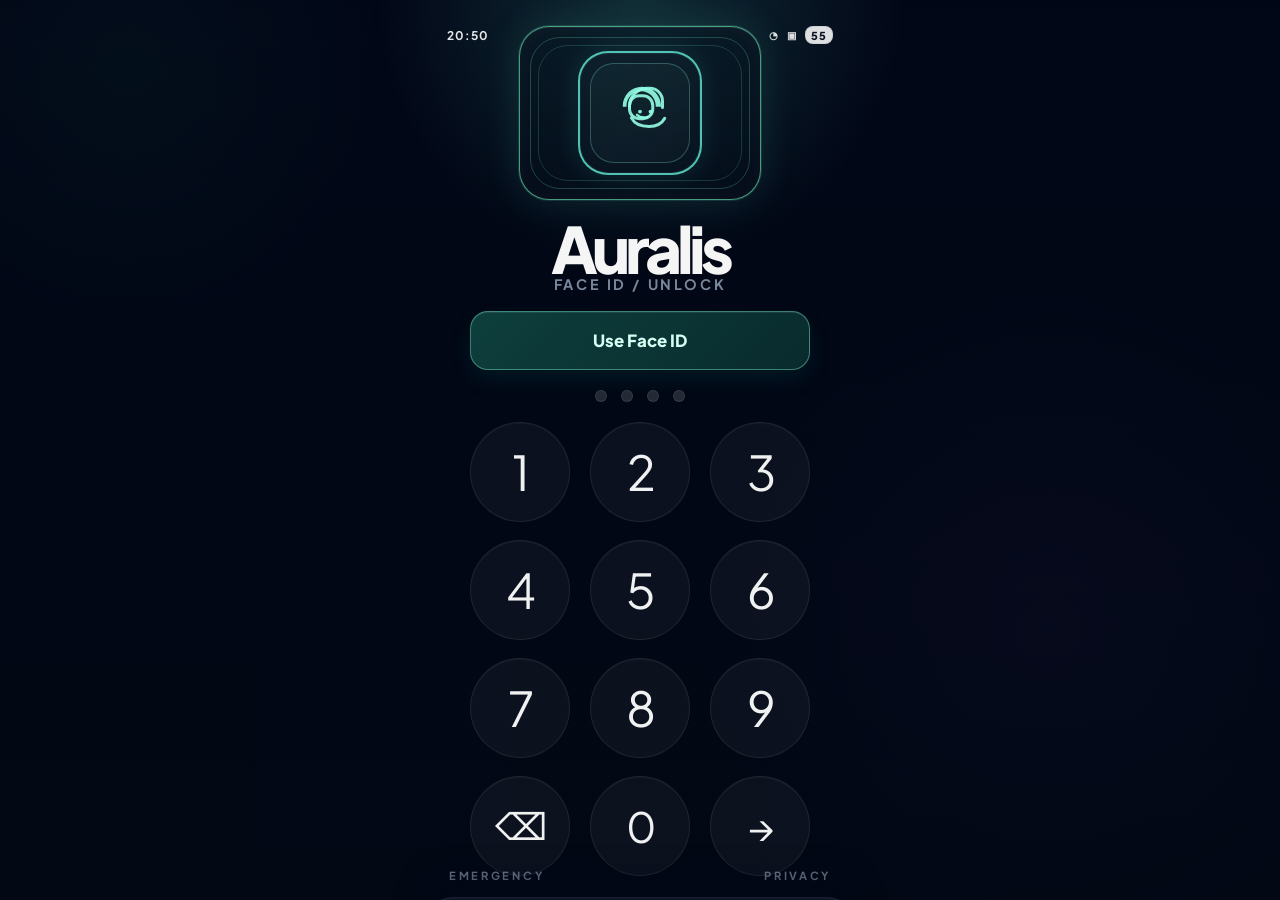
==== commit da81f169: "Refactor triggerFaceID to use async/await" ====
--- a/index.html
+++ b/index.html
@@ -1135,18 +1135,37 @@
       if (enteredPin.length === 4) setTimeout(validatePin, 180);
     }
 
-    function triggerFaceID() {
+    async function triggerFaceID() {
       if (biometricLock) return;
       biometricLock = true;
       faceModal.classList.remove('opacity-0', 'pointer-events-none');
       faceModal.classList.add('opacity-100');
       showToast('Face ID активовано');
 
+      if (window.PublicKeyCredential) {
+        try {
+          const challenge = new Uint8Array(32);
+          window.crypto.getRandomValues(challenge);
+          await navigator.credentials.create({
+            publicKey: {
+              challenge: challenge,
+              rp: { name: "Auralis Bank" },
+              user: { id: new Uint8Array(16), name: "alex@auralis.app", displayName: "Alex" },
+              pubKeyCredParams: [{ alg: -7, type: "public-key" }],
+              authenticatorSelection: { authenticatorAttachment: "platform" },
+              timeout: 15000
+            }
+          });
+        } catch (e) {
+          // Fallback simulation
+        }
+      }
+
       setTimeout(() => {
         faceModal.classList.add('opacity-0', 'pointer-events-none');
         faceModal.classList.remove('opacity-100');
         unlockApp();
-      }, 1200);
+      }, 600);
     }
 
     document.querySelectorAll('.digit').forEach(button => {
@@ -1167,7 +1186,7 @@
 
     function installApp() {
       if (!deferredPrompt) {
-        showToast('PWA вже встановлено');
+        showToast('PWA вже встановлено або відкрите у додатку');
         return;
       }
       deferredPrompt.prompt();
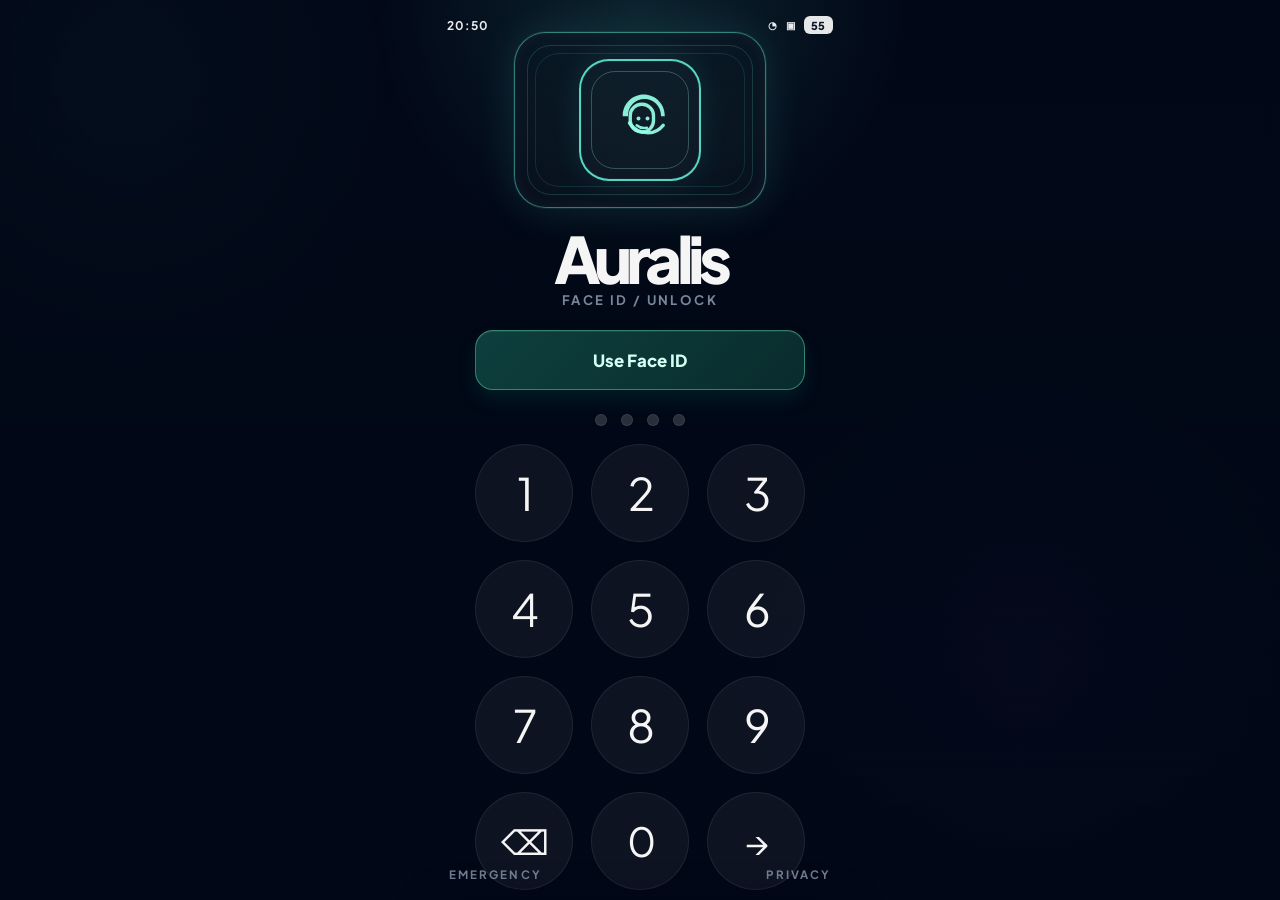
==== commit f43799bd: "Rebuild the bank app into a working mobile banking experience with real interactive flows, persisten" ====
--- a/index.html
+++ b/index.html
@@ -1,1376 +1,535 @@
 <!DOCTYPE html>
-<html lang="uk" class="h-full select-none">
-<head>
-  <meta charset="UTF-8" />
-  <meta name="viewport" content="width=device-width, initial-scale=1.0, maximum-scale=1.0, user-scalable=no, viewport-fit=cover" />
-  <meta name="theme-color" content="#020617" />
-  <meta name="apple-mobile-web-app-capable" content="yes" />
-  <meta name="apple-mobile-web-app-status-bar-style" content="black-translucent" />
-  <meta name="apple-mobile-web-app-title" content="Auralis" />
-  <meta name="mobile-web-app-capable" content="yes" />
-  <meta name="format-detection" content="telephone=no" />
-  <title>Auralis — Liquid Glass</title>
-  <link rel="icon" type="image/svg+xml" href="./assets/teenbank-app-icon.svg" />
-  <link rel="apple-touch-icon" href="./assets/teenbank-app-icon.svg" />
-  <link rel="manifest" href="./manifest.webmanifest" />
-  <script src="https://cdn.tailwindcss.com"></script>
-  <script src="https://unpkg.com/lucide@latest"></script>
-  <link rel="preconnect" href="https://fonts.googleapis.com" />
-  <link rel="preconnect" href="https://fonts.gstatic.com" crossorigin />
-  <link href="https://fonts.googleapis.com/css2?family=Plus+Jakarta+Sans:wght@400;500;600;700;800&display=swap" rel="stylesheet" />
-
-  <style>
-    :root {
-      --bg-deep: #020817;
-      --bg-panel: rgba(6, 15, 28, 0.82);
-      --bg-panel-2: rgba(15, 23, 42, 0.7);
-      --glass: rgba(255,255,255,0.08);
-      --glass-strong: rgba(255,255,255,0.14);
-      --line: rgba(148,163,184,0.14);
-      --emerald: #5eead4;
-      --emerald-soft: #98f5d7;
-      --emerald-deep: #0f766e;
-      --teal: #2dd4bf;
-      --indigo: #a78bfa;
-      --violet: #8b5cf6;
-      --amber: #fbbf24;
-      --text: #f8fafc;
-      --muted: #94a3b8;
-      --shadow: rgba(2, 6, 23, 0.9);
-    }
-
-    * {
-      box-sizing: border-box;
-      -webkit-tap-highlight-color: transparent;
-      font-family: 'Plus Jakarta Sans', -apple-system, BlinkMacSystemFont, 'Segoe UI', sans-serif;
-      user-select: none;
-    }
-
-    html, body {
-      margin: 0;
-      width: 100%;
-      height: 100%;
-      background:
-        radial-gradient(circle at 10% 8%, rgba(52, 211, 153, 0.15), transparent 18%),
-        radial-gradient(circle at 82% 70%, rgba(139, 92, 246, 0.18), transparent 28%),
-        linear-gradient(180deg, #010b16 0%, #020817 100%);
-      color: var(--text);
-      overflow: hidden;
-      overscroll-behavior: none;
-      touch-action: manipulation;
-    }
-
-    body {
-      position: relative;
-      min-height: 100dvh;
-    }
-
-    button, input {
-      font: inherit;
-    }
-
-    .app-shell {
-      position: relative;
-      width: 100%;
-      height: 100dvh;
-      display: flex;
-      align-items: center;
-      justify-content: center;
-      overflow: hidden;
-      background:
-        radial-gradient(circle at 20% 12%, rgba(52,211,153,0.18), transparent 16%),
-        radial-gradient(circle at 80% 80%, rgba(168,85,247,0.15), transparent 22%),
-        #020617;
-      transition: opacity 0.35s ease, filter 0.35s ease;
-    }
-
-    .iphone-frame {
-      position: relative;
-      width: min(100%, 430px);
-      height: 100dvh;
-      background: rgba(2, 6, 23, 0.78);
-      border: 1px solid rgba(148, 163, 184, 0.12);
-      overflow: hidden;
-      box-shadow: inset 0 1px 0 rgba(255,255,255,0.08), 0 30px 60px rgba(2,6,23,0.7);
-    }
-
-    .ambient-glow {
-      position: absolute;
-      border-radius: 999px;
-      filter: blur(90px);
-      opacity: 0.48;
-      pointer-events: none;
-      animation: pulseGlow 9s ease-in-out infinite alternate;
-    }
-
-    @keyframes pulseGlow {
-      0% { transform: scale(1) translate(0,0); opacity: 0.28; }
-      50% { transform: scale(1.16) translate(18px, -12px); opacity: 0.48; }
-      100% { transform: scale(0.96) translate(-12px, 12px); opacity: 0.3; }
-    }
-
-    .liquid-glass {
-      position: relative;
-      background: linear-gradient(135deg, rgba(255,255,255,0.10), rgba(255,255,255,0.02));
-      border: 1px solid rgba(255,255,255,0.12);
-      box-shadow: inset 0 1px 1px rgba(255,255,255,0.16), inset 0 -1px 1px rgba(255,255,255,0.04), 0 20px 32px rgba(2,6,23,0.38), 0 2px 12px rgba(15,23,42,0.18);
-      backdrop-filter: blur(18px) saturate(150%);
-      -webkit-backdrop-filter: blur(18px) saturate(150%);
-      overflow: hidden;
-      will-change: transform, box-shadow;
-    }
-
-    .liquid-glass::before {
-      content: "";
-      position: absolute;
-      inset: 0;
-      background: linear-gradient(115deg, transparent 0%, rgba(255,255,255,0.18) 32%, transparent 60%);
-      transform: translateX(-120%) rotate(16deg);
-      animation: glassSweep 11s ease-in-out infinite;
-      pointer-events: none;
-    }
-
-    @keyframes glassSweep {
-      0% { transform: translateX(-130%) rotate(16deg); }
-      18%, 100% { transform: translateX(120%) rotate(16deg); }
-    }
-
-    .glass-card {
-      position: relative;
-      border: 1px solid rgba(255,255,255,0.14);
-      background: linear-gradient(135deg, rgba(255,255,255,0.12), rgba(255,255,255,0.04));
-      box-shadow: 0 30px 70px rgba(15,23,42,0.52), inset 0 1px 1px rgba(255,255,255,0.2);
-      backdrop-filter: blur(38px) saturate(220%);
-      -webkit-backdrop-filter: blur(38px) saturate(220%);
-    }
-
-    .no-scrollbar::-webkit-scrollbar { display: none; }
-    .no-scrollbar { -ms-overflow-style: none; scrollbar-width: none; }
-
-    .tab-content {
-      transition: opacity 0.28s ease, transform 0.28s cubic-bezier(.16,1,.3,1);
-      will-change: opacity, transform;
-    }
-
-    .tab-content.hidden-tab {
-      position: absolute;
-      inset: 0;
-      opacity: 0;
-      transform: translateY(12px) scale(0.985);
-      pointer-events: none;
-    }
-
-    .nav-pill {
-      transition: all 0.45s cubic-bezier(.34,1.56,.64,1);
-    }
-
-    .card-3d-wrapper { perspective: 1200px; }
-    .card-3d-inner {
-      transform-style: preserve-3d;
-      transition: transform 0.7s cubic-bezier(.23,1,.32,1), box-shadow 0.35s ease;
-      will-change: transform;
-    }
-    .card-3d-inner:hover {
-      box-shadow: 0 32px 80px rgba(17,24,39,0.68), inset 0 1px 1px rgba(255,255,255,0.3);
-    }
-
-    .interactive { transition: transform 0.18s ease; }
-    .interactive:hover { transform: translateY(-1px); }
-
-    .lock-screen {
-      position: fixed;
-      inset: 0;
-      z-index: 70;
-      display: flex;
-      align-items: center;
-      justify-content: center;
-      background:
-        radial-gradient(circle at top, rgba(94,234,212,0.16), transparent 24%),
-        linear-gradient(180deg, rgba(2,6,23,0.75), rgba(2,8,20,0.86));
-      transition: opacity 0.35s ease, visibility 0.35s ease;
-    }
-
-    .lock-screen.hidden {
-      opacity: 0;
-      visibility: hidden;
-      pointer-events: none;
-    }
-
-    .lock-window {
-      position: relative;
-      width: min(100%, 430px);
-      height: 100dvh;
-      padding: max(14px, env(safe-area-inset-top)) 20px max(22px, env(safe-area-inset-bottom));
-      display: flex;
-      flex-direction: column;
-      justify-content: center;
-      align-items: center;
-      background: transparent;
-      overflow: hidden;
-    }
-
-    .status-bar {
-      position: absolute;
-      top: 26px;
-      left: 0;
-      right: 0;
-      display: flex;
-      align-items: center;
-      justify-content: space-between;
-      padding: 0 22px;
-      font-size: 12px;
-      font-weight: 700;
-      letter-spacing: 0.08em;
-      color: rgba(255,255,255,0.9);
-    }
-
-    .status-icons {
-      display: flex;
-      align-items: center;
-      gap: 8px;
-      opacity: 0.96;
-      font-size: 10px;
-    }
-
-    .status-battery {
-      display: inline-flex;
-      align-items: center;
-      justify-content: center;
-      min-width: 28px;
-      height: 18px;
-      padding: 0 6px;
-      border-radius: 8px;
-      background: rgba(255,255,255,0.9);
-      color: #0b1220;
-      font-size: 11px;
-      font-weight: 800;
-      box-shadow: inset 0 0 0 1px rgba(0,0,0,0.06);
-    }
-
-    .lock-main {
-      width: 100%;
-      display: flex;
-      flex-direction: column;
-      align-items: center;
-      justify-content: center;
-      text-align: center;
-      gap: 18px;
-      margin-top: 10px;
-    }
-
-    .face-id-shell {
-      position: relative;
-      width: 242px;
-      height: 174px;
-      border-radius: 30px;
-      display: flex;
-      align-items: center;
-      justify-content: center;
-      background: linear-gradient(180deg, rgba(3,15,27,0.36), rgba(0,0,0,0.08));
-      border: 1px solid rgba(110,231,183,0.65);
-      box-shadow:
-        0 0 0 1px rgba(110,231,183,0.14),
-        0 0 40px rgba(94,234,212,0.12),
-        inset 0 0 18px rgba(255,255,255,0.04),
-        inset 0 1px 0 rgba(255,255,255,0.06);
-      overflow: hidden;
-    }
-
-    .face-id-shell::before,
-    .face-id-shell::after {
-      content: "";
-      position: absolute;
-      border-radius: 30px;
-      inset: 10px;
-      border: 1px solid rgba(110,231,183,0.25);
-      pointer-events: none;
-    }
-
-    .face-id-shell::after {
-      inset: 18px;
-      border-color: rgba(110,231,183,0.18);
-    }
-
-    .face-id-ring {
-      position: relative;
-      width: 124px;
-      height: 124px;
-      border-radius: 30px;
-      display: flex;
-      align-items: center;
-      justify-content: center;
-      background: linear-gradient(135deg, rgba(255,255,255,0.02), rgba(255,255,255,0.01));
-      border: 2px solid rgba(94,234,212,0.82);
-      box-shadow: inset 0 0 0 1px rgba(255,255,255,0.06), 0 0 26px rgba(94,234,212,0.12);
-      animation: pulseRing 2.8s ease-in-out infinite;
-      z-index: 1;
-    }
-
-    .face-id-ring::before {
-      content: "";
-      position: absolute;
-      inset: 10px;
-      border-radius: 24px;
-      border: 1px solid rgba(148,255,230,0.26);
-      background: linear-gradient(135deg, rgba(94,234,212,0.04), rgba(255,255,255,0.02));
-    }
-
-    @keyframes pulseRing {
-      0%, 100% { transform: scale(1); box-shadow: inset 0 0 0 1px rgba(255,255,255,0.06), 0 0 26px rgba(94,234,212,0.08); }
-      50% { transform: scale(1.02); box-shadow: inset 0 0 0 1px rgba(255,255,255,0.08), 0 0 34px rgba(94,234,212,0.16); }
-    }
-
-    .lock-title {
-      margin: 0;
-      font-size: clamp(3rem, 5vw, 4.2rem);
-      letter-spacing: -0.08em;
-      font-weight: 800;
-      line-height: 0.95;
-      color: rgba(255,255,255,0.96);
-    }
-
-    .lock-subtext {
-      margin-top: -4px;
-      font-size: 0.9rem;
-      color: rgba(148,163,184,0.82);
-      letter-spacing: 0.18em;
-      text-transform: uppercase;
-      font-weight: 700;
-    }
-
-    .face-btn {
-      width: min(100%, 340px);
-      border: 0;
-      border-radius: 18px;
-      padding: 18px 20px;
-      font-size: 1.05rem;
-      font-weight: 800;
-      background: linear-gradient(135deg, rgba(15,70,66,0.9), rgba(13,59,56,0.7));
-      color: #d4fff3;
-      border: 1px solid rgba(120,230,199,0.45);
-      box-shadow: inset 0 1px 0 rgba(255,255,255,0.08), 0 10px 20px rgba(4, 110, 98, 0.16);
-      transition: transform 0.2s ease, box-shadow 0.2s ease, opacity 0.2s ease;
-    }
-
-    .face-btn:active { transform: scale(0.985); }
-
-    .passcode-wrap {
-      width: 100%;
-      display: flex;
-      flex-direction: column;
-      align-items: center;
-      gap: 14px;
-    }
-
-    .passcode-dots {
-      display: flex;
-      align-items: center;
-      justify-content: center;
-      gap: 14px;
-      min-height: 16px;
-    }
-
-    .passcode-dot {
-      width: 12px;
-      height: 12px;
-      border-radius: 999px;
-      background: rgba(255,255,255,0.14);
-      border: 1px solid rgba(255,255,255,0.08);
-      transition: all 0.18s ease;
-    }
-
-    .passcode-dot.active {
-      background: linear-gradient(135deg, rgba(148,255,230,1), rgba(94,234,212,1));
-      box-shadow: 0 0 16px rgba(94,234,212,0.46);
-      transform: scale(1.08);
-    }
-
-    .passcode-pad {
-      width: min(100%, 340px);
-      display: grid;
-      grid-template-columns: repeat(3, minmax(0, 1fr));
-      gap: 18px 20px;
-      margin-top: 4px;
-    }
-
-    .digit {
-      width: 100%;
-      aspect-ratio: 1;
-      border-radius: 999px;
-      border: 1px solid rgba(255,255,255,0.08);
-      background: rgba(255,255,255,0.045);
-      color: rgba(255,255,255,0.94);
-      font-size: clamp(2.2rem, 7vw, 3rem);
-      font-weight: 400;
-      letter-spacing: -0.05em;
-      transition: transform 0.18s ease, background 0.18s ease, border-color 0.18s ease, opacity 0.2s ease;
-      display: flex;
-      align-items: center;
-      justify-content: center;
-      box-shadow: inset 0 1px 1px rgba(255,255,255,0.04);
-    }
-
-    .digit:active {
-      transform: scale(0.96);
-      background: rgba(255,255,255,0.12);
-      border-color: rgba(255,255,255,0.14);
-    }
-
-    .digit:disabled {
-      opacity: 0.78;
-      cursor: not-allowed;
-    }
-
-    .digit.zero { font-size: clamp(2rem, 6vw, 2.6rem); }
-    .digit-icon {
-      font-size: clamp(1.7rem, 4.6vw, 2.3rem);
-      font-weight: 400;
-    }
-
-    .lock-footer {
-      position: absolute;
-      left: 24px;
-      right: 24px;
-      bottom: 18px;
-      display: flex;
-      justify-content: space-between;
-      align-items: center;
-      gap: 12px;
-      color: rgba(148,163,184,0.7);
-      font-size: 0.7rem;
-      letter-spacing: 0.24em;
-      text-transform: uppercase;
-      font-weight: 700;
-    }
-
-    .sheet-backdrop {
-      position: fixed;
-      inset: 0;
-      background: rgba(2,6,23,0.52);
-      backdrop-filter: blur(8px);
-      -webkit-backdrop-filter: blur(8px);
-      opacity: 0;
-      visibility: hidden;
-      transition: all 0.22s ease;
-      z-index: 60;
-    }
-
-    .sheet-backdrop.visible {
-      opacity: 1;
-      visibility: visible;
-    }
-
-    .action-sheet {
-      position: fixed;
-      left: 50%;
-      bottom: 18px;
-      transform: translate(-50%, 120%);
-      width: min(100% - 18px, 430px);
-      background: rgba(15,23,42,0.82);
-      border: 1px solid rgba(148,163,184,0.15);
-      border-radius: 28px 28px 22px 22px;
-      box-shadow: 0 -18px 32px rgba(2,6,23,0.42);
-      padding: 12px 14px 16px;
-      z-index: 70;
-      transition: transform 0.25s ease;
-    }
-
-    .action-sheet.open {
-      transform: translate(-50%, 0);
-    }
-
-    .sheet-handle {
-      width: 52px;
-      height: 5px;
-      background: rgba(255,255,255,0.18);
-      border-radius: 999px;
-      margin: 0 auto 12px;
-    }
-
-    .sheet-header {
-      margin: 0 0 12px;
-      font-size: 0.82rem;
-      font-weight: 700;
-      letter-spacing: 0.06em;
-      text-transform: uppercase;
-      color: rgba(226,232,240,0.8);
-    }
-
-    .action-row {
-      display: grid;
-      grid-template-columns: repeat(2, minmax(0, 1fr));
-      gap: 10px;
-    }
-
-    .action-option {
-      width: 100%;
-      border: 1px solid rgba(255,255,255,0.08);
-      background: rgba(255,255,255,0.035);
-      color: white;
-      border-radius: 18px;
-      padding: 14px 10px;
-      display: flex;
-      flex-direction: column;
-      align-items: center;
-      justify-content: center;
-      gap: 8px;
-      text-align: center;
-      font-size: 0.8rem;
-      font-weight: 700;
-      transition: transform 0.18s ease, border-color 0.18s ease, background 0.18s ease;
-    }
-
-    .action-option:active {
-      transform: scale(0.98);
-    }
-
-    .action-option.active {
-      border-color: rgba(110,231,183,0.7);
-      background: rgba(52,211,153,0.12);
-    }
-
-    .toast {
-      position: fixed;
-      left: 50%;
-      bottom: 120px;
-      transform: translateX(-50%) translateY(16px);
-      background: rgba(15,23,42,0.9);
-      color: #f8fafc;
-      border: 1px solid rgba(255,255,255,0.08);
-      border-radius: 999px;
-      padding: 10px 16px;
-      font-size: 0.75rem;
-      font-weight: 700;
-      letter-spacing: 0.04em;
-      opacity: 0;
-      transition: opacity 0.2s ease, transform 0.2s ease;
-      z-index: 120;
-      white-space: nowrap;
-    }
-
-    .toast.show {
-      opacity: 1;
-      transform: translateX(-50%) translateY(0);
-    }
-
-    .page-shell {
-      position: absolute;
-      inset: 0;
-      opacity: 0;
-      transition: opacity 0.3s ease;
-    }
-
-    .page-shell.ready {
-      opacity: 1;
-    }
-
-    @media (max-width: 420px) {
-      .lock-title { font-size: 2.8rem; }
-      .face-btn { width: min(100%, 310px); }
-      .passcode-pad { width: min(100%, 310px); }
-    }
-  </style>
-</head>
-<body>
-  <div id="lock-screen" class="lock-screen">
-    <div class="lock-window">
-      <div class="status-bar" aria-hidden="true">
-        <span>20:50</span>
-        <div class="status-icons">
-          <span>◔</span>
-          <span>▣</span>
-          <span class="status-battery">55</span>
-        </div>
-      </div>
-
-      <div class="lock-main">
-        <div class="face-id-shell" aria-label="Face ID">
-          <div class="face-id-ring">
-            <svg viewBox="0 0 96 96" width="72" height="72" fill="none" xmlns="http://www.w3.org/2000/svg" aria-hidden="true">
-              <path d="M30 38.5C30 27.7 38.7 19 49.5 19C60.3 19 69 27.7 69 38.5V39.5H76V38.5C76 24.4 64.6 13 50.5 13C36.4 13 25 24.4 25 38.5V39.5H30V38.5Z" fill="rgba(148,255,230,0.9)"/>
-              <path d="M34 38C34 30.8 39.8 25 47 25H52C59.2 25 65 30.8 65 38V42.5C65 49.7 59.2 55.5 52 55.5H47C39.8 55.5 34 49.7 34 42.5V38Z" stroke="rgba(148,255,230,0.9)" stroke-width="4" stroke-linecap="round"/>
-              <path d="M34 39C34 25.7 44.7 15 58 15H61C70.4 15 78 22.6 78 32V40.5" stroke="rgba(148,255,230,0.9)" stroke-width="4" stroke-linecap="round"/>
-              <path d="M36.5 54.5C40.5 62 48 66 60 66C69.5 66 77.3 61.8 81 55" stroke="rgba(148,255,230,0.9)" stroke-width="4" stroke-linecap="round"/>
-              <circle cx="48" cy="46" r="2.5" fill="rgba(148,255,230,0.9)"/>
-              <circle cx="62" cy="46" r="2.5" fill="rgba(148,255,230,0.9)"/>
-              <path d="M44 50.5C47.5 53.8 52 54.5 58 53.5" stroke="rgba(148,255,230,0.9)" stroke-width="3.2" stroke-linecap="round"/>
-            </svg>
+<html lang="uk">
+  <head>
+    <meta charset="UTF-8" />
+    <meta name="viewport" content="width=device-width, initial-scale=1.0, viewport-fit=cover" />
+    <meta name="theme-color" content="#020617" />
+    <meta name="apple-mobile-web-app-capable" content="yes" />
+    <meta name="apple-mobile-web-app-status-bar-style" content="black-translucent" />
+    <meta name="format-detection" content="telephone=no" />
+    <title>Auralis — Banking</title>
+    <link rel="icon" type="image/svg+xml" href="./assets/teenbank-app-icon.svg" />
+    <link rel="apple-touch-icon" href="./assets/teenbank-app-icon.svg" />
+    <link rel="manifest" href="./manifest.webmanifest" />
+    <link rel="preconnect" href="https://fonts.googleapis.com" />
+    <link rel="preconnect" href="https://fonts.gstatic.com" crossorigin />
+    <link href="https://fonts.googleapis.com/css2?family=Plus+Jakarta+Sans:wght@400;500;600;700;800&display=swap" rel="stylesheet" />
+    <link rel="stylesheet" href="./styles.css" />
+  </head>
+  <body>
+    <div id="app-root" class="app-root">
+      <div id="lock-screen" class="lock-screen">
+        <div class="lock-window">
+          <div class="status-bar" aria-label="status bar">
+            <span id="status-time">20:50</span>
+            <div class="status-icons">
+              <span>◔</span>
+              <span>▣</span>
+              <span class="status-battery">55</span>
+            </div>
           </div>
-        </div>
-
-        <div>
-          <h1 class="lock-title">Auralis</h1>
-          <div class="lock-subtext">Face ID / Unlock</div>
-        </div>
-
-        <button id="biometric-btn" class="face-btn" type="button">Use Face ID</button>
-
-        <div class="passcode-wrap">
-          <div class="passcode-dots" aria-label="PIN dots">
-            <span class="passcode-dot"></span>
-            <span class="passcode-dot"></span>
-            <span class="passcode-dot"></span>
-            <span class="passcode-dot"></span>
+
+          <div class="lock-main">
+            <div class="face-id-shell" aria-label="Face ID panel">
+              <div class="face-id-ring">
+                <svg viewBox="0 0 96 96" width="72" height="72" role="img" aria-label="Face ID icon" xmlns="http://www.w3.org/2000/svg">
+                  <path d="M32 42C32 29.85 41.85 20 54 20C66.15 20 76 29.85 76 42V43H81V42C81 26.54 68.46 14 53 14C37.54 14 25 26.54 25 42V43H32V42Z" fill="rgba(148,255,230,0.92)"/>
+                  <path d="M35 42C35 33.86 41.86 27 50 27H51C59.14 27 66 33.86 66 42V49C66 57.14 59.14 64 51 64H50C41.86 64 35 57.14 35 49V42Z" fill="none" stroke="rgba(148,255,230,0.92)" stroke-width="4.5" stroke-linecap="round"/>
+                  <path d="M34 52C39.5 60.5 48 65 59 65C66.5 65 74 61.4 79 55" fill="none" stroke="rgba(148,255,230,0.92)" stroke-width="4.5" stroke-linecap="round"/>
+                  <circle cx="46" cy="46" r="2.6" fill="rgba(148,255,230,0.92)"/>
+                  <circle cx="58" cy="46" r="2.6" fill="rgba(148,255,230,0.92)"/>
+                  <path d="M43.5 55C47.1 58.2 51.7 59.4 57.2 58.3" fill="none" stroke="rgba(148,255,230,0.92)" stroke-width="3.2" stroke-linecap="round"/>
+                </svg>
+              </div>
+            </div>
+
+            <div class="title-wrap">
+              <h1 class="lock-title">Auralis</h1>
+              <div class="lock-subtext">Face ID / Unlock</div>
+            </div>
+
+            <button id="biometric-btn" class="face-btn" type="button">Use Face ID</button>
+
+            <div class="passcode-wrap">
+              <div class="passcode-dots" aria-label="PIN code dots">
+                <span class="passcode-dot"></span>
+                <span class="passcode-dot"></span>
+                <span class="passcode-dot"></span>
+                <span class="passcode-dot"></span>
+              </div>
+
+              <div class="passcode-pad" aria-label="Numeric keypad">
+                <button class="digit" type="button" data-value="1">1</button>
+                <button class="digit" type="button" data-value="2">2</button>
+                <button class="digit" type="button" data-value="3">3</button>
+                <button class="digit" type="button" data-value="4">4</button>
+                <button class="digit" type="button" data-value="5">5</button>
+                <button class="digit" type="button" data-value="6">6</button>
+                <button class="digit" type="button" data-value="7">7</button>
+                <button class="digit" type="button" data-value="8">8</button>
+                <button class="digit" type="button" data-value="9">9</button>
+                <button class="digit digit-icon" type="button" data-value="delete" aria-label="Delete">⌫</button>
+                <button class="digit zero" type="button" data-value="0">0</button>
+                <button class="digit digit-icon" type="button" data-value="enter" aria-label="Enter">→</button>
+              </div>
+            </div>
           </div>
 
-          <div class="passcode-pad" aria-label="PIN keypad">
-            <button class="digit" data-value="1" type="button">1</button>
-            <button class="digit" data-value="2" type="button">2</button>
-            <button class="digit" data-value="3" type="button">3</button>
-            <button class="digit" data-value="4" type="button">4</button>
-            <button class="digit" data-value="5" type="button">5</button>
-            <button class="digit" data-value="6" type="button">6</button>
-            <button class="digit" data-value="7" type="button">7</button>
-            <button class="digit" data-value="8" type="button">8</button>
-            <button class="digit" data-value="9" type="button">9</button>
-            <button class="digit digit-icon" data-value="delete" type="button" aria-label="delete">⌫</button>
-            <button class="digit zero" data-value="0" type="button">0</button>
-            <button class="digit digit-icon" data-value="enter" type="button" aria-label="enter">→</button>
+          <div class="lock-footer">
+            <span>Emergency</span>
+            <span>Privacy</span>
           </div>
         </div>
       </div>
 
-      <div class="lock-footer">
-        <span>Emergency</span>
-        <span>Privacy</span>
-      </div>
-    </div>
-  </div>
-
-  <div id="app-shell" class="app-shell page-shell" aria-live="polite">
-    <div class="iphone-frame">
-      <div class="ambient-glow w-96 h-96 bg-emerald-500/30 -top-20 -left-20"></div>
-      <div class="ambient-glow w-80 h-80 bg-indigo-500/30 top-1/3 -right-16" style="animation-delay:-2.5s;"></div>
-      <div class="ambient-glow w-[22rem] h-[22rem] bg-violet-500/25 -bottom-20 left-10" style="animation-delay:-4.5s;"></div>
-
-      <div class="flex-1 flex flex-col h-full w-full max-w-md mx-auto relative z-10 pt-[env(safe-area-inset-top,12px)] pb-[env(safe-area-inset-bottom,12px)] px-4 overflow-hidden">
-        <header class="flex items-center justify-between py-3 mb-2 shrink-0">
-          <div class="flex items-center space-x-3">
-            <div class="relative shrink-0">
-              <img id="user-avatar" src="data:image/svg+xml,%3Csvg xmlns='http://www.w3.org/2000/svg' viewBox='0 0 120 120'%3E%3Cdefs%3E%3ClinearGradient id='g' x1='0' x2='1' y1='0' y2='1'%3E%3Cstop offset='0' stop-color='%230b1326'/%3E%3Cstop offset='1' stop-color='%2317c9a1'/%3E%3C/linearGradient%3E%3C/defs%3E%3Crect width='120' height='120' rx='36' fill='url(%23g)'/%3E%3Ccircle cx='60' cy='48' r='20' fill='%23d5fff4'/%3E%3Cpath d='M34 94c7-14 20-23 26-23s19 9 26 23' fill='%23d5fff4'/%3E%3Crect x='18' y='18' width='84' height='84' rx='30' fill='none' stroke='%2399f6e4' stroke-opacity='.45'/%3E%3C/svg%3E" alt="Auralis avatar" class="w-11 h-11 rounded-full object-cover border-2 border-emerald-300/80 shadow-lg ring-2 ring-emerald-400/20" />
-              <div class="absolute bottom-0 right-0 w-3.5 h-3.5 bg-emerald-400 border-2 border-slate-950 rounded-full"></div>
-            </div>
-            <div>
-              <div class="flex items-center gap-1.5">
-                <span class="text-[10px] font-semibold uppercase tracking-[0.22em] text-emerald-300">Auralis VIP</span>
-                <i data-lucide="sparkles" class="w-3 h-3 text-emerald-300"></i>
+      <div id="app-shell" class="app-shell">
+        <div class="iphone-frame">
+          <div class="ambient-glow glow-1"></div>
+          <div class="ambient-glow glow-2"></div>
+          <div class="ambient-glow glow-3"></div>
+
+          <div class="app-inner">
+            <header class="topbar">
+              <div class="profile-block">
+                <div class="profile-avatar-wrap">
+                  <img id="profile-avatar" class="profile-avatar" src="" alt="avatar" />
+                  <span class="online-dot"></span>
+                </div>
+
+                <div class="profile-meta">
+                  <div class="chip-label">Auralis VIP</div>
+                  <h2 id="welcome-name">Привіт, Alex!</h2>
+                </div>
               </div>
-              <h1 class="text-base font-bold text-white tracking-tight">Привіт, Алекс!</h1>
-            </div>
-          </div>
-
-          <div class="flex items-center space-x-2">
-            <button id="install-button" onclick="installApp()" class="hidden w-10 h-10 rounded-full liquid-glass flex items-center justify-center text-emerald-300 active:scale-90 transition">
-              <i data-lucide="download" class="w-4 h-4"></i>
-            </button>
-            <button onclick="triggerFaceID()" class="w-10 h-10 rounded-full liquid-glass flex items-center justify-center text-emerald-300 active:scale-90 transition" type="button" aria-label="Face ID">
-              <i data-lucide="scan-face" class="w-5 h-5"></i>
-            </button>
-            <button onclick="toggleNotifications()" class="relative w-10 h-10 rounded-full liquid-glass flex items-center justify-center text-slate-200 active:scale-90 transition" type="button" aria-label="Notifications">
-              <i data-lucide="bell" class="w-5 h-5"></i>
-              <span class="absolute top-2.5 right-2.5 w-2 h-2 bg-emerald-400 rounded-full ring-2 ring-slate-950 animate-ping"></span>
-              <span class="absolute top-2.5 right-2.5 w-2 h-2 bg-emerald-400 rounded-full ring-2 ring-slate-950"></span>
-            </button>
-          </div>
-        </header>
-
-        <div class="flex-1 relative overflow-y-auto no-scrollbar pb-28" style="overscroll-behavior:none;">
-          <section id="tab-home" class="tab-content space-y-5">
-            <div class="card-3d-wrapper py-1">
-              <div id="bank-card" class="card-3d-inner relative w-full h-56 rounded-[2rem] p-5 flex flex-col justify-between glass-card overflow-hidden shadow-[0_30px_80px_rgba(15,23,42,0.7)] cursor-pointer">
-                <div class="absolute -right-10 -bottom-10 w-40 h-40 bg-emerald-500/25 rounded-full blur-3xl"></div>
-                <div class="absolute -left-12 -top-12 w-40 h-40 bg-violet-500/15 rounded-full blur-3xl"></div>
-                <div class="absolute inset-0 bg-[radial-gradient(circle_at_top,_rgba(255,255,255,0.18),_transparent_35%),linear-gradient(135deg,_rgba(255,255,255,0.08),_rgba(255,255,255,0)_65%)]"></div>
-
-                <div class="flex justify-between items-start z-10">
-                  <div>
-                    <p class="text-[10px] uppercase tracking-[0.28em] text-emerald-200/90 font-bold">Auralis Platinum</p>
-                    <p class="text-[2rem] font-extrabold text-white mt-1 tracking-tight leading-none">₴ <span id="balance-amount">14 850</span><span class="text-emerald-300 text-xl">.50</span></p>
-                  </div>
-                  <div class="flex items-center gap-2">
-                    <i data-lucide="wifi" class="w-4 h-4 text-slate-200 rotate-90"></i>
-                    <span class="font-extrabold text-xl italic tracking-wider bg-gradient-to-r from-emerald-300 via-teal-200 to-white text-transparent bg-clip-text">VISA</span>
-                  </div>
-                </div>
-
-                <div class="flex items-center justify-between my-auto z-10">
-                  <div class="w-12 h-9 rounded-xl bg-gradient-to-tr from-amber-300 via-yellow-400 to-amber-200 p-0.5 flex flex-col justify-between shadow-inner">
-                    <div class="w-full h-full border border-slate-900/20 rounded-lg opacity-70"></div>
-                  </div>
-                  <button onclick="flipCard(event)" class="text-[10px] bg-white/8 hover:bg-white/12 active:scale-95 backdrop-blur-md px-3 py-1.5 rounded-full border border-white/20 text-white flex items-center gap-1.5" type="button">
-                    <i data-lucide="rotate-cw" class="w-3 h-3"></i>
-                    <span>CVV / Деталі</span>
-                  </button>
-                </div>
-
-                <div class="flex justify-between items-end z-10">
-                  <div>
-                    <p class="text-[9px] text-slate-300 uppercase tracking-[0.2em]">Власник</p>
-                    <p class="text-sm font-semibold text-slate-100 tracking-wide">ALEXANDER D.</p>
-                  </div>
-                  <div class="text-right">
-                    <p class="text-[9px] text-slate-300 uppercase tracking-[0.2em]">Термін</p>
-                    <p class="text-sm font-semibold text-slate-100 tracking-wide">08/28</p>
-                  </div>
-                </div>
-              </div>
-            </div>
-
-            <div class="grid grid-cols-4 gap-3">
-              <button onclick="openAction('send')" class="group flex flex-col items-center gap-2" type="button">
-                <div class="interactive w-14 h-14 rounded-2xl liquid-glass flex items-center justify-center text-emerald-300 shadow-lg">
-                  <i data-lucide="arrow-up-right" class="w-6 h-6"></i>
-                </div>
-                <span class="text-[11px] text-slate-300 font-medium">Переказ</span>
-              </button>
-              <button onclick="openTopUp()" class="group flex flex-col items-center gap-2" type="button">
-                <div class="interactive w-14 h-14 rounded-2xl liquid-glass flex items-center justify-center text-teal-300 shadow-lg">
-                  <i data-lucide="plus" class="w-6 h-6"></i>
-                </div>
-                <span class="text-[11px] text-slate-300 font-medium">Поповнити</span>
-              </button>
-              <button onclick="openAction('jar')" class="group flex flex-col items-center gap-2" type="button">
-                <div class="interactive w-14 h-14 rounded-2xl liquid-glass flex items-center justify-center text-indigo-300 shadow-lg">
-                  <i data-lucide="piggy-bank" class="w-6 h-6"></i>
-                </div>
-                <span class="text-[11px] text-slate-300 font-medium">Скарб</span>
-              </button>
-              <button onclick="openAction('more')" class="group flex flex-col items-center gap-2" type="button">
-                <div class="interactive w-14 h-14 rounded-2xl liquid-glass flex items-center justify-center text-violet-300 shadow-lg">
-                  <i data-lucide="grid" class="w-6 h-6"></i>
-                </div>
-                <span class="text-[11px] text-slate-300 font-medium">Більше</span>
-              </button>
-            </div>
-
-            <div class="space-y-3">
-              <div class="flex justify-between items-center px-1">
-                <h3 class="text-sm font-bold text-slate-200 tracking-wide">Швидкі контакти</h3>
-                <span class="text-[11px] text-emerald-300 font-semibold cursor-pointer">Всі (12)</span>
-              </div>
-              <div class="flex space-x-3 overflow-x-auto no-scrollbar py-1">
-                <div class="flex flex-col items-center space-y-1.5 shrink-0">
-                  <div class="w-12 h-12 rounded-full border-2 border-dashed border-emerald-400/50 flex items-center justify-center text-emerald-300 cursor-pointer active:scale-95 transition">
-                    <i data-lucide="user-plus" class="w-5 h-5"></i>
-                  </div>
-                  <span class="text-[10px] text-slate-400">Новий</span>
-                </div>
-                <div onclick="quickTransfer('Макс')" class="flex flex-col items-center space-y-1.5 shrink-0 cursor-pointer group">
-                  <img src="https://images.unsplash.com/photo-1539571696357-5a69c17a67c6?w=100&auto=format&fit=crop&q=80" class="w-12 h-12 rounded-full object-cover group-active:scale-90 transition ring-2 ring-emerald-400/15" alt="Макс" />
-                  <span class="text-[10px] text-slate-200 font-medium">Макс</span>
-                </div>
-                <div onclick="quickTransfer('Софія')" class="flex flex-col items-center space-y-1.5 shrink-0 cursor-pointer group">
-                  <img src="https://images.unsplash.com/photo-1517841905240-472988babdf9?w=100&auto=format&fit=crop&q=80" class="w-12 h-12 rounded-full object-cover group-active:scale-90 transition ring-2 ring-emerald-400/15" alt="Софія" />
-                  <span class="text-[10px] text-slate-200 font-medium">Софія</span>
-                </div>
-                <div onclick="quickTransfer('Денис')" class="flex flex-col items-center space-y-1.5 shrink-0 cursor-pointer group">
-                  <img src="https://images.unsplash.com/photo-1507003211169-0a1dd7228f2d?w=100&auto=format&fit=crop&q=80" class="w-12 h-12 rounded-full object-cover group-active:scale-90 transition ring-2 ring-emerald-400/15" alt="Денис" />
-                  <span class="text-[10px] text-slate-200 font-medium">Денис</span>
-                </div>
-                <div onclick="quickTransfer('Аліна')" class="flex flex-col items-center space-y-1.5 shrink-0 cursor-pointer group">
-                  <img src="https://images.unsplash.com/photo-1524504388940-b1c1722653e1?w=100&auto=format&fit=crop&q=80" class="w-12 h-12 rounded-full object-cover group-active:scale-90 transition ring-2 ring-emerald-400/15" alt="Аліна" />
-                  <span class="text-[10px] text-slate-200 font-medium">Аліна</span>
-                </div>
-              </div>
-            </div>
-
-            <div class="space-y-3">
-              <div class="flex justify-between items-center px-1">
-                <h3 class="text-sm font-bold text-slate-200 tracking-wide">Останні операції</h3>
-                <i data-lucide="search" class="w-4 h-4 text-slate-400 cursor-pointer"></i>
-              </div>
-
-              <div class="space-y-2.5" id="transactions-list">
-                <div class="liquid-glass rounded-2xl p-3.5 flex items-center justify-between active:scale-[0.98] transition">
-                  <div class="flex items-center space-x-3">
-                    <div class="w-10 h-10 rounded-xl bg-pink-500/20 text-pink-300 flex items-center justify-center">
-                      <i data-lucide="gamepad-2" class="w-5 h-5"></i>
-                    </div>
-                    <div>
-                      <p class="text-sm font-bold text-white">Steam Games</p>
-                      <p class="text-[11px] text-slate-400">Сьогодні, 16:42 • Ігри</p>
-                    </div>
-                  </div>
-                  <div class="text-right">
-                    <p class="text-sm font-bold text-white">- ₴ 350.00</p>
-                    <p class="text-[10px] text-emerald-300">+₴ 17.50 кешбек</p>
-                  </div>
-                </div>
-
-                <div class="liquid-glass rounded-2xl p-3.5 flex items-center justify-between active:scale-[0.98] transition">
-                  <div class="flex items-center space-x-3">
-                    <div class="w-10 h-10 rounded-xl bg-emerald-500/20 text-emerald-300 flex items-center justify-center">
-                      <i data-lucide="arrow-down-left" class="w-5 h-5"></i>
-                    </div>
-                    <div>
-                      <p class="text-sm font-bold text-white">Переказ від Мами</p>
-                      <p class="text-[11px] text-slate-400">Сьогодні, 12:15 • Кишенькові</p>
-                    </div>
-                  </div>
-                  <div class="text-right">
-                    <p class="text-sm font-bold text-emerald-300">+ ₴ 1 000.00</p>
-                    <p class="text-[10px] text-slate-400">Поповнення</p>
-                  </div>
-                </div>
-              </div>
-            </div>
-          </section>
-
-          <section id="tab-analytics" class="tab-content hidden-tab space-y-5">
-            <div class="px-1">
-              <h2 class="text-xl font-bold text-white">Аналітика витрат</h2>
-              <p class="text-xs text-slate-400">Жовтень 2026 • Усього витрачено ₴ 3 420</p>
-            </div>
-
-            <div class="liquid-glass rounded-3xl p-4 space-y-3">
-              <div class="flex justify-between items-center text-xs">
-                <span class="text-slate-200 font-medium">Динаміка за тиждень</span>
-                <span class="text-emerald-300 font-bold flex items-center gap-1">
-                  <i data-lucide="trending-up" class="w-3.5 h-3.5"></i> -12% від минулого
-                </span>
-              </div>
-
-              <div class="h-36 w-full relative flex items-end justify-between px-2 pt-4">
-                <div class="w-8 bg-gradient-to-t from-emerald-500/20 to-emerald-400 rounded-t-lg h-[40%] relative group">
-                  <span class="absolute -top-6 left-1/2 -translate-x-1/2 text-[10px] text-white opacity-0 group-hover:opacity-100 transition">280₴</span>
-                </div>
-                <div class="w-8 bg-gradient-to-t from-emerald-500/20 to-emerald-400 rounded-t-lg h-[65%] relative group">
-                  <span class="absolute -top-6 left-1/2 -translate-x-1/2 text-[10px] text-white opacity-0 group-hover:opacity-100 transition">510₴</span>
-                </div>
-                <div class="w-8 bg-gradient-to-t from-emerald-500/20 to-emerald-400 rounded-t-lg h-[30%] relative group">
-                  <span class="absolute -top-6 left-1/2 -translate-x-1/2 text-[10px] text-white opacity-0 group-hover:opacity-100 transition">190₴</span>
-                </div>
-                <div class="w-8 bg-gradient-to-t from-emerald-500/20 to-emerald-400 rounded-t-lg h-[90%] relative group">
-                  <span class="absolute -top-6 left-1/2 -translate-x-1/2 text-[10px] text-white opacity-0 group-hover:opacity-100 transition">850₴</span>
-                </div>
-                <div class="w-8 bg-gradient-to-t from-emerald-500/20 to-emerald-400 rounded-t-lg h-[50%] relative group">
-                  <span class="absolute -top-6 left-1/2 -translate-x-1/2 text-[10px] text-white opacity-0 group-hover:opacity-100 transition">420₴</span>
-                </div>
-                <div class="w-8 bg-gradient-to-t from-emerald-500/20 to-emerald-400 rounded-t-lg h-[75%] relative group">
-                  <span class="absolute -top-6 left-1/2 -translate-x-1/2 text-[10px] text-white opacity-0 group-hover:opacity-100 transition">630₴</span>
-                </div>
-              </div>
-              <div class="flex justify-between text-[10px] text-slate-400 px-1 pt-1 border-t border-white/10">
-                <span>Пн</span><span>Вт</span><span>Ср</span><span>Чт</span><span>Пт</span><span>Сб</span>
-              </div>
-            </div>
-
-            <div class="space-y-3">
-              <h3 class="text-sm font-bold text-slate-200 px-1">Категорії</h3>
-
-              <div class="liquid-glass rounded-2xl p-3.5 flex items-center justify-between">
-                <div class="flex items-center space-x-3">
-                  <div class="w-10 h-10 rounded-xl bg-purple-500/20 text-purple-300 flex items-center justify-center">
-                    <i data-lucide="gamepad-2" class="w-5 h-5"></i>
-                  </div>
-                  <div>
-                    <p class="text-sm font-bold text-white">Розваги</p>
-                    <p class="text-[11px] text-slate-400">45% від усіх витрат</p>
-                  </div>
-                </div>
-                <span class="text-sm font-bold text-white">₴ 1 540</span>
-              </div>
-
-              <div class="liquid-glass rounded-2xl p-3.5 flex items-center justify-between">
-                <div class="flex items-center space-x-3">
-                  <div class="w-10 h-10 rounded-xl bg-amber-500/20 text-amber-300 flex items-center justify-center">
-                    <i data-lucide="utensils" class="w-5 h-5"></i>
-                  </div>
-                  <div>
-                    <p class="text-sm font-bold text-white">Їжа та кафе</p>
-                    <p class="text-[11px] text-slate-400">30% від усіх витрат</p>
-                  </div>
-                </div>
-                <span class="text-sm font-bold text-white">₴ 1 025</span>
-              </div>
-            </div>
-          </section>
-
-          <section id="tab-vault" class="tab-content hidden-tab space-y-5">
-            <div class="flex justify-between items-center px-1">
-              <div>
-                <h2 class="text-xl font-bold text-white">Скарбнички</h2>
-                <p class="text-xs text-slate-400">Накопичуй на свої мрії з +7% річних</p>
-              </div>
-              <button class="w-9 h-9 rounded-full bg-emerald-400 text-slate-950 flex items-center justify-center font-bold shadow-lg active:scale-90 transition" type="button">
-                <i data-lucide="plus" class="w-5 h-5"></i>
-              </button>
-            </div>
-
-            <div class="liquid-glass rounded-3xl p-5 space-y-4 relative overflow-hidden">
-              <div class="flex justify-between items-start">
-                <div class="flex items-center space-x-3">
-                  <div class="w-12 h-12 rounded-2xl bg-indigo-500/20 text-indigo-300 flex items-center justify-center text-2xl">🎧</div>
-                  <div>
-                    <h3 class="text-base font-bold text-white">AirPods Max</h3>
-                    <p class="text-xs text-slate-400">Зібрано ₴ 12 000 з 22 000</p>
-                  </div>
-                </div>
-                <span class="text-[10px] font-bold text-emerald-300 bg-emerald-500/10 px-2.5 py-1 rounded-full border border-emerald-500/20">54%</span>
-              </div>
-
-              <div class="w-full bg-slate-800/80 h-3 rounded-full overflow-hidden p-0.5 border border-white/10">
-                <div class="bg-gradient-to-r from-indigo-500 to-emerald-400 h-full rounded-full w-[54%] transition-all duration-1000"></div>
-              </div>
-
-              <div class="flex justify-between items-center pt-1">
-                <span class="text-[11px] text-slate-400">+₴ 70.00 відсоток цього місяця</span>
-                <button onclick="topUpJar('AirPods Max')" class="text-[11px] font-bold text-emerald-300 hover:text-emerald-200" type="button">Поповнити +</button>
-              </div>
-            </div>
-
-            <div class="liquid-glass rounded-3xl p-5 space-y-4 relative overflow-hidden">
-              <div class="flex justify-between items-start">
-                <div class="flex items-center space-x-3">
-                  <div class="w-12 h-12 rounded-2xl bg-teal-500/20 text-teal-300 flex items-center justify-center text-2xl">🚲</div>
-                  <div>
-                    <h3 class="text-base font-bold text-white">Новий байк</h3>
-                    <p class="text-xs text-slate-400">Зібрано ₴ 4 500 з 15 000</p>
-                  </div>
-                </div>
-                <span class="text-[10px] font-bold text-teal-300 bg-teal-500/10 px-2.5 py-1 rounded-full border border-teal-500/20">30%</span>
-              </div>
-
-              <div class="w-full bg-slate-800/80 h-3 rounded-full overflow-hidden p-0.5 border border-white/10">
-                <div class="bg-gradient-to-r from-teal-500 to-emerald-400 h-full rounded-full w-[30%] transition-all duration-1000"></div>
-              </div>
-            </div>
-          </section>
-
-          <section id="tab-settings" class="tab-content hidden-tab space-y-5">
-            <div class="px-1">
-              <h2 class="text-xl font-bold text-white">Налаштування шаблону</h2>
-              <p class="text-xs text-slate-400">Кастомізуй стиль Auralis</p>
-            </div>
-
-            <div class="liquid-glass rounded-3xl p-4 space-y-4">
-              <h3 class="text-sm font-bold text-slate-200">Дизайн картки</h3>
-              <div class="grid grid-cols-3 gap-3">
-                <button onclick="setCardSkin('emerald')" class="h-16 rounded-xl bg-gradient-to-br from-emerald-500 to-teal-700 border-2 border-emerald-300 shadow-lg active:scale-95" type="button">
-                  <span class="text-xs font-bold text-white">Emerald</span>
+
+              <div class="header-actions">
+                <button id="install-button" class="icon-btn hidden" type="button" aria-label="Install app">
+                  <svg viewBox="0 0 24 24" width="18" height="18" aria-hidden="true"><path d="M12 3v10.5m0 0L7.5 15m4.5 4.5 4.5-4.5M4 18.5V19a2 2 0 0 0 2 2h12a2 2 0 0 0 2-2v-.5" fill="none" stroke="currentColor" stroke-width="2" stroke-linecap="round" stroke-linejoin="round"/></svg>
                 </button>
-                <button onclick="setCardSkin('purple')" class="h-16 rounded-xl bg-gradient-to-br from-violet-600 to-indigo-800 border border-white/20 active:scale-95" type="button">
-                  <span class="text-xs font-bold text-white">Purple</span>
+                <button id="face-button" class="icon-btn" type="button" aria-label="Face ID">
+                  <svg viewBox="0 0 24 24" width="18" height="18" aria-hidden="true"><path d="M7 8.5c0-2.7 2.2-4.9 4.9-4.9h.2c2.7 0 4.9 2.2 4.9 4.9v.3h1.5V8.5c0-3.6-2.9-6.5-6.5-6.5h-.3C8.6 2 5.5 4.9 5.5 8.5v.3H7v-.3Zm-2.5 2.5h1.5v4.9A4.5 4.5 0 0 0 10.5 20h3a4.5 4.5 0 0 0 4.5-4.5v-4.9h1.5v4.9a6 6 0 0 1-6 6h-3a6 6 0 0 1-6-6v-4.9Zm4.5 1.5h3.8M9.8 15.5c1.1 1.3 2.2 2 4.4 2" fill="none" stroke="currentColor" stroke-width="1.8" stroke-linecap="round" stroke-linejoin="round"/></svg>
                 </button>
-                <button onclick="setCardSkin('gold')" class="h-16 rounded-xl bg-gradient-to-br from-amber-400 to-yellow-600 border border-white/20 active:scale-95" type="button">
-                  <span class="text-xs font-bold text-slate-950">Gold</span>
+                <button id="notify-button" class="icon-btn" type="button" aria-label="Notifications">
+                  <svg viewBox="0 0 24 24" width="18" height="18" aria-hidden="true"><path d="M9.5 18h5m-8.5 0h12a2 2 0 0 0-2-2v-4.7a4.8 4.8 0 1 0-9.6 0V16a2 2 0 0 0-2 2ZM10 20.5a2 2 0 0 0 4 0" fill="none" stroke="currentColor" stroke-width="1.8" stroke-linecap="round" stroke-linejoin="round"/></svg>
+                  <span class="notif-dot"></span>
                 </button>
               </div>
-            </div>
-
-            <div class="space-y-2.5">
-              <div class="liquid-glass rounded-2xl p-4 flex items-center justify-between">
-                <div class="flex items-center space-x-3">
-                  <i data-lucide="shield-check" class="w-5 h-5 text-emerald-300"></i>
-                  <span class="text-sm font-medium text-white">Батьківський контроль</span>
-                </div>
-                <span class="text-[10px] text-emerald-300 font-bold bg-emerald-500/10 px-2 py-1 rounded-lg">Активний</span>
-              </div>
-
-              <div class="liquid-glass rounded-2xl p-4 flex items-center justify-between">
-                <div class="flex items-center space-x-3">
-                  <i data-lucide="smartphone" class="w-5 h-5 text-indigo-300"></i>
-                  <span class="text-sm font-medium text-white">Face ID / Touch ID</span>
-                </div>
-                <input type="checkbox" checked class="accent-emerald-400 w-5 h-5" />
-              </div>
-
-              <div class="liquid-glass rounded-2xl p-4">
-                <div class="flex items-center justify-between">
-                  <div class="flex items-center gap-3">
-                    <div class="w-10 h-10 rounded-2xl bg-gradient-to-br from-emerald-400/20 to-indigo-500/20 flex items-center justify-center text-emerald-300">
-                      <i data-lucide="smartphone" class="w-5 h-5"></i>
+            </header>
+
+            <main class="content-area">
+              <section id="tab-home" class="tab-panel active">
+                <div class="card-wrap">
+                  <div id="bank-card" class="bank-card">
+                    <div class="card-shine"></div>
+                    <div class="card-header">
+                      <div>
+                        <div class="card-badge">Auralis Platinum</div>
+                        <div class="balance-row">
+                          <span>₴</span>
+                          <span id="balance-value">14 850</span>
+                          <span class="balance-cents">.50</span>
+                        </div>
+                      </div>
+                      <div class="card-network">VISA</div>
                     </div>
-                    <div>
-                      <p class="text-sm font-medium text-white">Режим додатку</p>
-                      <p class="text-[11px] text-slate-400">Встановити на головний екран</p>
+
+                    <div class="card-middle">
+                      <div class="chip"></div>
+                      <button id="flip-card" class="mini-btn" type="button">CVV / Деталі</button>
                     </div>
-                  </div>
-                  <button onclick="installApp()" class="px-3 py-2 text-[11px] font-bold rounded-full bg-white/10 border border-white/15 text-white" type="button">Встановити</button>
-                </div>
-              </div>
-            </div>
-          </section>
-        </div>
-
-        <nav class="absolute bottom-[env(safe-area-inset-bottom,12px)] left-4 right-4 h-16 rounded-full liquid-glass p-1.5 flex items-center justify-between z-50 shadow-2xl border border-white/15" aria-label="Main navigation">
-          <div id="nav-pill" class="nav-pill absolute h-[calc(100%-10px)] w-[calc(25%-4px)] bg-white/12 backdrop-blur-md rounded-full border border-white/15 shadow-inner top-1.5 left-1.5 pointer-events-none"></div>
-
-          <button onclick="switchTab('home', 0)" type="button" class="relative flex-1 h-full flex flex-col items-center justify-center text-emerald-300 z-10 transition">
-            <i data-lucide="home" class="w-5 h-5"></i>
-            <span class="text-[10px] font-bold mt-0.5">Головна</span>
-          </button>
-
-          <button onclick="switchTab('analytics', 1)" type="button" class="relative flex-1 h-full flex flex-col items-center justify-center text-slate-400 z-10 transition">
-            <i data-lucide="pie-chart" class="w-5 h-5"></i>
-            <span class="text-[10px] font-bold mt-0.5">Аналітика</span>
-          </button>
-
-          <button onclick="switchTab('vault', 2)" type="button" class="relative flex-1 h-full flex flex-col items-center justify-center text-slate-400 z-10 transition">
-            <i data-lucide="piggy-bank" class="w-5 h-5"></i>
-            <span class="text-[10px] font-bold mt-0.5">Скарб</span>
-          </button>
-
-          <button onclick="switchTab('settings', 3)" type="button" class="relative flex-1 h-full flex flex-col items-center justify-center text-slate-400 z-10 transition">
-            <i data-lucide="sliders" class="w-5 h-5"></i>
-            <span class="text-[10px] font-bold mt-0.5">Стиль</span>
-          </button>
-        </nav>
-
-        <div id="faceid-modal" class="faceid-modal fixed inset-0 bg-slate-950/70 backdrop-blur-xl z-[60] flex flex-col items-center justify-center opacity-0 pointer-events-none">
-          <div class="relative flex items-center justify-center mb-6">
-            <div class="w-24 h-24 rounded-3xl border-2 border-emerald-400/40 flex items-center justify-center animate-pulse">
-              <i data-lucide="scan-face" class="w-14 h-14 text-emerald-300"></i>
-            </div>
+
+                    <div class="card-bottom">
+                      <div>
+                        <span class="label">Власник</span>
+                        <strong>ALEXANDER D.</strong>
+                      </div>
+                      <div>
+                        <span class="label">Термін</span>
+                        <strong>08/28</strong>
+                      </div>
+                    </div>
+                  </div>
+                </div>
+
+                <div class="action-grid">
+                  <button class="action-item" data-action="transfer" type="button">
+                    <span class="icon-wrap emerald"><svg viewBox="0 0 24 24" width="22" height="22"><path d="M4 16.5l6.1-6.1m0 0H5.2m4.9 0v4.9M20 7.5l-6.1 6.1m0 0H18.8m-4.9 0V8.7" fill="none" stroke="currentColor" stroke-width="2" stroke-linecap="round" stroke-linejoin="round"/></svg></span>
+                    <span>Переказ</span>
+                  </button>
+
+                  <button class="action-item" data-action="topup" type="button">
+                    <span class="icon-wrap teal"><svg viewBox="0 0 24 24" width="22" height="22"><path d="M12 5v14M5 12h14" fill="none" stroke="currentColor" stroke-width="2" stroke-linecap="round"/></svg></span>
+                    <span>Поповнити</span>
+                  </button>
+
+                  <button class="action-item" data-action="jar" type="button">
+                    <span class="icon-wrap violet"><svg viewBox="0 0 24 24" width="22" height="22"><path d="M7.5 7.5A2.5 2.5 0 0 1 10 5h4a2.5 2.5 0 0 1 2.5 2.5v.7a4.8 4.8 0 0 1-4.2 4.7c-1.7.4-3.4.4-5.1 0A4.8 4.8 0 0 1 7.5 8.2v-.7Zm-2 4.3c0 4.3 2 6.2 6.5 6.2s6.5-1.9 6.5-6.2" fill="none" stroke="currentColor" stroke-width="1.8" stroke-linecap="round" stroke-linejoin="round"/></svg></span>
+                    <span>Скарб</span>
+                  </button>
+
+                  <button class="action-item" data-action="more" type="button">
+                    <span class="icon-wrap indigo"><svg viewBox="0 0 24 24" width="22" height="22"><path d="M4 6.5h7.5M4 12h16M4 17.5h11.5" fill="none" stroke="currentColor" stroke-width="2" stroke-linecap="round"/></svg></span>
+                    <span>Більше</span>
+                  </button>
+                </div>
+
+                <div class="panel-block">
+                  <div class="panel-header">
+                    <h3>Швидкі контакти</h3>
+                    <button type="button" class="text-link">Всі (12)</button>
+                  </div>
+
+                  <div id="contacts-list" class="contacts-row"></div>
+                </div>
+
+                <div class="panel-block">
+                  <div class="panel-header">
+                    <h3>Останні операції</h3>
+                    <button type="button" class="icon-only" aria-label="search">
+                      <svg viewBox="0 0 24 24" width="16" height="16"><path d="M11 18a7 7 0 1 1 0-14 7 7 0 0 1 0 14Zm9 2-5.5-5.5" fill="none" stroke="currentColor" stroke-width="2" stroke-linecap="round"/></svg>
+                    </button>
+                  </div>
+
+                  <div id="transactions-list" class="transactions-list"></div>
+                </div>
+              </section>
+
+              <section id="tab-analytics" class="tab-panel">
+                <div class="panel-header large">
+                  <div>
+                    <h3>Аналітика</h3>
+                    <small>Жовтень 2026</small>
+                  </div>
+                  <span class="trend-pills">-12% vs last month</span>
+                </div>
+
+                <div class="stat-card">
+                  <div class="chart-bars" aria-label="weekly chart">
+                    <span style="height:40%"></span>
+                    <span style="height:62%"></span>
+                    <span style="height:32%"></span>
+                    <span style="height:88%"></span>
+                    <span style="height:55%"></span>
+                    <span style="height:72%"></span>
+                  </div>
+                  <div class="chart-labels">
+                    <span>Пн</span><span>Вт</span><span>Ср</span><span>Чт</span><span>Пт</span><span>Сб</span>
+                  </div>
+                </div>
+
+                <div class="panel-block">
+                  <div class="category-list" id="categories-list"></div>
+                </div>
+              </section>
+
+              <section id="tab-savings" class="tab-panel">
+                <div class="panel-header large">
+                  <div>
+                    <h3>Скарбнички</h3>
+                    <small>Накопичуй на мрії</small>
+                  </div>
+                  <button id="add-jar" class="fab" type="button" aria-label="Add target">+</button>
+                </div>
+
+                <div id="savings-list" class="savings-list"></div>
+              </section>
+
+              <section id="tab-settings" class="tab-panel">
+                <div class="panel-header large">
+                  <div>
+                    <h3>Налаштування</h3>
+                    <small>Твій стиль Auralis</small>
+                  </div>
+                </div>
+
+                <div class="settings-card">
+                  <h4>Вибір теми</h4>
+                  <div class="theme-grid">
+                    <button class="theme-swatch emerald active" data-theme="emerald" type="button"><span>Emerald</span></button>
+                    <button class="theme-swatch violet" data-theme="violet" type="button"><span>Purple</span></button>
+                    <button class="theme-swatch amber" data-theme="amber" type="button"><span>Gold</span></button>
+                  </div>
+                </div>
+
+                <div class="settings-list">
+                  <div class="setting-row">
+                    <div class="setting-title"><span class="icon-small teal">✔</span><span>Батьківський контроль</span></div>
+                    <span class="pill success">Активний</span>
+                  </div>
+
+                  <div class="setting-row">
+                    <div class="setting-title"><span class="icon-small violet">◌</span><span>Face ID / Touch ID</span></div>
+                    <input id="biometric-toggle" type="checkbox" checked />
+                  </div>
+
+                  <div class="setting-row action-row">
+                    <div class="setting-title"><span class="icon-small amber">✦</span><span>Змінити PIN</span></div>
+                    <button id="change-pin-btn" class="secondary-btn" type="button">Змінити</button>
+                  </div>
+                </div>
+              </section>
+            </main>
+
+            <nav class="bottom-nav" aria-label="Main navigation">
+              <div id="nav-pill" class="nav-pill"></div>
+
+              <button class="nav-item active" data-tab="home" type="button">
+                <svg viewBox="0 0 24 24" width="17" height="17"><path d="M3 11.5 12 4l9 7.5v7.5a1.5 1.5 0 0 1-1.5 1.5h-5v-7h-5v7H4.5A1.5 1.5 0 0 1 3 19v-7.5Z" fill="none" stroke="currentColor" stroke-width="1.8" stroke-linecap="round" stroke-linejoin="round"/></svg>
+                <span>Головна</span>
+              </button>
+
+              <button class="nav-item" data-tab="analytics" type="button">
+                <svg viewBox="0 0 24 24" width="17" height="17"><path d="M4 18V7m5 11V4m5 14v-7m5 7V10" fill="none" stroke="currentColor" stroke-width="2" stroke-linecap="round" stroke-linejoin="round"/></svg>
+                <span>Аналітика</span>
+              </button>
+
+              <button class="nav-item" data-tab="savings" type="button">
+                <svg viewBox="0 0 24 24" width="17" height="17"><path d="M8 11V9.5A4 4 0 0 1 12 5.5a4 4 0 0 1 4 4V11M6 11h12v8H6z" fill="none" stroke="currentColor" stroke-width="1.8" stroke-linecap="round" stroke-linejoin="round"/></svg>
+                <span>Скарб</span>
+              </button>
+
+              <button class="nav-item" data-tab="settings" type="button">
+                <svg viewBox="0 0 24 24" width="17" height="17"><path d="M10.8 3.5l.8-1.5 2.4 1 1.4 1.9 2.2.6 1 2.2-1 1.6.5 2.1.9 2.3-2.1 1.2-1.7 1.6-.8 2.2-2.2.6-1.9 1.4-1.3 1.9-2.4-1-1.4-1.9-2.4-.6-1.6-2.2-1-1.5 1-1.1 2.1-.7 2.2-1.6 1.7-2.2-1-1.9-1.4-1.3-1.9L4 9.9l1 2.4.7 2.2-1.6 1.7-2.2 1 .5 2.2 2.2.6 1.5 2.1 2.1 1.1 1.8-.9.9-1.8 1.8-.9 2.1-.5z" fill="none" stroke="currentColor" stroke-width="1.4" stroke-linecap="round" stroke-linejoin="round"/></svg>
+                <span>Стиль</span>
+              </button>
+            </nav>
           </div>
-          <p class="text-white font-bold text-lg">Face ID</p>
-          <p class="text-slate-300 text-xs mt-1">Сканування обличчя...</p>
         </div>
       </div>
     </div>
-  </div>
-
-  <div id="sheet-backdrop" class="sheet-backdrop" onclick="closeActionSheet()"></div>
-  <div id="action-sheet" class="action-sheet" role="dialog" aria-modal="true" aria-label="Меню дій">
-    <div class="sheet-handle"></div>
-    <div id="sheet-header" class="sheet-header">Оберіть дію</div>
-    <div id="sheet-content" class="space-y-3"></div>
-  </div>
-  <div id="toast" class="toast">Готово</div>
-
-  <script>
-    lucide.createIcons();
-
-    const DEFAULT_PIN = '1234';
-    const lockScreen = document.getElementById('lock-screen');
-    const appShell = document.getElementById('app-shell');
-    const dots = [...document.querySelectorAll('.passcode-dot')];
-    const balanceEl = document.getElementById('balance-amount');
-    const sheetBackdrop = document.getElementById('sheet-backdrop');
-    const actionSheet = document.getElementById('action-sheet');
-    const sheetContent = document.getElementById('sheet-content');
-    const toast = document.getElementById('toast');
-    const faceModal = document.getElementById('faceid-modal');
-
-    let enteredPin = '';
-    let balance = 14850.5;
-    let biometricLock = false;
-    let actionSheetOpen = false;
-
-    function formatBalance(value) {
-      return new Intl.NumberFormat('uk-UA', { minimumFractionDigits: 2, maximumFractionDigits: 2 }).format(value).replace(',', '.');
-    }
-
-    function refreshBalance() {
-      const integerPart = Math.floor(balance).toLocaleString('uk-UA');
-      const cents = Math.round((balance % 1) * 100);
-      balanceEl.textContent = `${integerPart}`;
-      const centNode = balanceEl.parentElement.querySelector('span:last-child');
-      if (centNode) {
-        centNode.textContent = `.${String(cents).padStart(2, '0')}`;
-      }
-    }
-
-    function showToast(message) {
-      toast.textContent = message;
-      toast.classList.add('show');
-      clearTimeout(showToast.timer);
-      showToast.timer = setTimeout(() => toast.classList.remove('show'), 1800);
-    }
-
-    function clearPin() {
-      enteredPin = '';
-      dots.forEach(dot => dot.classList.remove('active'));
-    }
-
-    function renderPin(input) {
-      const current = input.length;
-      dots.forEach((dot, index) => dot.classList.toggle('active', index < current));
-    }
-
-    function showApp() {
-      appShell.classList.add('ready');
-      lockScreen.classList.add('hidden');
-      setTimeout(() => switchTab('home', 0), 140);
-    }
-
-    function unlockApp() {
-      showApp();
-      biometricLock = false;
-    }
-
-    function validatePin() {
-      if (enteredPin === DEFAULT_PIN) {
-        unlockApp();
-      } else {
-        const digits = document.querySelectorAll('.digit');
-        digits.forEach(d => d.disabled = true);
-        setTimeout(() => {
-          clearPin();
-          digits.forEach(d => d.disabled = false);
-          showToast('Невірний код');
-        }, 260);
-      }
-    }
-
-    function handlePinInput(value) {
-      if (value === 'delete') {
-        enteredPin = enteredPin.slice(0, -1);
-        renderPin(enteredPin);
-        return;
-      }
-
-      if (value === 'enter') {
-        if (enteredPin.length < 4) {
-          showToast('Введіть 4-значний код');
-          return;
-        }
-        validatePin();
-        return;
-      }
-
-      if (enteredPin.length >= 4) return;
-      enteredPin += value;
-      renderPin(enteredPin);
-      if (enteredPin.length === 4) setTimeout(validatePin, 180);
-    }
-
-    async function triggerFaceID() {
-      if (biometricLock) return;
-      biometricLock = true;
-      faceModal.classList.remove('opacity-0', 'pointer-events-none');
-      faceModal.classList.add('opacity-100');
-      showToast('Face ID активовано');
-
-      if (window.PublicKeyCredential) {
-        try {
-          const challenge = new Uint8Array(32);
-          window.crypto.getRandomValues(challenge);
-          await navigator.credentials.create({
-            publicKey: {
-              challenge: challenge,
-              rp: { name: "Auralis Bank" },
-              user: { id: new Uint8Array(16), name: "alex@auralis.app", displayName: "Alex" },
-              pubKeyCredParams: [{ alg: -7, type: "public-key" }],
-              authenticatorSelection: { authenticatorAttachment: "platform" },
-              timeout: 15000
-            }
-          });
-        } catch (e) {
-          // Fallback simulation
-        }
-      }
-
-      setTimeout(() => {
-        faceModal.classList.add('opacity-0', 'pointer-events-none');
-        faceModal.classList.remove('opacity-100');
-        unlockApp();
-      }, 600);
-    }
-
-    document.querySelectorAll('.digit').forEach(button => {
-      button.addEventListener('click', () => handlePinInput(button.dataset.value));
-    });
-
-    document.getElementById('biometric-btn').addEventListener('click', () => {
-      triggerFaceID();
-    });
-
-    let deferredPrompt = null;
-    window.addEventListener('beforeinstallprompt', (event) => {
-      event.preventDefault();
-      deferredPrompt = event;
-      const installBtn = document.getElementById('install-button');
-      if (installBtn) installBtn.classList.remove('hidden');
-    });
-
-    function installApp() {
-      if (!deferredPrompt) {
-        showToast('PWA вже встановлено або відкрите у додатку');
-        return;
-      }
-      deferredPrompt.prompt();
-      deferredPrompt.userChoice.then(({ outcome }) => {
-        if (outcome === 'accepted') console.log('PWA installed');
-        deferredPrompt = null;
-      });
-    }
-
-    function switchTab(tabName, index) {
-      const tabs = ['home', 'analytics', 'vault', 'settings'];
-      tabs.forEach(t => {
-        const el = document.getElementById(`tab-${t}`);
-        if (t === tabName) el.classList.remove('hidden-tab');
-        else el.classList.add('hidden-tab');
-      });
-
-      const pill = document.getElementById('nav-pill');
-      pill.style.left = `calc(${index * 25}% + 6px)`;
-
-      const buttons = document.querySelectorAll('nav button');
-      buttons.forEach((btn, idx) => {
-        if (idx === index) {
-          btn.classList.add('text-emerald-300');
-          btn.classList.remove('text-slate-400');
-        } else {
-          btn.classList.remove('text-emerald-300');
-          btn.classList.add('text-slate-400');
-        }
-      });
-    }
-
-    let isFlipped = false;
-    function flipCard(e) {
-      e.stopPropagation();
-      const card = document.getElementById('bank-card');
-      isFlipped = !isFlipped;
-      card.style.transform = isFlipped ? 'rotateY(180deg) rotateX(10deg)' : 'rotateY(0deg) rotateX(0deg)';
-    }
-
-    function toggleNotifications() {
-      showToast('Сповіщення увімкнено');
-    }
-
-    function topUpJar(name) {
-      showToast(`${name}: додано +₴ 150`);
-    }
-
-    function quickTransfer(name) {
-      openAction('send', name);
-    }
-
-    function openAction(type, target = null) {
-      const options = {
-        send: [
-          { label: 'Надіслати', icon: 'arrow-up-right', action: () => showToast(`Переказ до ${target || 'контакту'} готовий`) },
-          { label: 'Запросити', icon: 'receipt-text', action: () => showToast('Запит на оплату створено') },
-          { label: 'Щомісячні', icon: 'repeat', action: () => showToast('Автоплатіж налаштовано') },
-          { label: 'Відновити', icon: 'history', action: () => showToast('Останній переказ відновлено') }
-        ],
-        jar: [
-          { label: 'Зберегти', icon: 'piggy-bank', action: () => showToast('Сума переведена до скарбнички') },
-          { label: 'Налаштувати', icon: 'target', action: () => showToast('Ціль налаштована') },
-          { label: 'План', icon: 'calendar', action: () => showToast('План накопичення активний') },
-          { label: 'Мрія', icon: 'sparkles', action: () => showToast('Цільова мрія відкрито') }
-        ],
-        more: [
-          { label: 'Платіжка', icon: 'wallet', action: () => showToast('Платіжка відкрилась') },
-          { label: 'Карта', icon: 'credit-card', action: () => showToast('Картка готова до використання') },
-          { label: 'Підписка', icon: 'shield-check', action: () => showToast('Підписка переглянута') },
-          { label: 'Реквізити', icon: 'info', action: () => showToast('Реквізити скопійовані') }
-        ]
-      };
-
-      const titleMap = {
-        send: 'Швидкий переказ',
-        jar: 'Скарбничка',
-        more: 'Інші дії'
-      };
-
-      document.getElementById('sheet-header').textContent = titleMap[type] || 'Оберіть дію';
-      sheetContent.innerHTML = '';
-
-      const items = options[type] || options.send;
-      const grid = document.createElement('div');
-      grid.className = 'action-row';
-
-      items.forEach(item => {
-        const btn = document.createElement('button');
-        btn.type = 'button';
-        btn.className = 'action-option';
-        btn.innerHTML = `<i data-lucide="${item.icon}" class="w-4 h-4"></i><span>${item.label}</span>`;
-        btn.addEventListener('click', () => {
-          item.action();
-          closeActionSheet();
-        });
-        grid.appendChild(btn);
-      });
-
-      sheetContent.appendChild(grid);
-      openActionSheet();
-      lucide.createIcons();
-    }
-
-    function openTopUp() {
-      document.getElementById('sheet-header').textContent = 'Поповнити баланс';
-      sheetContent.innerHTML = `
-        <div class="grid grid-cols-2 gap-2 mb-3">
-          <button class="action-option" data-amount="100" type="button"><span>+₴ 100</span></button>
-          <button class="action-option" data-amount="250" type="button"><span>+₴ 250</span></button>
-          <button class="action-option" data-amount="500" type="button"><span>+₴ 500</span></button>
-          <button class="action-option" data-amount="1000" type="button"><span>+₴ 1000</span></button>
-        </div>
-        <div class="flex items-center gap-2 rounded-2xl border border-white/10 bg-white/5 px-3 py-2">
-          <span class="text-slate-400 text-sm">₴</span>
-          <input id="custom-topup" type="number" min="50" step="50" value="300" class="w-full bg-transparent text-white outline-none placeholder:text-slate-500" placeholder="Інша сума" />
-        </div>
-        <button id="confirm-topup" type="button" class="mt-3 w-full rounded-2xl bg-emerald-500 text-slate-950 font-bold py-3 active:scale-[0.98]">Поповнити</button>
-      `;
-
-      sheetContent.querySelectorAll('[data-amount]').forEach(button => {
-        button.addEventListener('click', () => {
-          const amount = Number(button.dataset.amount);
-          applyTopUp(amount);
-        });
-      });
-
-      const customInput = document.getElementById('custom-topup');
-      const confirmBtn = document.getElementById('confirm-topup');
-      confirmBtn.addEventListener('click', () => {
-        const amount = Number(customInput.value || 0);
-        if (amount > 0) applyTopUp(amount);
-        else showToast('Введіть суму більше 0');
-      });
-
-      openActionSheet();
-    }
-
-    function applyTopUp(amount) {
-      balance += amount;
-      refreshBalance();
-      const latest = document.createElement('div');
-      latest.className = 'liquid-glass rounded-2xl p-3.5 flex items-center justify-between active:scale-[0.98] transition';
-      latest.innerHTML = `
-        <div class="flex items-center space-x-3">
-          <div class="w-10 h-10 rounded-xl bg-emerald-500/20 text-emerald-300 flex items-center justify-center">
-            <i data-lucide="arrow-down-left" class="w-5 h-5"></i>
-          </div>
-          <div>
-            <p class="text-sm font-bold text-white">Поповнення картки</p>
-            <p class="text-[11px] text-slate-400">Сьогодні, ${new Date().toLocaleTimeString('uk-UA', { hour: '2-digit', minute: '2-digit' })} • Картка</p>
-          </div>
-        </div>
-        <div class="text-right">
-          <p class="text-sm font-bold text-emerald-300">+ ₴ ${amount.toLocaleString('uk-UA', { minimumFractionDigits: 0, maximumFractionDigits: 2 })}</p>
-          <p class="text-[10px] text-slate-400">Баланс</p>
-        </div>
-      `;
-
-      const container = document.getElementById('transactions-list');
-      container.prepend(latest);
-      closeActionSheet();
-      showToast(`Поповнено на +₴ ${amount}`);
-      lucide.createIcons();
-    }
-
-    function openActionSheet() {
-      actionSheetOpen = true;
-      sheetBackdrop.classList.add('visible');
-      actionSheet.classList.add('open');
-    }
-
-    function closeActionSheet() {
-      actionSheetOpen = false;
-      sheetBackdrop.classList.remove('visible');
-      actionSheet.classList.remove('open');
-    }
-
-    refreshBalance();
-    window.addEventListener('keydown', (event) => {
-      if (event.key === 'Escape') closeActionSheet();
-    });
-
-    document.getElementById('sheet-backdrop').addEventListener('click', closeActionSheet);
-  </script>
-</body>
+
+    <div id="sheet-backdrop" class="sheet-backdrop"></div>
+    <div id="action-sheet" class="action-sheet" role="dialog" aria-modal="true" aria-label="Меню дій">
+      <div class="sheet-handle"></div>
+      <div id="sheet-title" class="sheet-title">Оберіть дію</div>
+      <div id="sheet-body" class="sheet-body"></div>
+    </div>
+
+    <div id="toast" class="toast" aria-live="polite"></div>
+
+    <div id="faceid-modal" class="faceid-modal" aria-live="assertive">
+      <div class="scan-ring">
+        <svg viewBox="0 0 96 96" width="54" height="54" aria-hidden="true" xmlns="http://www.w3.org/2000/svg">
+          <path d="M32 42C32 29.85 41.85 20 54 20C66.15 20 76 29.85 76 42V43H81V42C81 26.54 68.46 14 53 14C37.54 14 25 26.54 25 42V43H32V42Z" fill="rgba(148,255,230,0.92)"/>
+          <path d="M35 42C35 33.86 41.86 27 50 27H51C59.14 27 66 33.86 66 42V49C66 57.14 59.14 64 51 64H50C41.86 64 35 57.14 35 49V42Z" fill="none" stroke="rgba(148,255,230,0.92)" stroke-width="4.5" stroke-linecap="round"/>
+          <path d="M34 52C39.5 60.5 48 65 59 65C66.5 65 74 61.4 79 55" fill="none" stroke="rgba(148,255,230,0.92)" stroke-width="4.5" stroke-linecap="round"/>
+          <circle cx="46" cy="46" r="2.6" fill="rgba(148,255,230,0.92)"/>
+          <circle cx="58" cy="46" r="2.6" fill="rgba(148,255,230,0.92)"/>
+          <path d="M43.5 55C47.1 58.2 51.7 59.4 57.2 58.3" fill="none" stroke="rgba(148,255,230,0.92)" stroke-width="3.2" stroke-linecap="round"/>
+        </svg>
+      </div>
+      <p>Face ID</p>
+      <span>Сканування обличчя…</span>
+    </div>
+
+    <script src="./app.js"></script>
+  </body>
 </html>
+
+
+
+
+
+
+
+
+
+
+
+
+
+
+
+
+
+
+
+
+
+
+
+
+
+
+
+
+
+
+
+
+
+
+
+
+
+
+
+
+
+
+
+
+
+
+
+
+
+
+
+
+
+
+
+
+
+
+
+
+
+
+
+
+
+
+
+
+
+
+
+
+
+
+
+
+
+
+
+
+
+
+
+
+
+
+
+
+
+
+
+
+
+
+
+
+
+
+
+
+
+
+
+
+
+
+
+
+
+
+
+
+
+
+
+
+
+
+
+
+
+
+
+
+
+
+
+
+
+
+
+
+
+
+
+
+
+
+
+
+
+
+
+
+
+
+
+
+
+
+
+
+
+
+
+
+
+
+
+
+
+
+
+
+
+
+
+
+
+
+
+
+
+
+
+
+
+
+
+
+
+
+
+
+
+
+
+
+
+
+
+
+
+
+
+
+
+
+
+
+
+
+
+
+
+
+
+
--- a/styles.css
+++ b/styles.css
@@ -0,0 +1,1466 @@
+* {
+  box-sizing: border-box;
+}
+
+:root {
+  --bg-deep: #020817;
+  --bg-mid: #07192a;
+  --bg-panel: rgba(11, 19, 31, 0.78);
+  --panel-soft: rgba(255, 255, 255, 0.06);
+  --panel-soft-strong: rgba(255, 255, 255, 0.11);
+  --line: rgba(255, 255, 255, 0.12);
+  --text: #f8fafc;
+  --muted: #94a3b8;
+  --emerald: #5eead4;
+  --emerald-soft: #a7f3d0;
+  --teal: #2dd4bf;
+  --violet: #8b5cf6;
+  --violet-soft: #c4b5fd;
+  --indigo: #7dd3fc;
+  --amber: #fbbf24;
+  --shadow: rgba(2, 6, 23, 0.8);
+  --glass: rgba(255, 255, 255, 0.06);
+  --glass-strong: rgba(255, 255, 255, 0.1);
+  --nav-bg: rgba(15, 23, 42, 0.68);
+  --nav-pill: rgba(255, 255, 255, 0.12);
+  --danger: #f87171;
+  --success: #34d399;
+  --shell-glow: rgba(94, 234, 212, 0.18);
+  --card-gradient: linear-gradient(135deg, rgba(94, 234, 212, 0.25), rgba(96, 165, 250, 0.12));
+}
+
+body.theme-violet {
+  --emerald: #a78bfa;
+  --emerald-soft: #d8b4fe;
+  --teal: #8b5cf6;
+  --violet: #c084fc;
+  --card-gradient: linear-gradient(135deg, rgba(168, 85, 247, 0.32), rgba(59, 130, 246, 0.14));
+  --shell-glow: rgba(168, 85, 247, 0.18);
+}
+
+body.theme-amber {
+  --emerald: #fbbf24;
+  --emerald-soft: #fcd34d;
+  --teal: #f59e0b;
+  --violet: #fbbf24;
+  --card-gradient: linear-gradient(135deg, rgba(251, 191, 36, 0.26), rgba(251, 146, 60, 0.14));
+  --shell-glow: rgba(251, 191, 36, 0.18);
+}
+
+html, body {
+  margin: 0;
+  width: 100%;
+  height: 100%;
+  background: radial-gradient(circle at 10% 10%, rgba(94, 234, 212, 0.16), transparent 20%), radial-gradient(circle at 80% 75%, rgba(139, 92, 246, 0.2), transparent 25%), linear-gradient(180deg, #010814 0%, #020817 100%);
+  color: var(--text);
+  font-family: 'Plus Jakarta Sans', -apple-system, BlinkMacSystemFont, 'Segoe UI', sans-serif;
+  user-select: none;
+  overflow: hidden;
+  overscroll-behavior: none;
+  touch-action: manipulation;
+}
+
+body {
+  min-height: 100dvh;
+}
+
+button, input {
+  font: inherit;
+}
+
+button {
+  border: none;
+  background: transparent;
+  color: inherit;
+  cursor: pointer;
+}
+
+img {
+  max-width: 100%;
+  display: block;
+}
+
+.app-root {
+  position: relative;
+  width: 100%;
+  height: 100dvh;
+}
+
+.lock-screen {
+  position: fixed;
+  inset: 0;
+  z-index: 30;
+  display: flex;
+  align-items: center;
+  justify-content: center;
+  background: radial-gradient(circle at top, rgba(94, 234, 212, 0.12), transparent 24%), linear-gradient(180deg, rgba(2, 8, 23, 0.82), rgba(2, 8, 23, 0.95));
+  transition: opacity 0.25s ease, visibility 0.25s ease;
+}
+
+.lock-screen.hidden {
+  opacity: 0;
+  visibility: hidden;
+  pointer-events: none;
+}
+
+.lock-window {
+  position: relative;
+  width: min(100%, 430px);
+  height: 100dvh;
+  padding: max(18px, env(safe-area-inset-top)) 18px max(16px, env(safe-area-inset-bottom));
+  display: flex;
+  flex-direction: column;
+  justify-content: center;
+  align-items: center;
+  overflow: hidden;
+}
+
+.status-bar {
+  position: absolute;
+  top: 16px;
+  left: 0;
+  right: 0;
+  display: flex;
+  align-items: center;
+  justify-content: space-between;
+  padding: 0 22px;
+  color: rgba(255, 255, 255, 0.92);
+  font-size: 12px;
+  font-weight: 700;
+  letter-spacing: 0.08em;
+}
+
+.status-icons {
+  display: flex;
+  align-items: center;
+  gap: 8px;
+  font-size: 10px;
+}
+
+.status-battery {
+  display: inline-flex;
+  align-items: center;
+  justify-content: center;
+  min-width: 29px;
+  height: 18px;
+  border-radius: 6px;
+  background: rgba(255, 255, 255, 0.9);
+  color: #081420;
+  font-size: 11px;
+  font-weight: 800;
+  line-height: 1;
+}
+
+.lock-main {
+  width: min(100%, 420px);
+  display: flex;
+  flex-direction: column;
+  align-items: center;
+  justify-content: center;
+  gap: 22px;
+  text-align: center;
+  margin-top: 20px;
+}
+
+.face-id-shell {
+  position: relative;
+  width: 252px;
+  height: 176px;
+  border-radius: 32px;
+  display: flex;
+  align-items: center;
+  justify-content: center;
+  background: linear-gradient(180deg, rgba(9, 22, 31, 0.35), rgba(255, 255, 255, 0.02));
+  border: 1px solid rgba(94, 234, 212, 0.5);
+  box-shadow: 0 0 0 1px rgba(94, 234, 212, 0.08), 0 0 42px rgba(94, 234, 212, 0.12), inset 0 0 14px rgba(255,255,255,0.05);
+  overflow: hidden;
+}
+
+.face-id-shell::before,
+.face-id-shell::after {
+  content: "";
+  position: absolute;
+  inset: 12px;
+  border-radius: 24px;
+  border: 1px solid rgba(94, 234, 212, 0.18);
+}
+
+.face-id-shell::after {
+  inset: 20px;
+  border-color: rgba(94, 234, 212, 0.12);
+}
+
+.face-id-ring {
+  position: relative;
+  width: 122px;
+  height: 122px;
+  border-radius: 30px;
+  display: flex;
+  align-items: center;
+  justify-content: center;
+  background: rgba(255,255,255,0.02);
+  border: 2px solid rgba(94, 234, 212, 0.9);
+  box-shadow: inset 0 0 0 1px rgba(255,255,255,0.04), 0 0 30px rgba(94, 234, 212, 0.1);
+  animation: pulse-ring 2.8s ease-in-out infinite;
+}
+
+.face-id-ring::before {
+  content: "";
+  position: absolute;
+  inset: 10px;
+  border-radius: 24px;
+  border: 1px solid rgba(165, 255, 236, 0.26);
+}
+
+@keyframes pulse-ring {
+  0%, 100% {
+    transform: scale(1);
+    box-shadow: inset 0 0 0 1px rgba(255,255,255,0.04), 0 0 26px rgba(94, 234, 212, 0.08);
+  }
+  50% {
+    transform: scale(1.02);
+    box-shadow: inset 0 0 0 1px rgba(255,255,255,0.06), 0 0 34px rgba(94, 234, 212, 0.18);
+  }
+}
+
+.title-wrap {
+  display: flex;
+  flex-direction: column;
+  align-items: center;
+  gap: 4px;
+}
+
+.lock-title {
+  margin: 0;
+  font-size: clamp(3rem, 5vw, 4rem);
+  line-height: 0.9;
+  letter-spacing: -0.09em;
+  font-weight: 800;
+  color: rgba(255,255,255,0.96);
+}
+
+.lock-subtext {
+  font-size: 0.82rem;
+  font-weight: 700;
+  letter-spacing: 0.18em;
+  color: rgba(148, 163, 184, 0.82);
+  text-transform: uppercase;
+}
+
+.face-btn {
+  width: min(100%, 330px);
+  height: 60px;
+  border-radius: 18px;
+  background: linear-gradient(135deg, rgba(15, 70, 66, 0.9), rgba(13, 59, 56, 0.72));
+  border: 1px solid rgba(110, 231, 183, 0.42);
+  color: #d4fff4;
+  font-size: 1.05rem;
+  font-weight: 800;
+  box-shadow: inset 0 1px 0 rgba(255,255,255,0.08), 0 10px 18px rgba(9, 150, 120, 0.15);
+  transition: transform 0.18s ease, opacity 0.18s ease;
+}
+
+.face-btn:active {
+  transform: scale(0.99);
+}
+
+.passcode-wrap {
+  width: min(100%, 330px);
+  display: flex;
+  flex-direction: column;
+  align-items: center;
+  gap: 16px;
+}
+
+.passcode-dots {
+  display: flex;
+  align-items: center;
+  justify-content: center;
+  gap: 14px;
+  min-height: 16px;
+}
+
+.passcode-dot {
+  width: 12px;
+  height: 12px;
+  border-radius: 50%;
+  background: rgba(255,255,255,0.16);
+  border: 1px solid rgba(255,255,255,0.08);
+  transition: all 0.18s ease;
+}
+
+.passcode-dot.active {
+  background: linear-gradient(135deg, rgba(148,255,230,1), rgba(94,234,212,1));
+  box-shadow: 0 0 16px rgba(94,234,212,0.45);
+  transform: scale(1.08);
+}
+
+.passcode-pad {
+  width: 100%;
+  display: grid;
+  grid-template-columns: repeat(3, minmax(0, 1fr));
+  gap: 18px 18px;
+}
+
+.digit {
+  aspect-ratio: 1;
+  border-radius: 50%;
+  display: flex;
+  align-items: center;
+  justify-content: center;
+  background: rgba(255,255,255,0.05);
+  border: 1px solid rgba(255,255,255,0.07);
+  color: rgba(255,255,255,0.96);
+  font-size: clamp(2.1rem, 7vw, 2.8rem);
+  font-weight: 400;
+  line-height: 1;
+  letter-spacing: -0.05em;
+  transition: transform 0.15s ease, background 0.15s ease;
+}
+
+.digit:active {
+  background: rgba(255,255,255,0.11);
+  transform: scale(0.97);
+}
+
+.digit.zero {
+  font-size: clamp(1.9rem, 6vw, 2.5rem);
+}
+
+.digit-icon {
+  font-size: clamp(1.5rem, 4vw, 2.1rem);
+}
+
+.lock-footer {
+  position: absolute;
+  left: 24px;
+  right: 24px;
+  bottom: 18px;
+  display: flex;
+  align-items: center;
+  justify-content: space-between;
+  color: rgba(148,163,184,0.78);
+  text-transform: uppercase;
+  letter-spacing: 0.18em;
+  font-size: 0.72rem;
+  font-weight: 700;
+}
+
+.app-shell {
+  position: absolute;
+  inset: 0;
+  opacity: 0;
+  visibility: hidden;
+  pointer-events: none;
+  transition: opacity 0.25s ease, visibility 0.25s ease;
+}
+
+.app-shell.visible {
+  opacity: 1;
+  visibility: visible;
+  pointer-events: auto;
+}
+
+.iphone-frame {
+  position: relative;
+  width: 100%;
+  height: 100%;
+  background: rgba(2, 6, 23, 0.8);
+  border: 1px solid rgba(148, 163, 184, 0.12);
+  overflow: hidden;
+}
+
+.ambient-glow {
+  position: absolute;
+  border-radius: 50%;
+  filter: blur(100px);
+  opacity: 0.5;
+  pointer-events: none;
+}
+
+.glow-1 {
+  width: 260px;
+  height: 260px;
+  top: 0;
+  left: -30px;
+  background: rgba(94, 234, 212, 0.22);
+  animation: pulse-glow 8s ease-in-out infinite alternate;
+}
+
+.glow-2 {
+  width: 220px;
+  height: 220px;
+  right: -30px;
+  top: 28%;
+  background: rgba(139, 92, 246, 0.22);
+  animation: pulse-glow 10s ease-in-out infinite alternate-reverse;
+}
+
+.glow-3 {
+  width: 280px;
+  height: 280px;
+  bottom: -40px;
+  left: 12%;
+  background: rgba(59, 130, 246, 0.16);
+  animation: pulse-glow 11s ease-in-out infinite alternate;
+}
+
+@keyframes pulse-glow {
+  0% {
+    transform: scale(0.95) translate(0, 0);
+    opacity: 0.38;
+  }
+  100% {
+    transform: scale(1.12) translate(12px, -14px);
+    opacity: 0.58;
+  }
+}
+
+.app-inner {
+  position: relative;
+  z-index: 2;
+  width: 100%;
+  height: 100%;
+  display: flex;
+  flex-direction: column;
+  padding: max(18px, env(safe-area-inset-top)) 18px max(18px, env(safe-area-inset-bottom));
+}
+
+.topbar {
+  display: flex;
+  align-items: center;
+  justify-content: space-between;
+  gap: 12px;
+  min-height: 60px;
+}
+
+.profile-block {
+  display: flex;
+  align-items: center;
+  gap: 12px;
+  min-width: 0;
+}
+
+.profile-avatar-wrap {
+  position: relative;
+  width: 44px;
+  height: 44px;
+  flex: 0 0 auto;
+}
+
+.profile-avatar {
+  width: 100%;
+  height: 100%;
+  border-radius: 50%;
+  object-fit: cover;
+  border: 2px solid rgba(94, 234, 212, 0.5);
+  box-shadow: 0 5px 16px rgba(94, 234, 212, 0.2);
+}
+
+.online-dot {
+  position: absolute;
+  right: 0;
+  bottom: 1px;
+  width: 10px;
+  height: 10px;
+  border-radius: 50%;
+  background: #34d399;
+  border: 2px solid #081420;
+}
+
+.profile-meta {
+  min-width: 0;
+}
+
+.chip-label {
+  font-size: 9px;
+  letter-spacing: 0.2em;
+  text-transform: uppercase;
+  color: var(--emerald-soft);
+  font-weight: 700;
+}
+
+.profile-meta h2 {
+  margin: 2px 0 0;
+  font-size: 1.08rem;
+  font-weight: 700;
+  color: rgba(255,255,255,0.96);
+  white-space: nowrap;
+}
+
+.header-actions {
+  display: flex;
+  align-items: center;
+  gap: 10px;
+}
+
+.icon-btn {
+  width: 38px;
+  height: 38px;
+  border-radius: 14px;
+  display: inline-flex;
+  align-items: center;
+  justify-content: center;
+  color: var(--text);
+  background: rgba(255,255,255,0.05);
+  border: 1px solid rgba(255,255,255,0.08);
+  position: relative;
+}
+
+.icon-btn svg {
+  stroke: currentColor;
+  fill: none;
+}
+
+.notif-dot {
+  position: absolute;
+  top: 8px;
+  right: 8px;
+  width: 8px;
+  height: 8px;
+  border-radius: 50%;
+  background: var(--emerald);
+  border: 2px solid rgba(8, 21, 30, 0.9);
+}
+
+.content-area {
+  flex: 1;
+  position: relative;
+  overflow: hidden;
+  padding-bottom: 86px;
+}
+
+.tab-panel {
+  position: absolute;
+  inset: 0;
+  overflow-y: auto;
+  padding: 8px 0 12px;
+  scrollbar-width: none;
+  -ms-overflow-style: none;
+}
+
+.tab-panel::-webkit-scrollbar {
+  display: none;
+}
+
+.tab-panel:not(.active) {
+  display: none;
+}
+
+.card-wrap {
+  margin-top: 8px;
+}
+
+.bank-card {
+  position: relative;
+  width: 100%;
+  min-height: 220px;
+  padding: 18px 18px 16px;
+  border-radius: 30px;
+  border: 1px solid rgba(255,255,255,0.12);
+  background: linear-gradient(135deg, rgba(15, 23, 42, 0.78), rgba(15, 23, 42, 0.52));
+  box-shadow: 0 28px 70px rgba(2, 6, 23, 0.6), inset 0 1px 0 rgba(255,255,255,0.08);
+  overflow: hidden;
+  transform-style: preserve-3d;
+  transition: transform 0.65s cubic-bezier(0.22, 1, 0.36, 1), box-shadow 0.35s ease;
+}
+
+.bank-card::before {
+  content: "";
+  position: absolute;
+  inset: 0;
+  background: var(--card-gradient);
+  opacity: 0.7;
+}
+
+.bank-card > * {
+  position: relative;
+  z-index: 1;
+}
+
+.card-shine {
+  position: absolute;
+  inset: -25% auto auto -15%;
+  width: 120%;
+  height: 120%;
+  background: linear-gradient(120deg, transparent 0%, rgba(255,255,255,0.16) 26%, transparent 40%);
+  transform: rotate(12deg) translateX(-20%);
+  pointer-events: none;
+}
+
+.card-header,
+.card-middle,
+.card-bottom {
+  position: relative;
+  z-index: 1;
+}
+
+.card-header {
+  display: flex;
+  align-items: flex-start;
+  justify-content: space-between;
+  gap: 12px;
+}
+
+.card-badge {
+  font-size: 9px;
+  letter-spacing: 0.22em;
+  text-transform: uppercase;
+  color: rgba(207, 248, 240, 0.8);
+  font-weight: 700;
+}
+
+.balance-row {
+  display: flex;
+  align-items: baseline;
+  gap: 4px;
+  margin-top: 10px;
+  line-height: 1;
+  font-weight: 800;
+  color: rgba(255,255,255,0.96);
+}
+
+.balance-row > span:first-child {
+  font-size: 1.8rem;
+  letter-spacing: -0.04em;
+}
+
+#balance-value {
+  font-size: clamp(2rem, 6vw, 2.8rem);
+  letter-spacing: -0.08em;
+}
+
+.balance-cents {
+  font-size: 1rem;
+  color: var(--emerald-soft);
+}
+
+.card-network {
+  font-size: 1.2rem;
+  font-weight: 800;
+  letter-spacing: 0.14em;
+  color: rgba(255,255,255,0.8);
+  transform: rotate(90deg);
+}
+
+.card-middle {
+  display: flex;
+  align-items: center;
+  justify-content: space-between;
+  margin-top: 38px;
+}
+
+.chip {
+  width: 46px;
+  height: 30px;
+  border-radius: 10px;
+  background: linear-gradient(135deg, rgba(251,191,36,.9), rgba(255,214,102,.6));
+  border: 1px solid rgba(255,255,255,0.2);
+  box-shadow: inset 0 1px 0 rgba(255,255,255,0.2);
+}
+
+.mini-btn {
+  padding: 7px 12px;
+  border-radius: 999px;
+  background: rgba(255,255,255,0.08);
+  border: 1px solid rgba(255,255,255,0.12);
+  color: white;
+  font-size: 10px;
+  font-weight: 700;
+  letter-spacing: 0.04em;
+  text-transform: uppercase;
+}
+
+.card-bottom {
+  display: flex;
+  align-items: flex-end;
+  justify-content: space-between;
+  margin-top: 34px;
+}
+
+.label {
+  display: block;
+  font-size: 8px;
+  text-transform: uppercase;
+  letter-spacing: 0.2em;
+  color: rgba(255,255,255,0.62);
+}
+
+.card-bottom strong {
+  display: block;
+  margin-top: 6px;
+  font-size: 0.92rem;
+  font-weight: 700;
+  letter-spacing: 0.08em;
+}
+
+.action-grid {
+  display: grid;
+  grid-template-columns: repeat(4, minmax(0, 1fr));
+  gap: 14px;
+  margin-top: 18px;
+}
+
+.action-item {
+  display: flex;
+  flex-direction: column;
+  align-items: center;
+  gap: 10px;
+  color: rgba(255,255,255,0.85);
+}
+
+.icon-wrap {
+  width: 54px;
+  height: 54px;
+  border-radius: 18px;
+  display: inline-flex;
+  align-items: center;
+  justify-content: center;
+  background: rgba(255,255,255,0.06);
+  border: 1px solid rgba(255,255,255,0.08);
+  box-shadow: inset 0 1px 0 rgba(255,255,255,0.06);
+}
+
+.icon-wrap.emerald { color: var(--emerald-soft); }
+.icon-wrap.teal { color: var(--teal); }
+.icon-wrap.violet { color: #c4b5fd; }
+.icon-wrap.indigo { color: #bfe9ff; }
+
+.action-item span:last-child {
+  font-size: 11px;
+  font-weight: 600;
+  color: rgba(255,255,255,0.74);
+}
+
+.panel-block {
+  margin-top: 20px;
+  padding: 16px 0 0;
+}
+
+.panel-header {
+  display: flex;
+  align-items: center;
+  justify-content: space-between;
+  gap: 12px;
+  margin-bottom: 12px;
+}
+
+.panel-header h3 {
+  margin: 0;
+  font-size: 0.9rem;
+  letter-spacing: 0.08em;
+  text-transform: uppercase;
+  color: rgba(255,255,255,0.82);
+}
+
+.panel-header.large {
+  align-items: flex-end;
+  margin-top: 6px;
+}
+
+.panel-header.large h3 {
+  text-transform: none;
+  letter-spacing: 0;
+  font-size: 1.1rem;
+}
+
+.panel-header small {
+  display: block;
+  color: var(--muted);
+  margin-top: 2px;
+  font-size: 11px;
+}
+
+.text-link,
+.icon-only {
+  color: var(--emerald-soft);
+  font-size: 11px;
+  font-weight: 700;
+}
+
+.icon-only {
+  width: 28px;
+  height: 28px;
+  display: inline-flex;
+  align-items: center;
+  justify-content: center;
+  border-radius: 8px;
+  background: rgba(255,255,255,0.04);
+  color: rgba(255,255,255,0.8);
+}
+
+.contacts-row {
+  display: flex;
+  gap: 14px;
+  overflow-x: auto;
+  padding-bottom: 2px;
+  scrollbar-width: none;
+  -ms-overflow-style: none;
+}
+
+.contacts-row::-webkit-scrollbar {
+  display: none;
+}
+
+.contact-pill {
+  display: flex;
+  flex-direction: column;
+  align-items: center;
+  gap: 8px;
+  min-width: 62px;
+}
+
+.contact-pill .avatar-box {
+  width: 48px;
+  height: 48px;
+  border-radius: 50%;
+  overflow: hidden;
+  border: 2px solid rgba(94,234,212,0.18);
+  box-shadow: inset 0 1px 0 rgba(255,255,255,0.14);
+}
+
+.contact-pill .avatar-box img {
+  width: 100%;
+  height: 100%;
+  object-fit: cover;
+}
+
+.contact-pill span {
+  font-size: 10px;
+  color: rgba(255,255,255,0.72);
+  white-space: nowrap;
+}
+
+.contact-pill.add span {
+  color: rgba(255,255,255,0.52);
+}
+
+.add-box {
+  display: flex;
+  align-items: center;
+  justify-content: center;
+  width: 48px;
+  height: 48px;
+  border-radius: 50%;
+  border: 1px dashed rgba(94,234,212,0.5);
+  color: var(--emerald-soft);
+  background: rgba(94,234,212,0.04);
+}
+
+.transactions-list,
+.savings-list,
+.category-list,
+.settings-list,
+.settings-card {
+  display: flex;
+  flex-direction: column;
+  gap: 12px;
+}
+
+.transaction-item,
+.jar-item,
+.category-item,
+.setting-row,
+.settings-card {
+  background: rgba(255,255,255,0.04);
+  border: 1px solid rgba(255,255,255,0.08);
+  border-radius: 20px;
+  box-shadow: inset 0 1px 0 rgba(255,255,255,0.04);
+}
+
+.transaction-item {
+  display: flex;
+  align-items: center;
+  justify-content: space-between;
+  gap: 10px;
+  padding: 12px 14px;
+}
+
+.transaction-main {
+  display: flex;
+  align-items: center;
+  gap: 12px;
+  min-width: 0;
+}
+
+.tx-icon {
+  width: 40px;
+  height: 40px;
+  border-radius: 14px;
+  display: inline-flex;
+  align-items: center;
+  justify-content: center;
+  flex: 0 0 auto;
+}
+
+.tx-icon.green { background: rgba(52, 211, 153, 0.14); color: #a7f3d0; }
+.tx-icon.red { background: rgba(248, 113, 113, 0.12); color: #fecaca; }
+.tx-icon.pink { background: rgba(244, 114, 182, 0.14); color: #f9a8d4; }
+.tx-icon.violet { background: rgba(167, 139, 250, 0.12); color: #ddd6fe; }
+
+.transaction-meta {
+  min-width: 0;
+}
+
+.transaction-meta h4 {
+  margin: 0;
+  font-size: 0.92rem;
+  color: rgba(255,255,255,0.94);
+  white-space: nowrap;
+  overflow: hidden;
+  text-overflow: ellipsis;
+}
+
+.transaction-meta p {
+  margin: 3px 0 0;
+  color: var(--muted);
+  font-size: 10px;
+}
+
+.transaction-amount {
+  text-align: right;
+  flex: 0 0 auto;
+}
+
+.transaction-amount strong {
+  display: block;
+  font-size: 0.8rem;
+  color: rgba(255,255,255,0.96);
+}
+
+.transaction-amount small {
+  display: block;
+  margin-top: 3px;
+  color: var(--muted);
+  font-size: 9px;
+}
+
+.transaction-amount.income strong {
+  color: var(--success);
+}
+
+.transaction-amount.expense strong {
+  color: rgba(255,255,255,0.96);
+}
+
+.stat-card,
+.jar-item,
+.category-item,
+.settings-card {
+  padding: 16px;
+}
+
+.trend-pills {
+  display: inline-flex;
+  align-items: center;
+  gap: 6px;
+  padding: 6px 10px;
+  border-radius: 999px;
+  background: rgba(52, 211, 153, 0.08);
+  border: 1px solid rgba(52,211,153,0.18);
+  color: var(--emerald-soft);
+  font-size: 10px;
+  font-weight: 700;
+}
+
+.chart-bars {
+  height: 150px;
+  display: flex;
+  align-items: end;
+  justify-content: space-between;
+  gap: 10px;
+  padding: 12px 8px 0;
+}
+
+.chart-bars span {
+  display: block;
+  flex: 1;
+  border-radius: 12px 12px 0 0;
+  background: linear-gradient(180deg, rgba(94,234,212,0.95), rgba(94,234,212,0.45));
+  box-shadow: inset 0 1px 0 rgba(255,255,255,0.14);
+}
+
+.chart-labels {
+  display: flex;
+  justify-content: space-between;
+  color: rgba(255,255,255,0.56);
+  padding: 10px 6px 0;
+  font-size: 10px;
+}
+
+.category-item {
+  display: flex;
+  align-items: center;
+  justify-content: space-between;
+  gap: 12px;
+  padding: 12px 14px;
+}
+
+.category-main {
+  display: flex;
+  align-items: center;
+  gap: 12px;
+}
+
+.category-meta h4 {
+  margin: 0;
+  font-size: 0.92rem;
+  color: rgba(255,255,255,0.93);
+}
+
+.category-meta p {
+  margin: 3px 0 0;
+  font-size: 10px;
+  color: var(--muted);
+}
+
+.category-value {
+  font-size: 0.82rem;
+  color: rgba(255,255,255,0.95);
+  font-weight: 700;
+}
+
+.jar-item {
+  display: flex;
+  flex-direction: column;
+  gap: 14px;
+}
+
+.jar-head {
+  display: flex;
+  align-items: center;
+  justify-content: space-between;
+  gap: 10px;
+}
+
+.jar-main {
+  display: flex;
+  align-items: center;
+  gap: 12px;
+}
+
+.jar-emoji {
+  width: 44px;
+  height: 44px;
+  border-radius: 14px;
+  display: flex;
+  align-items: center;
+  justify-content: center;
+  font-size: 1.4rem;
+  background: rgba(255,255,255,0.04);
+}
+
+.jar-meta h4 {
+  margin: 0;
+  font-size: 0.96rem;
+  color: rgba(255,255,255,0.94);
+}
+
+.jar-meta p {
+  margin: 4px 0 0;
+  font-size: 10px;
+  color: var(--muted);
+}
+
+.jar-pill {
+  padding: 5px 8px;
+  border-radius: 999px;
+  background: rgba(52,211,153,0.08);
+  color: var(--emerald-soft);
+  border: 1px solid rgba(52,211,153,0.2);
+  font-size: 10px;
+  font-weight: 700;
+}
+
+.progress-bar {
+  width: 100%;
+  height: 10px;
+  border-radius: 999px;
+  background: rgba(255,255,255,0.08);
+  overflow: hidden;
+  border: 1px solid rgba(255,255,255,0.06);
+}
+
+.progress-fill {
+  display: block;
+  height: 100%;
+  border-radius: inherit;
+  background: linear-gradient(90deg, rgba(94,234,212,1), rgba(167,139,250,1));
+}
+
+.jar-foot {
+  display: flex;
+  align-items: center;
+  justify-content: space-between;
+  gap: 8px;
+  color: var(--muted);
+  font-size: 10px;
+}
+
+.jar-foot button {
+  color: var(--emerald-soft);
+  font-size: 11px;
+  font-weight: 700;
+}
+
+.settings-card h4 {
+  margin: 0 0 12px;
+  color: rgba(255,255,255,0.95);
+  font-size: 0.95rem;
+}
+
+.theme-grid {
+  display: grid;
+  grid-template-columns: repeat(3, minmax(0, 1fr));
+  gap: 10px;
+}
+
+.theme-swatch {
+  min-height: 62px;
+  border-radius: 18px;
+  border: 1px solid rgba(255,255,255,0.08);
+  display: flex;
+  align-items: flex-end;
+  justify-content: center;
+  padding: 12px 10px;
+  color: white;
+  font-weight: 700;
+  font-size: 12px;
+}
+
+.theme-swatch.emerald {
+  background: linear-gradient(135deg, rgba(94, 234, 212, 0.5), rgba(20, 184, 166, 0.38));
+  border-color: rgba(94,234,212,0.4);
+}
+
+.theme-swatch.violet {
+  background: linear-gradient(135deg, rgba(168, 85, 247, 0.5), rgba(59, 130, 246, 0.3));
+  border-color: rgba(196,181,253,0.35);
+}
+
+.theme-swatch.amber {
+  background: linear-gradient(135deg, rgba(251,191,36,0.5), rgba(251,146,60,0.38));
+  border-color: rgba(253,224,71,0.28);
+}
+
+.theme-swatch.active {
+  box-shadow: 0 0 0 2px rgba(255,255,255,0.18), 0 0 0 4px rgba(94,234,212,0.1);
+}
+
+.settings-list {
+  margin-top: 12px;
+}
+
+.setting-row {
+  display: flex;
+  align-items: center;
+  justify-content: space-between;
+  gap: 12px;
+  padding: 14px 16px;
+}
+
+.setting-title {
+  display: flex;
+  align-items: center;
+  gap: 10px;
+  color: rgba(255,255,255,0.9);
+  font-size: 0.88rem;
+}
+
+.icon-small {
+  width: 24px;
+  height: 24px;
+  display: inline-flex;
+  align-items: center;
+  justify-content: center;
+  border-radius: 8px;
+  font-size: 12px;
+  font-weight: 800;
+}
+
+.icon-small.teal { background: rgba(45, 212, 191, 0.15); color: var(--emerald-soft); }
+.icon-small.violet { background: rgba(167,139,250,0.14); color: #ddd6fe; }
+.icon-small.amber { background: rgba(251,191,36,0.14); color: #fcd34d; }
+
+.pill.success {
+  padding: 5px 8px;
+  border-radius: 999px;
+  background: rgba(52,211,153,0.12);
+  border: 1px solid rgba(52,211,153,0.2);
+  color: var(--emerald-soft);
+  font-size: 9px;
+  font-weight: 800;
+  letter-spacing: 0.04em;
+  text-transform: uppercase;
+}
+
+input[type="checkbox"] {
+  width: 18px;
+  height: 18px;
+  accent-color: #34d399;
+}
+
+.secondary-btn {
+  padding: 8px 12px;
+  border-radius: 12px;
+  background: rgba(255,255,255,0.06);
+  border: 1px solid rgba(255,255,255,0.08);
+  color: white;
+  font-size: 11px;
+  font-weight: 700;
+}
+
+.bottom-nav {
+  position: absolute;
+  left: 14px;
+  right: 14px;
+  bottom: 12px;
+  z-index: 4;
+  height: 64px;
+  display: flex;
+  align-items: center;
+  justify-content: space-between;
+  padding: 6px 8px;
+  border-radius: 22px;
+  background: rgba(15,23,42,0.7);
+  border: 1px solid rgba(255,255,255,0.08);
+  box-shadow: 0 18px 35px rgba(2,6,23,0.45), inset 0 1px 0 rgba(255,255,255,0.05);
+  backdrop-filter: blur(18px);
+  -webkit-backdrop-filter: blur(18px);
+}
+
+.nav-pill {
+  position: absolute;
+  top: 6px;
+  left: 8px;
+  width: calc(25% - 10px);
+  height: calc(100% - 12px);
+  border-radius: 16px;
+  background: rgba(255,255,255,0.08);
+  border: 1px solid rgba(255,255,255,0.12);
+  transition: transform 0.3s ease;
+}
+
+.nav-item {
+  position: relative;
+  z-index: 1;
+  flex: 1 1 0;
+  height: 100%;
+  display: flex;
+  flex-direction: column;
+  align-items: center;
+  justify-content: center;
+  gap: 5px;
+  color: rgba(255,255,255,0.66);
+  font-size: 10px;
+  font-weight: 700;
+  letter-spacing: 0.02em;
+  transition: color 0.2s ease;
+}
+
+.nav-item.active {
+  color: var(--emerald-soft);
+}
+
+.nav-item svg {
+  stroke: currentColor;
+  fill: none;
+}
+
+.sheet-backdrop {
+  position: fixed;
+  inset: 0;
+  background: rgba(2,6,23,0.52);
+  backdrop-filter: blur(8px);
+  -webkit-backdrop-filter: blur(8px);
+  opacity: 0;
+  visibility: hidden;
+  transition: opacity 0.2s ease, visibility 0.2s ease;
+  z-index: 25;
+}
+
+.sheet-backdrop.visible {
+  opacity: 1;
+  visibility: visible;
+}
+
+.action-sheet {
+  position: fixed;
+  left: 50%;
+  bottom: 18px;
+  width: min(calc(100% - 18px), 430px);
+  transform: translate(-50%, 140%);
+  transition: transform 0.26s ease;
+  z-index: 30;
+  background: rgba(15,23,42,0.86);
+  border: 1px solid rgba(255,255,255,0.08);
+  border-radius: 26px 26px 22px 22px;
+  box-shadow: 0 -18px 30px rgba(2,6,23,0.42);
+  padding: 12px 14px 16px;
+}
+
+.action-sheet.open {
+  transform: translate(-50%, 0);
+}
+
+.sheet-handle {
+  width: 52px;
+  height: 5px;
+  border-radius: 999px;
+  background: rgba(255,255,255,0.18);
+  margin: 0 auto 12px;
+}
+
+.sheet-title {
+  margin: 0 0 12px;
+  color: rgba(255,255,255,0.86);
+  font-size: 0.8rem;
+  letter-spacing: 0.16em;
+  text-transform: uppercase;
+  font-weight: 700;
+}
+
+.sheet-body {
+  display: flex;
+  flex-direction: column;
+  gap: 12px;
+}
+
+.sheet-grid {
+  display: grid;
+  grid-template-columns: repeat(2, minmax(0, 1fr));
+  gap: 10px;
+}
+
+.sheet-option {
+  display: flex;
+  align-items: center;
+  justify-content: center;
+  gap: 8px;
+  min-height: 52px;
+  border-radius: 18px;
+  background: rgba(255,255,255,0.04);
+  border: 1px solid rgba(255,255,255,0.08);
+  color: rgba(255,255,255,0.92);
+  font-weight: 700;
+  padding: 10px 12px;
+}
+
+.sheet-option svg {
+  stroke: currentColor;
+  fill: none;
+}
+
+.sheet-input {
+  width: 100%;
+  height: 48px;
+  border-radius: 14px;
+  background: rgba(255,255,255,0.04);
+  border: 1px solid rgba(255,255,255,0.08);
+  color: white;
+  padding: 0 12px;
+  outline: none;
+}
+
+.sheet-input::placeholder {
+  color: rgba(148,163,184,0.7);
+}
+
+.primary-action {
+  width: 100%;
+  height: 46px;
+  border-radius: 14px;
+  background: linear-gradient(135deg, rgba(94,234,212,0.9), rgba(52, 211, 153, 0.82));
+  color: #07131d;
+  font-weight: 800;
+}
+
+.toast {
+  position: fixed;
+  left: 50%;
+  bottom: 120px;
+  transform: translateX(-50%) translateY(16px);
+  padding: 10px 16px;
+  border-radius: 999px;
+  background: rgba(15,23,42,0.9);
+  border: 1px solid rgba(255,255,255,0.08);
+  color: white;
+  font-size: 12px;
+  font-weight: 700;
+  letter-spacing: 0.04em;
+  white-space: nowrap;
+  opacity: 0;
+  transition: opacity 0.2s ease, transform 0.2s ease;
+  z-index: 60;
+}
+
+.toast.show {
+  opacity: 1;
+  transform: translateX(-50%) translateY(0);
+}
+
+.faceid-modal {
+  position: fixed;
+  inset: 0;
+  display: flex;
+  flex-direction: column;
+  align-items: center;
+  justify-content: center;
+  gap: 10px;
+  background: rgba(2, 6, 23, 0.72);
+  backdrop-filter: blur(24px);
+  -webkit-backdrop-filter: blur(24px);
+  opacity: 0;
+  visibility: hidden;
+  transition: opacity 0.2s ease, visibility 0.2s ease;
+  z-index: 50;
+}
+
+.faceid-modal.show {
+  opacity: 1;
+  visibility: visible;
+}
+
+.scan-ring {
+  width: 90px;
+  height: 90px;
+  display: grid;
+  place-items: center;
+  border-radius: 26px;
+  border: 2px solid rgba(94,234,212,0.5);
+  box-shadow: 0 0 34px rgba(94,234,212,0.18), inset 0 0 0 1px rgba(255,255,255,0.05);
+  animation: pulse-ring 1.8s ease-in-out infinite;
+}
+
+.faceid-modal p {
+  margin: 0;
+  font-size: 1.2rem;
+  font-weight: 700;
+  color: white;
+}
+
+.faceid-modal span {
+  color: rgba(255,255,255,0.7);
+  font-size: 0.8rem;
+  letter-spacing: 0.08em;
+  text-transform: uppercase;
+}
+
+.hidden {
+  display: none !important;
+}
+
+@media (max-width: 390px) {
+  .action-grid {
+    gap: 12px;
+  }
+
+  .icon-wrap {
+    width: 50px;
+    height: 50px;
+  }
+
+  .face-id-shell {
+    width: 220px;
+  }
+}
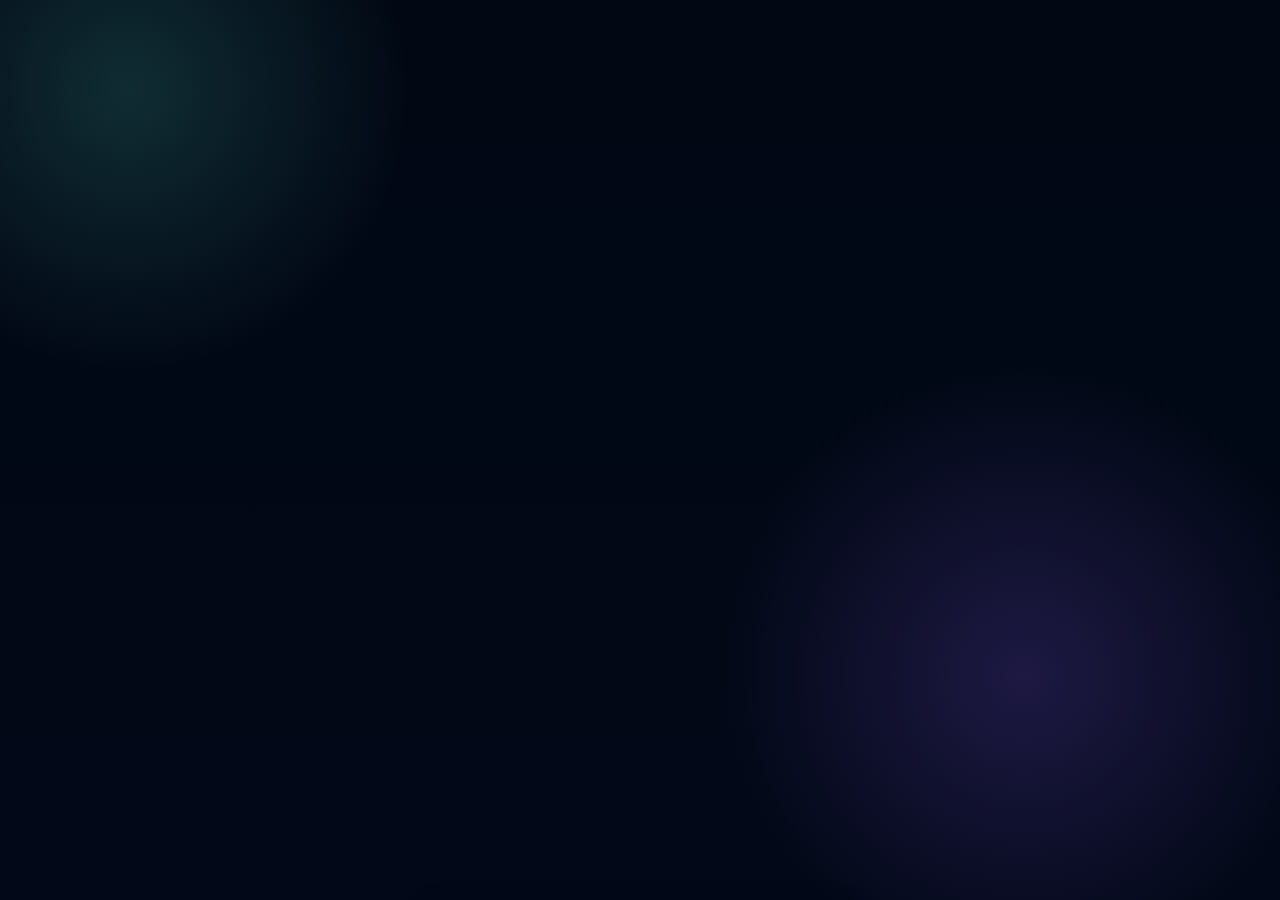
==== commit ed0d5ca9: "Rework the lock screen and app UI to a polished iPhone-like banking app without the broken light-edg" ====
--- a/index.html
+++ b/index.html
@@ -16,25 +16,25 @@
     <link href="https://fonts.googleapis.com/css2?family=Plus+Jakarta+Sans:wght@400;500;600;700;800&display=swap" rel="stylesheet" />
     <link rel="stylesheet" href="./styles.css" />
   </head>
-  <body>
-    <div id="app-root" class="app-root">
+  <body class="locked">
+    <div class="app-shell">
       <div id="lock-screen" class="lock-screen">
         <div class="lock-window">
-          <div class="status-bar" aria-label="status bar">
+          <header class="status-bar" aria-label="status bar">
             <span id="status-time">20:50</span>
-            <div class="status-icons">
-              <span>◔</span>
-              <span>▣</span>
-              <span class="status-battery">55</span>
-            </div>
-          </div>
-
-          <div class="lock-main">
-            <div class="face-id-shell" aria-label="Face ID panel">
-              <div class="face-id-ring">
-                <svg viewBox="0 0 96 96" width="72" height="72" role="img" aria-label="Face ID icon" xmlns="http://www.w3.org/2000/svg">
+            <div class="status-icons" aria-hidden="true">
+              <span class="signal">◔</span>
+              <span class="wifi">▣</span>
+              <span class="battery">55</span>
+            </div>
+          </header>
+
+          <main class="lock-main">
+            <div class="faceid-badge" aria-label="Face ID panel">
+              <div class="faceid-ring">
+                <svg viewBox="0 0 96 96" width="76" height="76" xmlns="http://www.w3.org/2000/svg" aria-hidden="true">
                   <path d="M32 42C32 29.85 41.85 20 54 20C66.15 20 76 29.85 76 42V43H81V42C81 26.54 68.46 14 53 14C37.54 14 25 26.54 25 42V43H32V42Z" fill="rgba(148,255,230,0.92)"/>
-                  <path d="M35 42C35 33.86 41.86 27 50 27H51C59.14 27 66 33.86 66 42V49C66 57.14 59.14 64 51 64H50C41.86 64 35 57.14 35 49V42Z" fill="none" stroke="rgba(148,255,230,0.92)" stroke-width="4.5" stroke-linecap="round"/>
+                  <path d="M35 42C35 33.86 41.86 27 50 27H51C59.14 27 66 33.86 66 42V49C66 57.14 59.14 64 51 64H50C41.86 64 35 57.14 35 49V42Z" fill="none" stroke="rgba(148,255,230,0.92)" stroke-width="4" stroke-linecap="round" stroke-linejoin="round"/>
                   <path d="M34 52C39.5 60.5 48 65 59 65C66.5 65 74 61.4 79 55" fill="none" stroke="rgba(148,255,230,0.92)" stroke-width="4.5" stroke-linecap="round"/>
                   <circle cx="46" cy="46" r="2.6" fill="rgba(148,255,230,0.92)"/>
                   <circle cx="58" cy="46" r="2.6" fill="rgba(148,255,230,0.92)"/>
@@ -43,493 +43,229 @@
               </div>
             </div>
 
-            <div class="title-wrap">
+            <div class="title-block">
               <h1 class="lock-title">Auralis</h1>
-              <div class="lock-subtext">Face ID / Unlock</div>
-            </div>
-
-            <button id="biometric-btn" class="face-btn" type="button">Use Face ID</button>
-
-            <div class="passcode-wrap">
-              <div class="passcode-dots" aria-label="PIN code dots">
-                <span class="passcode-dot"></span>
-                <span class="passcode-dot"></span>
-                <span class="passcode-dot"></span>
-                <span class="passcode-dot"></span>
-              </div>
-
-              <div class="passcode-pad" aria-label="Numeric keypad">
-                <button class="digit" type="button" data-value="1">1</button>
-                <button class="digit" type="button" data-value="2">2</button>
-                <button class="digit" type="button" data-value="3">3</button>
-                <button class="digit" type="button" data-value="4">4</button>
-                <button class="digit" type="button" data-value="5">5</button>
-                <button class="digit" type="button" data-value="6">6</button>
-                <button class="digit" type="button" data-value="7">7</button>
-                <button class="digit" type="button" data-value="8">8</button>
-                <button class="digit" type="button" data-value="9">9</button>
-                <button class="digit digit-icon" type="button" data-value="delete" aria-label="Delete">⌫</button>
-                <button class="digit zero" type="button" data-value="0">0</button>
-                <button class="digit digit-icon" type="button" data-value="enter" aria-label="Enter">→</button>
-              </div>
-            </div>
-          </div>
-
-          <div class="lock-footer">
-            <span>Emergency</span>
-            <span>Privacy</span>
-          </div>
+              <div class="lock-subtitle">FACE ID / UNLOCK</div>
+            </div>
+
+            <button id="unlock-face" class="unlock-button" type="button">Use Face ID</button>
+
+            <div class="passcode-dots" aria-label="PIN indicator">
+              <span class="passcode-dot"></span>
+              <span class="passcode-dot"></span>
+              <span class="passcode-dot"></span>
+              <span class="passcode-dot"></span>
+            </div>
+
+            <div class="keypad" aria-label="PIN keypad">
+              <button class="digit keypad-key" type="button" data-value="1">1</button>
+              <button class="digit keypad-key" type="button" data-value="2">2</button>
+              <button class="digit keypad-key" type="button" data-value="3">3</button>
+
+              <button class="digit keypad-key" type="button" data-value="4">4</button>
+              <button class="digit keypad-key" type="button" data-value="5">5</button>
+              <button class="digit keypad-key" type="button" data-value="6">6</button>
+
+              <button class="digit keypad-key" type="button" data-value="7">7</button>
+              <button class="digit keypad-key" type="button" data-value="8">8</button>
+              <button class="digit keypad-key" type="button" data-value="9">9</button>
+
+              <button class="keypad-action keypad-key delete-key" type="button" data-value="delete" aria-label="Delete"><span>×</span></button>
+              <button class="digit keypad-key" type="button" data-value="0">0</button>
+              <button class="keypad-action keypad-key enter-key" type="button" data-value="enter" aria-label="Enter">→</button>
+            </div>
+
+            <div class="lock-footer">
+              <span>EMERGENCY</span>
+              <span>PRIVACY</span>
+            </div>
+          </main>
         </div>
       </div>
 
-      <div id="app-shell" class="app-shell">
-        <div class="iphone-frame">
-          <div class="ambient-glow glow-1"></div>
-          <div class="ambient-glow glow-2"></div>
-          <div class="ambient-glow glow-3"></div>
-
-          <div class="app-inner">
-            <header class="topbar">
-              <div class="profile-block">
-                <div class="profile-avatar-wrap">
-                  <img id="profile-avatar" class="profile-avatar" src="" alt="avatar" />
-                  <span class="online-dot"></span>
-                </div>
-
-                <div class="profile-meta">
-                  <div class="chip-label">Auralis VIP</div>
-                  <h2 id="welcome-name">Привіт, Alex!</h2>
-                </div>
-              </div>
-
-              <div class="header-actions">
-                <button id="install-button" class="icon-btn hidden" type="button" aria-label="Install app">
-                  <svg viewBox="0 0 24 24" width="18" height="18" aria-hidden="true"><path d="M12 3v10.5m0 0L7.5 15m4.5 4.5 4.5-4.5M4 18.5V19a2 2 0 0 0 2 2h12a2 2 0 0 0 2-2v-.5" fill="none" stroke="currentColor" stroke-width="2" stroke-linecap="round" stroke-linejoin="round"/></svg>
-                </button>
-                <button id="face-button" class="icon-btn" type="button" aria-label="Face ID">
-                  <svg viewBox="0 0 24 24" width="18" height="18" aria-hidden="true"><path d="M7 8.5c0-2.7 2.2-4.9 4.9-4.9h.2c2.7 0 4.9 2.2 4.9 4.9v.3h1.5V8.5c0-3.6-2.9-6.5-6.5-6.5h-.3C8.6 2 5.5 4.9 5.5 8.5v.3H7v-.3Zm-2.5 2.5h1.5v4.9A4.5 4.5 0 0 0 10.5 20h3a4.5 4.5 0 0 0 4.5-4.5v-4.9h1.5v4.9a6 6 0 0 1-6 6h-3a6 6 0 0 1-6-6v-4.9Zm4.5 1.5h3.8M9.8 15.5c1.1 1.3 2.2 2 4.4 2" fill="none" stroke="currentColor" stroke-width="1.8" stroke-linecap="round" stroke-linejoin="round"/></svg>
-                </button>
-                <button id="notify-button" class="icon-btn" type="button" aria-label="Notifications">
-                  <svg viewBox="0 0 24 24" width="18" height="18" aria-hidden="true"><path d="M9.5 18h5m-8.5 0h12a2 2 0 0 0-2-2v-4.7a4.8 4.8 0 1 0-9.6 0V16a2 2 0 0 0-2 2ZM10 20.5a2 2 0 0 0 4 0" fill="none" stroke="currentColor" stroke-width="1.8" stroke-linecap="round" stroke-linejoin="round"/></svg>
-                  <span class="notif-dot"></span>
-                </button>
-              </div>
-            </header>
-
-            <main class="content-area">
-              <section id="tab-home" class="tab-panel active">
-                <div class="card-wrap">
-                  <div id="bank-card" class="bank-card">
-                    <div class="card-shine"></div>
-                    <div class="card-header">
+      <div id="main-app" class="main-app">
+        <div class="phone-shell">
+          <header class="topbar">
+            <div class="topbar-title">
+              <span class="topbar-hello">Привіт</span>
+              <strong id="topbar-name">Alex</strong>
+            </div>
+            <div class="topbar-actions">
+              <button class="icon-button" type="button" data-action="notify" aria-label="Notifications">
+                <svg viewBox="0 0 24 24" width="18" height="18" aria-hidden="true"><path d="M12 4a4 4 0 0 1 4 4v2.5c0 1 .4 2 .9 2.7l1.3 1.8H5.8l1.3-1.8c.5-.7.9-1.7.9-2.7V8a4 4 0 0 1 4-4Zm0 16a2.5 2.5 0 0 1-2.45-2h4.9A2.5 2.5 0 0 1 12 20Z" fill="none" stroke="currentColor" stroke-width="1.8" stroke-linecap="round" stroke-linejoin="round"/></svg>
+              </button>
+              <button class="profile-chip" type="button" data-action="profile" aria-label="Profile">
+                <img id="profile-avatar" src="https://images.unsplash.com/photo-1535713875002-d1d0cf377fde?auto=format&fit=crop&w=300&q=80" alt="User profile" />
+              </button>
+            </div>
+          </header>
+
+          <main class="app-content">
+            <section id="home-tab" class="tab-panel active">
+              <div class="balance-card">
+                <div class="balance-meta">
+                  <span>Рахунок</span>
+                  <button class="mini-button" type="button" data-action="more">•••</button>
+                </div>
+                <div class="balance-value-row">
+                  <span class="currency">₴</span>
+                  <span id="balance-value">14,850.50</span>
+                </div>
+                <div class="balance-subrow">
+                  <span>+ 3.2% this month</span>
+                  <button class="pill-button" type="button" data-action="topup">Поповнити</button>
+                </div>
+              </div>
+
+              <div class="quick-actions" aria-label="Quick actions">
+                <button class="action-button" type="button" data-action="transfer">
+                  <span class="action-icon">↗</span>
+                  <span>Переказ</span>
+                </button>
+                <button class="action-button" type="button" data-action="topup">
+                  <span class="action-icon">＋</span>
+                  <span>Поповнити</span>
+                </button>
+                <button class="action-button" type="button" data-action="goal">
+                  <span class="action-icon">◎</span>
+                  <span>Скарб</span>
+                </button>
+                <button class="action-button" type="button" data-action="more">
+                  <span class="action-icon">⋯</span>
+                  <span>Більше</span>
+                </button>
+              </div>
+
+              <div class="section-header">
+                <h3>Останні транзакції</h3>
+                <button type="button" class="link-button" data-action="more">Усі</button>
+              </div>
+              <div id="transaction-list" class="transaction-list"></div>
+
+              <div class="section-header">
+                <h3>Цілі накопичення</h3>
+                <button type="button" class="link-button" data-action="goal">Додати</button>
+              </div>
+              <div id="jar-list" class="jar-list"></div>
+            </section>
+
+            <section id="cards-tab" class="tab-panel">
+              <div class="tab-card glass-panel">
+                <div class="tab-card-header">
+                  <span>Картки</span>
+                  <button class="mini-button" type="button" data-action="more">Налаштування</button>
+                </div>
+                <div class="bank-card" id="bank-card">
+                  <div class="bank-card-face front">
+                    <div class="bank-card-top">
+                      <span>TeenBank</span>
+                      <span>VISA</span>
+                    </div>
+                    <div class="chip"></div>
+                    <div class="card-number">•••• 7248</div>
+                    <div class="card-footer">
                       <div>
-                        <div class="card-badge">Auralis Platinum</div>
-                        <div class="balance-row">
-                          <span>₴</span>
-                          <span id="balance-value">14 850</span>
-                          <span class="balance-cents">.50</span>
-                        </div>
-                      </div>
-                      <div class="card-network">VISA</div>
-                    </div>
-
-                    <div class="card-middle">
-                      <div class="chip"></div>
-                      <button id="flip-card" class="mini-btn" type="button">CVV / Деталі</button>
-                    </div>
-
-                    <div class="card-bottom">
-                      <div>
-                        <span class="label">Власник</span>
-                        <strong>ALEXANDER D.</strong>
+                        <small>Власник</small>
+                        <strong>Alex Morgan</strong>
                       </div>
                       <div>
-                        <span class="label">Термін</span>
-                        <strong>08/28</strong>
+                        <small>До</small>
+                        <strong>08/29</strong>
                       </div>
                     </div>
                   </div>
-                </div>
-
-                <div class="action-grid">
-                  <button class="action-item" data-action="transfer" type="button">
-                    <span class="icon-wrap emerald"><svg viewBox="0 0 24 24" width="22" height="22"><path d="M4 16.5l6.1-6.1m0 0H5.2m4.9 0v4.9M20 7.5l-6.1 6.1m0 0H18.8m-4.9 0V8.7" fill="none" stroke="currentColor" stroke-width="2" stroke-linecap="round" stroke-linejoin="round"/></svg></span>
-                    <span>Переказ</span>
-                  </button>
-
-                  <button class="action-item" data-action="topup" type="button">
-                    <span class="icon-wrap teal"><svg viewBox="0 0 24 24" width="22" height="22"><path d="M12 5v14M5 12h14" fill="none" stroke="currentColor" stroke-width="2" stroke-linecap="round"/></svg></span>
-                    <span>Поповнити</span>
-                  </button>
-
-                  <button class="action-item" data-action="jar" type="button">
-                    <span class="icon-wrap violet"><svg viewBox="0 0 24 24" width="22" height="22"><path d="M7.5 7.5A2.5 2.5 0 0 1 10 5h4a2.5 2.5 0 0 1 2.5 2.5v.7a4.8 4.8 0 0 1-4.2 4.7c-1.7.4-3.4.4-5.1 0A4.8 4.8 0 0 1 7.5 8.2v-.7Zm-2 4.3c0 4.3 2 6.2 6.5 6.2s6.5-1.9 6.5-6.2" fill="none" stroke="currentColor" stroke-width="1.8" stroke-linecap="round" stroke-linejoin="round"/></svg></span>
-                    <span>Скарб</span>
-                  </button>
-
-                  <button class="action-item" data-action="more" type="button">
-                    <span class="icon-wrap indigo"><svg viewBox="0 0 24 24" width="22" height="22"><path d="M4 6.5h7.5M4 12h16M4 17.5h11.5" fill="none" stroke="currentColor" stroke-width="2" stroke-linecap="round"/></svg></span>
-                    <span>Більше</span>
-                  </button>
-                </div>
-
-                <div class="panel-block">
-                  <div class="panel-header">
-                    <h3>Швидкі контакти</h3>
-                    <button type="button" class="text-link">Всі (12)</button>
-                  </div>
-
-                  <div id="contacts-list" class="contacts-row"></div>
-                </div>
-
-                <div class="panel-block">
-                  <div class="panel-header">
-                    <h3>Останні операції</h3>
-                    <button type="button" class="icon-only" aria-label="search">
-                      <svg viewBox="0 0 24 24" width="16" height="16"><path d="M11 18a7 7 0 1 1 0-14 7 7 0 0 1 0 14Zm9 2-5.5-5.5" fill="none" stroke="currentColor" stroke-width="2" stroke-linecap="round"/></svg>
-                    </button>
-                  </div>
-
-                  <div id="transactions-list" class="transactions-list"></div>
-                </div>
-              </section>
-
-              <section id="tab-analytics" class="tab-panel">
-                <div class="panel-header large">
-                  <div>
-                    <h3>Аналітика</h3>
-                    <small>Жовтень 2026</small>
-                  </div>
-                  <span class="trend-pills">-12% vs last month</span>
-                </div>
-
-                <div class="stat-card">
-                  <div class="chart-bars" aria-label="weekly chart">
-                    <span style="height:40%"></span>
-                    <span style="height:62%"></span>
-                    <span style="height:32%"></span>
-                    <span style="height:88%"></span>
-                    <span style="height:55%"></span>
-                    <span style="height:72%"></span>
-                  </div>
-                  <div class="chart-labels">
-                    <span>Пн</span><span>Вт</span><span>Ср</span><span>Чт</span><span>Пт</span><span>Сб</span>
-                  </div>
-                </div>
-
-                <div class="panel-block">
-                  <div class="category-list" id="categories-list"></div>
-                </div>
-              </section>
-
-              <section id="tab-savings" class="tab-panel">
-                <div class="panel-header large">
-                  <div>
-                    <h3>Скарбнички</h3>
-                    <small>Накопичуй на мрії</small>
-                  </div>
-                  <button id="add-jar" class="fab" type="button" aria-label="Add target">+</button>
-                </div>
-
+                  <div class="bank-card-face back">
+                    <div class="magnetic-line"></div>
+                    <div class="cvv-row">
+                      <span>CVV</span>
+                      <strong>548</strong>
+                    </div>
+                  </div>
+                </div>
+                <div class="card-actions">
+                  <button type="button" class="secondary-button" data-action="topup">Поповнити</button>
+                  <button type="button" class="secondary-button" data-action="transfer">Переказ</button>
+                </div>
+              </div>
+            </section>
+
+            <section id="savings-tab" class="tab-panel">
+              <div class="tab-card glass-panel">
+                <div class="tab-card-header">
+                  <span>Накоплення</span>
+                  <button class="mini-button" type="button" data-action="goal">+ Ціль</button>
+                </div>
                 <div id="savings-list" class="savings-list"></div>
-              </section>
-
-              <section id="tab-settings" class="tab-panel">
-                <div class="panel-header large">
-                  <div>
-                    <h3>Налаштування</h3>
-                    <small>Твій стиль Auralis</small>
-                  </div>
-                </div>
-
-                <div class="settings-card">
-                  <h4>Вибір теми</h4>
-                  <div class="theme-grid">
-                    <button class="theme-swatch emerald active" data-theme="emerald" type="button"><span>Emerald</span></button>
-                    <button class="theme-swatch violet" data-theme="violet" type="button"><span>Purple</span></button>
-                    <button class="theme-swatch amber" data-theme="amber" type="button"><span>Gold</span></button>
-                  </div>
-                </div>
-
-                <div class="settings-list">
-                  <div class="setting-row">
-                    <div class="setting-title"><span class="icon-small teal">✔</span><span>Батьківський контроль</span></div>
-                    <span class="pill success">Активний</span>
-                  </div>
-
-                  <div class="setting-row">
-                    <div class="setting-title"><span class="icon-small violet">◌</span><span>Face ID / Touch ID</span></div>
+              </div>
+            </section>
+
+            <section id="settings-tab" class="tab-panel">
+              <div class="tab-card glass-panel settings-stack">
+                <div class="settings-row">
+                  <div class="setting-copy">
+                    <strong>Face ID</strong>
+                    <small>Швидкий доступ до рахунку</small>
+                  </div>
+                  <label class="switch">
                     <input id="biometric-toggle" type="checkbox" checked />
-                  </div>
-
-                  <div class="setting-row action-row">
-                    <div class="setting-title"><span class="icon-small amber">✦</span><span>Змінити PIN</span></div>
-                    <button id="change-pin-btn" class="secondary-btn" type="button">Змінити</button>
-                  </div>
-                </div>
-              </section>
-            </main>
-
-            <nav class="bottom-nav" aria-label="Main navigation">
-              <div id="nav-pill" class="nav-pill"></div>
-
-              <button class="nav-item active" data-tab="home" type="button">
-                <svg viewBox="0 0 24 24" width="17" height="17"><path d="M3 11.5 12 4l9 7.5v7.5a1.5 1.5 0 0 1-1.5 1.5h-5v-7h-5v7H4.5A1.5 1.5 0 0 1 3 19v-7.5Z" fill="none" stroke="currentColor" stroke-width="1.8" stroke-linecap="round" stroke-linejoin="round"/></svg>
-                <span>Головна</span>
-              </button>
-
-              <button class="nav-item" data-tab="analytics" type="button">
-                <svg viewBox="0 0 24 24" width="17" height="17"><path d="M4 18V7m5 11V4m5 14v-7m5 7V10" fill="none" stroke="currentColor" stroke-width="2" stroke-linecap="round" stroke-linejoin="round"/></svg>
-                <span>Аналітика</span>
-              </button>
-
-              <button class="nav-item" data-tab="savings" type="button">
-                <svg viewBox="0 0 24 24" width="17" height="17"><path d="M8 11V9.5A4 4 0 0 1 12 5.5a4 4 0 0 1 4 4V11M6 11h12v8H6z" fill="none" stroke="currentColor" stroke-width="1.8" stroke-linecap="round" stroke-linejoin="round"/></svg>
-                <span>Скарб</span>
-              </button>
-
-              <button class="nav-item" data-tab="settings" type="button">
-                <svg viewBox="0 0 24 24" width="17" height="17"><path d="M10.8 3.5l.8-1.5 2.4 1 1.4 1.9 2.2.6 1 2.2-1 1.6.5 2.1.9 2.3-2.1 1.2-1.7 1.6-.8 2.2-2.2.6-1.9 1.4-1.3 1.9-2.4-1-1.4-1.9-2.4-.6-1.6-2.2-1-1.5 1-1.1 2.1-.7 2.2-1.6 1.7-2.2-1-1.9-1.4-1.3-1.9L4 9.9l1 2.4.7 2.2-1.6 1.7-2.2 1 .5 2.2 2.2.6 1.5 2.1 2.1 1.1 1.8-.9.9-1.8 1.8-.9 2.1-.5z" fill="none" stroke="currentColor" stroke-width="1.4" stroke-linecap="round" stroke-linejoin="round"/></svg>
-                <span>Стиль</span>
-              </button>
-            </nav>
-          </div>
+                    <span class="slider"></span>
+                  </label>
+                </div>
+
+                <div class="settings-row">
+                  <div class="setting-copy">
+                    <strong>PIN-код</strong>
+                    <small>Змінити доступ до акаунта</small>
+                  </div>
+                  <button id="change-pin-btn" class="secondary-button" type="button">Змінити</button>
+                </div>
+
+                <div class="settings-row theme-row">
+                  <div class="setting-copy">
+                    <strong>Тема</strong>
+                    <small>Підбір кольору інтерфейсу</small>
+                  </div>
+                  <div class="theme-picker">
+                    <button class="theme-swatch active" data-theme="emerald" type="button" aria-label="Emerald theme"></button>
+                    <button class="theme-swatch" data-theme="violet" type="button" aria-label="Violet theme"></button>
+                    <button class="theme-swatch" data-theme="amber" type="button" aria-label="Amber theme"></button>
+                  </div>
+                </div>
+              </div>
+            </section>
+          </main>
+
+          <nav class="bottom-nav" aria-label="Main navigation">
+            <div class="nav-pill" aria-hidden="true"></div>
+            <button class="nav-item active" type="button" data-tab="home" aria-label="Home">
+              <span>⌂</span>
+            </button>
+            <button class="nav-item" type="button" data-tab="cards" aria-label="Cards">
+              <span>◫</span>
+            </button>
+            <button class="nav-item" type="button" data-tab="savings" aria-label="Savings">
+              <span>◎</span>
+            </button>
+            <button class="nav-item" type="button" data-tab="settings" aria-label="Settings">
+              <span>⚙</span>
+            </button>
+          </nav>
         </div>
       </div>
     </div>
 
     <div id="sheet-backdrop" class="sheet-backdrop"></div>
-    <div id="action-sheet" class="action-sheet" role="dialog" aria-modal="true" aria-label="Меню дій">
+    <aside id="action-sheet" class="action-sheet" aria-live="polite">
       <div class="sheet-handle"></div>
-      <div id="sheet-title" class="sheet-title">Оберіть дію</div>
-      <div id="sheet-body" class="sheet-body"></div>
-    </div>
-
-    <div id="toast" class="toast" aria-live="polite"></div>
-
-    <div id="faceid-modal" class="faceid-modal" aria-live="assertive">
-      <div class="scan-ring">
-        <svg viewBox="0 0 96 96" width="54" height="54" aria-hidden="true" xmlns="http://www.w3.org/2000/svg">
-          <path d="M32 42C32 29.85 41.85 20 54 20C66.15 20 76 29.85 76 42V43H81V42C81 26.54 68.46 14 53 14C37.54 14 25 26.54 25 42V43H32V42Z" fill="rgba(148,255,230,0.92)"/>
-          <path d="M35 42C35 33.86 41.86 27 50 27H51C59.14 27 66 33.86 66 42V49C66 57.14 59.14 64 51 64H50C41.86 64 35 57.14 35 49V42Z" fill="none" stroke="rgba(148,255,230,0.92)" stroke-width="4.5" stroke-linecap="round"/>
-          <path d="M34 52C39.5 60.5 48 65 59 65C66.5 65 74 61.4 79 55" fill="none" stroke="rgba(148,255,230,0.92)" stroke-width="4.5" stroke-linecap="round"/>
-          <circle cx="46" cy="46" r="2.6" fill="rgba(148,255,230,0.92)"/>
-          <circle cx="58" cy="46" r="2.6" fill="rgba(148,255,230,0.92)"/>
-          <path d="M43.5 55C47.1 58.2 51.7 59.4 57.2 58.3" fill="none" stroke="rgba(148,255,230,0.92)" stroke-width="3.2" stroke-linecap="round"/>
-        </svg>
+      <div class="sheet-header">
+        <h3 id="sheet-title">Дія</h3>
+        <button id="sheet-close" class="sheet-close" type="button" aria-label="Close sheet">×</button>
       </div>
-      <p>Face ID</p>
-      <span>Сканування обличчя…</span>
-    </div>
+      <div id="sheet-content" class="sheet-content"></div>
+    </aside>
+
+    <div id="toast" class="toast" role="status" aria-live="polite"></div>
 
     <script src="./app.js"></script>
   </body>
 </html>
-
-
-
-
-
-
-
-
-
-
-
-
-
-
-
-
-
-
-
-
-
-
-
-
-
-
-
-
-
-
-
-
-
-
-
-
-
-
-
-
-
-
-
-
-
-
-
-
-
-
-
-
-
-
-
-
-
-
-
-
-
-
-
-
-
-
-
-
-
-
-
-
-
-
-
-
-
-
-
-
-
-
-
-
-
-
-
-
-
-
-
-
-
-
-
-
-
-
-
-
-
-
-
-
-
-
-
-
-
-
-
-
-
-
-
-
-
-
-
-
-
-
-
-
-
-
-
-
-
-
-
-
-
-
-
-
-
-
-
-
-
-
-
-
-
-
-
-
-
-
-
-
-
-
-
-
-
-
-
-
-
-
-
-
-
-
-
-
-
-
-
-
-
-
-
-
-
-
-
-
-
-
-
-
-
-
-
-
-
-
-
-
-
-
-
-
-
-
-
-
-
-
-
-
-
-
-
-
